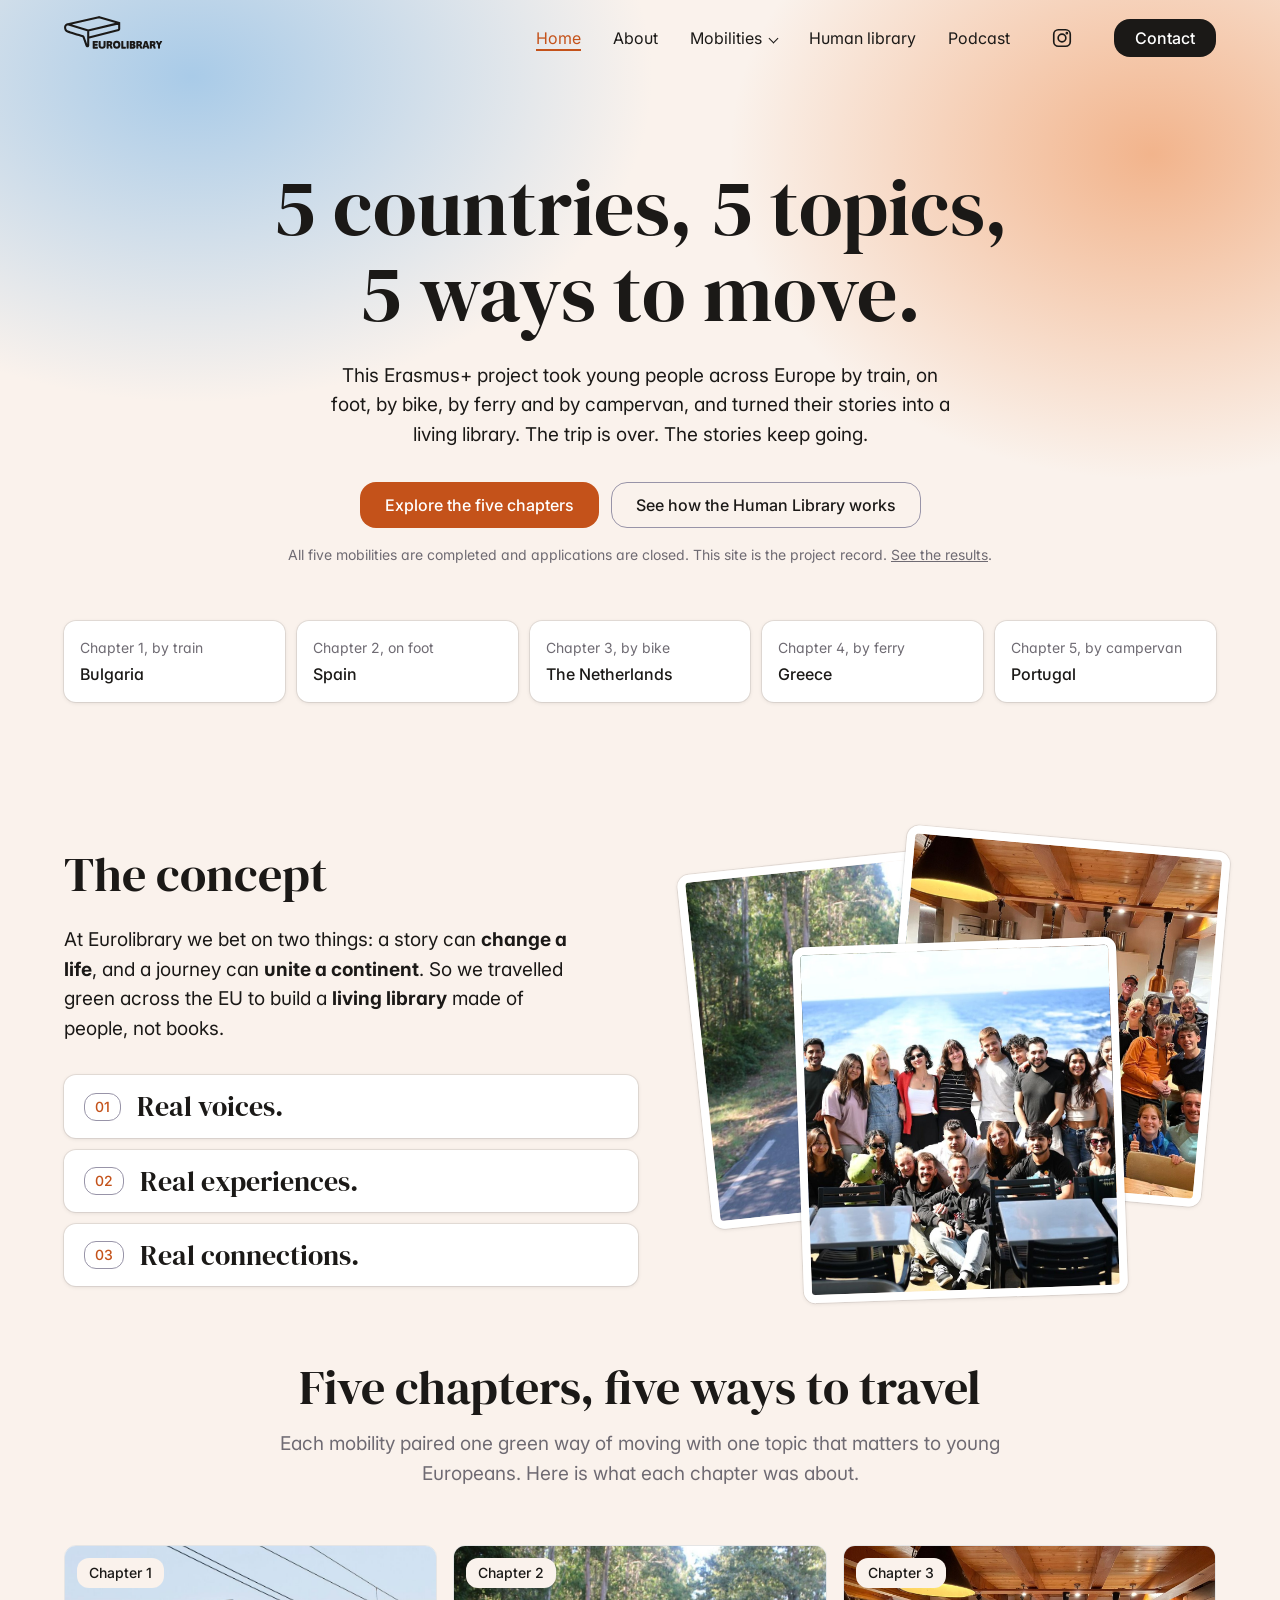
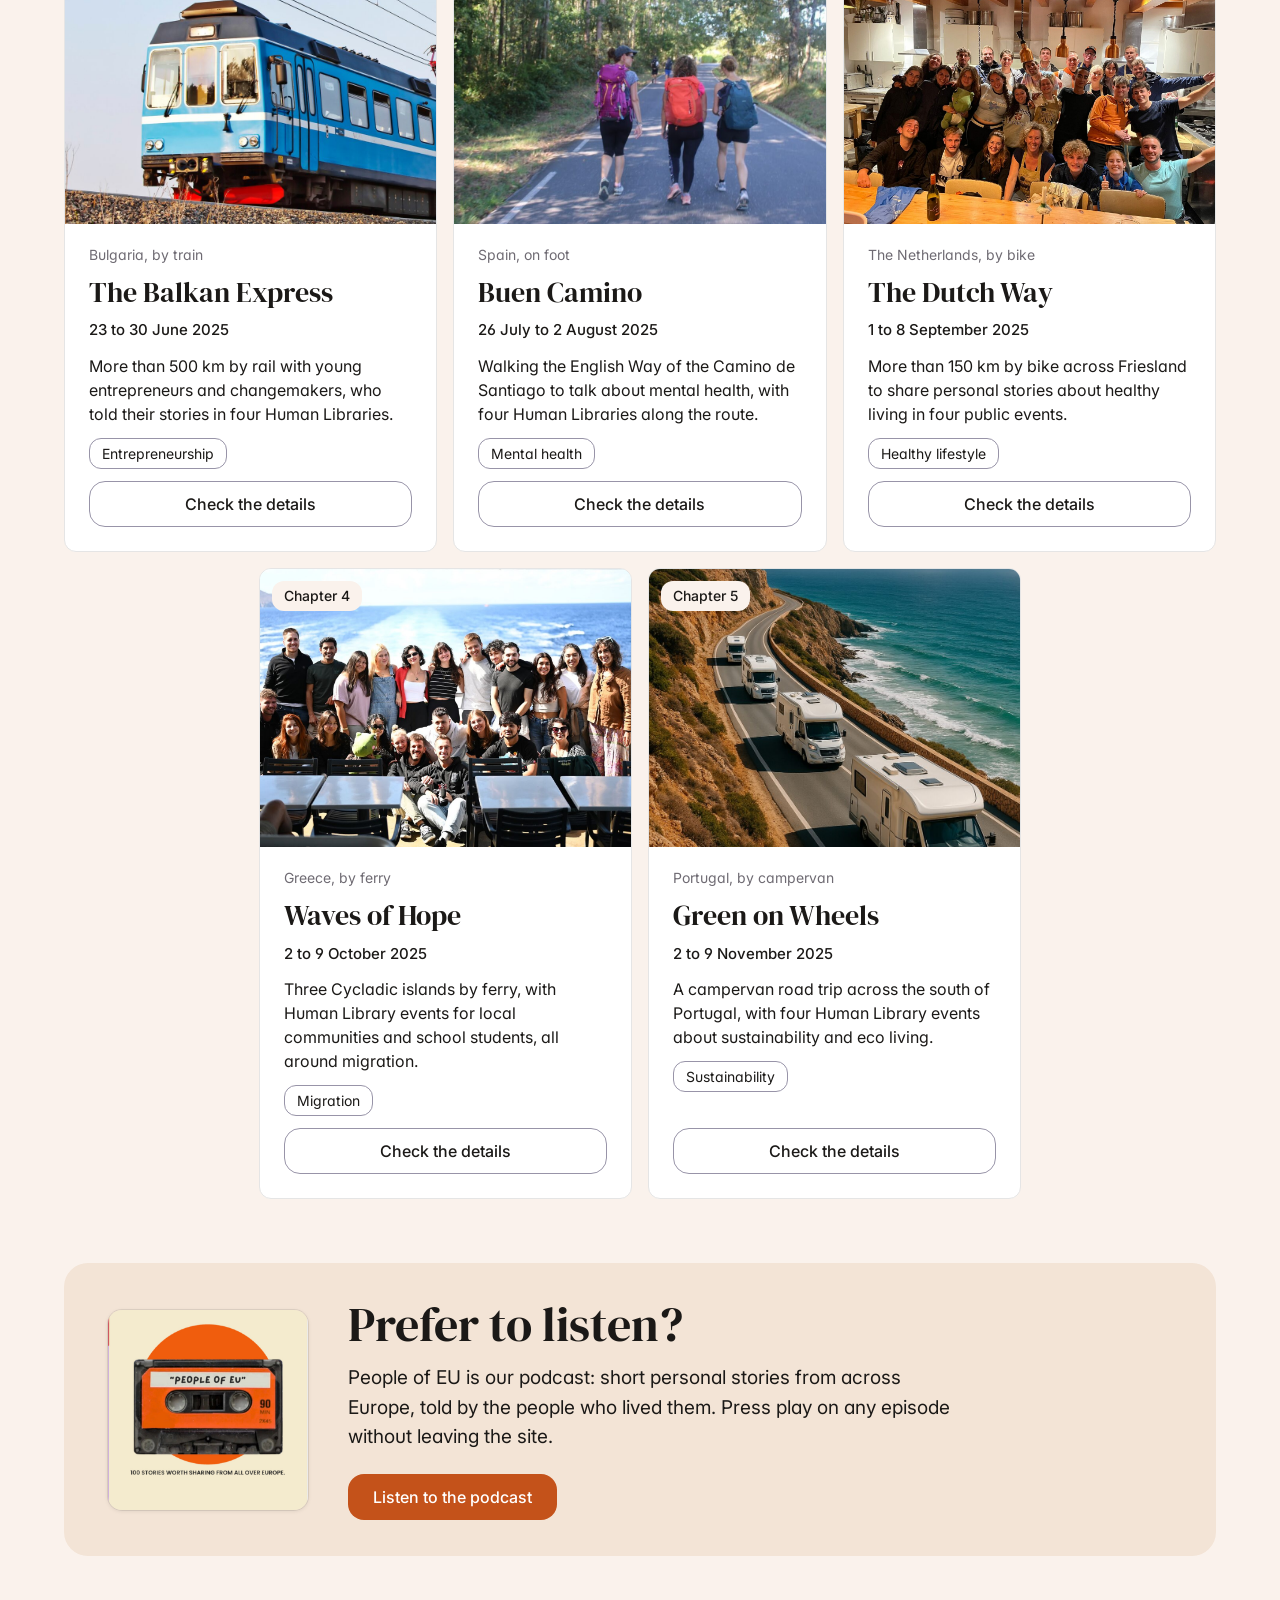
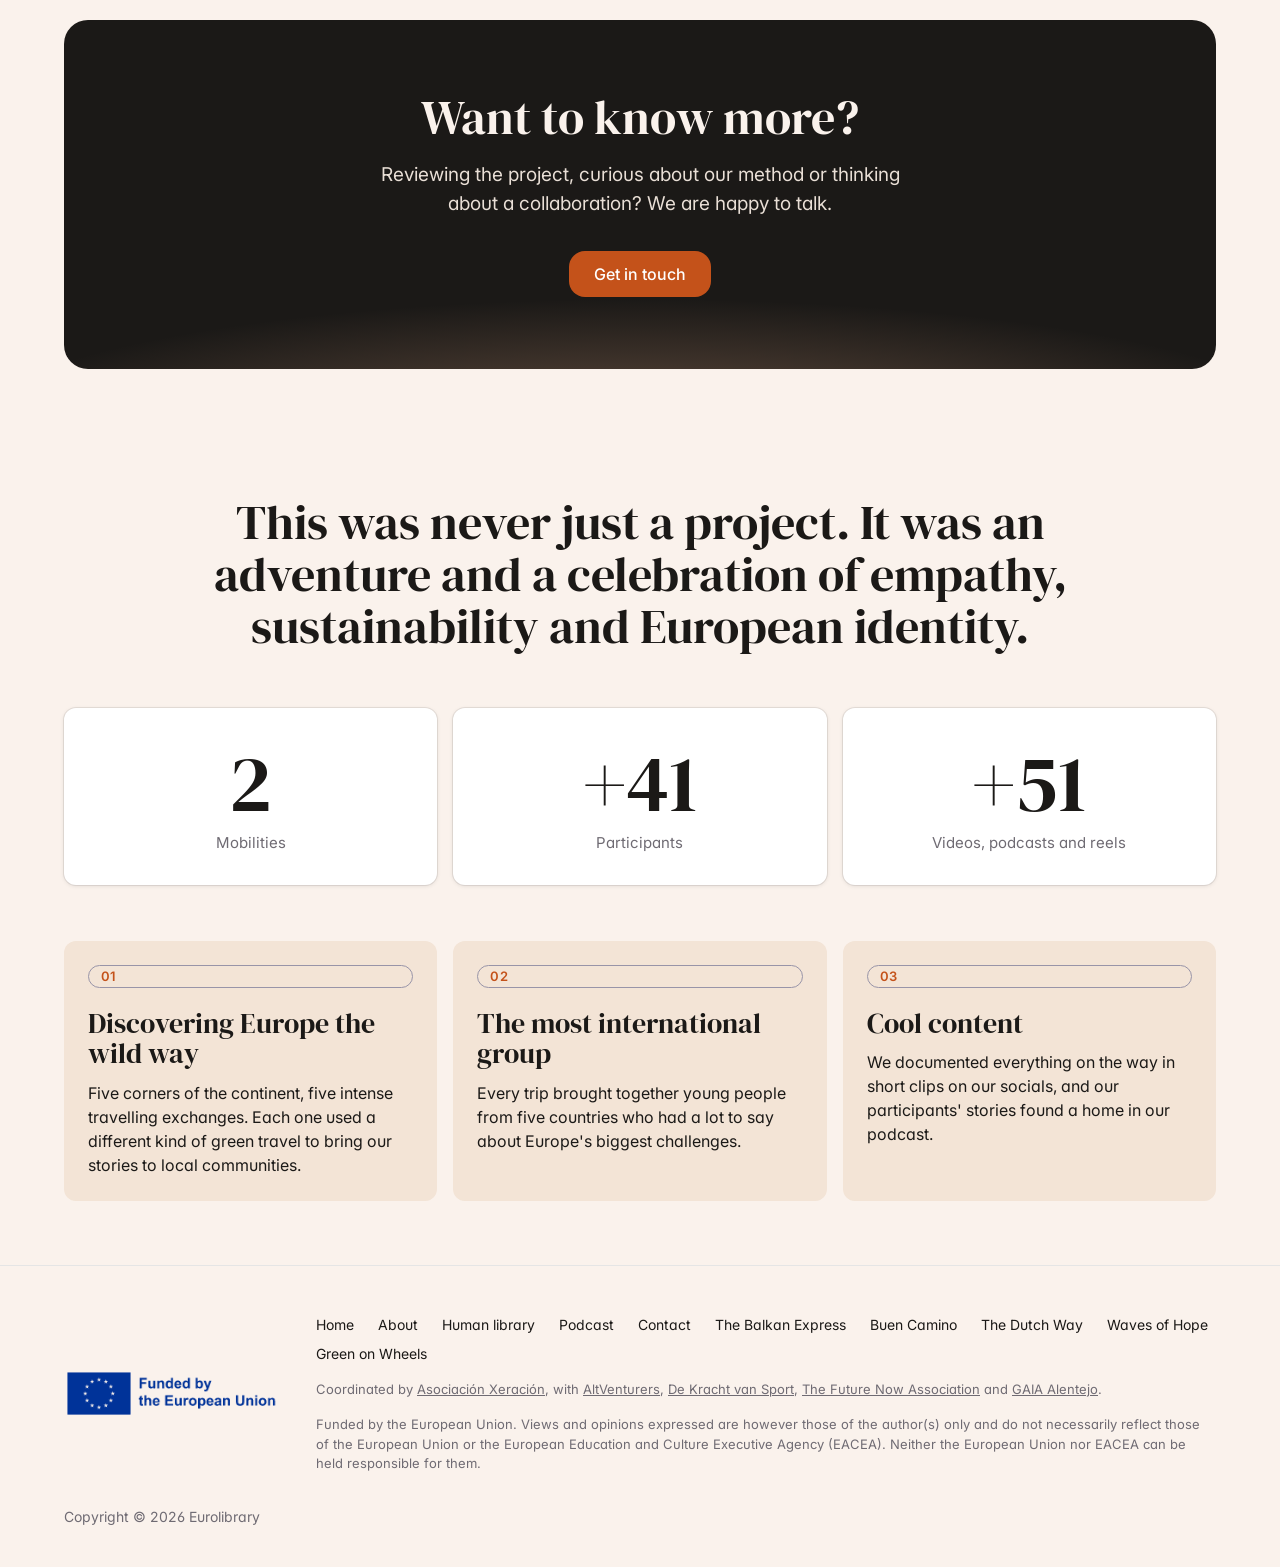
==== index.html @ 5d3af23a "Añade efectos visuales ligeros: aparición al hacer scroll, entrada de cabecera y microinteracciones " ====
<!doctype html>
<html lang="en">
<head>
<meta charset="utf-8">
<script>document.documentElement.classList.add('js')</script>
<meta name="viewport" content="width=device-width, initial-scale=1">
<title>Eurolibrary home</title>
<meta name="description" content="An Erasmus+ project that took young people across five countries to build a living library made of people.">
<link rel="canonical" href="https://eurolibrary.eu/">
<meta property="og:type" content="website">
<meta property="og:site_name" content="Eurolibrary">
<meta property="og:title" content="Eurolibrary home">
<meta property="og:description" content="An Erasmus+ project that took young people across five countries to build a living library made of people.">
<meta property="og:url" content="https://eurolibrary.eu/">
<meta property="og:image" content="https://eurolibrary.eu/assets/social/home.jpg">
<meta property="og:image:width" content="1200">
<meta property="og:image:height" content="630">
<meta name="twitter:card" content="summary_large_image">
<meta name="twitter:title" content="Eurolibrary home">
<meta name="twitter:description" content="An Erasmus+ project that took young people across five countries to build a living library made of people.">
<meta name="twitter:image" content="https://eurolibrary.eu/assets/social/home.jpg">
<link rel="icon" href="assets/favicon.svg" type="image/svg+xml">
<link rel="icon" href="assets/favicon-32.png" type="image/png" sizes="32x32">
<link rel="apple-touch-icon" href="assets/apple-touch-icon.png">
<link rel="preconnect" href="https://fonts.googleapis.com">
<link rel="preconnect" href="https://fonts.gstatic.com" crossorigin>
<link href="https://fonts.googleapis.com/css2?family=DM+Serif+Display&family=Inter:wght@400;500;600&display=swap" rel="stylesheet">
<link rel="stylesheet" href="css/site.css">
</head>
<body>
<div class="sp" aria-hidden="true"></div>

<header class="nav" id="nav">
  <div class="wrap">
    <a href="/" aria-label="Eurolibrary home"><img src="assets/logo-ink.svg" alt="Eurolibrary"></a>
    <button class="menu-toggle" aria-expanded="false" aria-controls="menu">Menu</button>
    <ul id="menu">
      <li><a href="/" aria-current="page">Home</a></li>
      <li><a href="/about">About</a></li>
      <li class="dd">
        <a href="/#destinations">Mobilities</a>
        <div class="dd-menu">
          <a href="/bulgaria">Balkan Express, Bulgaria</a>
          <a href="/spain">Buen Camino, Spain</a>
          <a href="/netherlands">The Dutch Way, Netherlands</a>
          <a href="/greece">Waves of Hope, Greece</a>
          <a href="/portugal">Green on Wheels, Portugal</a>
        </div>
      </li>
      <li><a href="/human-library">Human library</a></li>
      <li><a href="/podcast">Podcast</a></li>
      <li><a class="icon-link" href="https://www.instagram.com/eurolibrary" target="_blank" rel="noopener" aria-label="Eurolibrary on Instagram"><svg viewBox="0 0 24 24" width="22" height="22" fill="none" stroke="currentColor" stroke-width="1.8" stroke-linecap="round" stroke-linejoin="round" aria-hidden="true"><rect x="3" y="3" width="18" height="18" rx="5"/><circle cx="12" cy="12" r="4.2"/><circle cx="17.3" cy="6.7" r="0.6" fill="currentColor"/></svg><span class="icon-label">Instagram</span></a></li>
      <li><a class="btn btn-dark" href="/contact">Contact</a></li>
    </ul>
  </div>
</header>

<main>
  <div class="hero">
    <div class="wrap">
      <h1 class="display h1">5 countries, 5 topics,<br>5 ways to move.</h1>
      <p class="lead">This Erasmus+ project took young people across Europe by train, on foot, by bike, by ferry and by campervan, and turned their stories into a living library. The trip is over. The stories keep going.</p>
      <div class="cta">
        <a class="btn btn-primary" href="#destinations">Explore the five chapters</a>
        <a class="btn btn-ghost" href="/human-library">See how the Human Library works</a>
      </div>
      <p class="note">All five mobilities are completed and applications are closed. This site is the project record. <a href="/about#results" style="text-decoration:underline">See the results</a>.</p>

      <div class="ticket-row" aria-label="The five chapters at a glance">
        <a class="ticket" href="/bulgaria"><small>Chapter 1, by train</small><strong>Bulgaria</strong></a>
        <a class="ticket" href="/spain"><small>Chapter 2, on foot</small><strong>Spain</strong></a>
        <a class="ticket" href="/netherlands"><small>Chapter 3, by bike</small><strong>The Netherlands</strong></a>
        <a class="ticket" href="/greece"><small>Chapter 4, by ferry</small><strong>Greece</strong></a>
        <a class="ticket" href="/portugal"><small>Chapter 5, by campervan</small><strong>Portugal</strong></a>
      </div>
    </div>
  </div>

  <section>
    <div class="wrap concept">
      <div>
        <h2 class="display h2">The concept</h2>
        <p class="lead">At Eurolibrary we bet on two things: a story can <strong>change a life</strong>, and a journey can <strong>unite a continent</strong>. So we travelled green across the EU to build a <strong>living library</strong> made of people, not books.</p>
        <ul class="voices">
          <li><span>01</span>Real voices.</li>
          <li><span>02</span>Real experiences.</li>
          <li><span>03</span>Real connections.</li>
        </ul>
      </div>
      <div class="stack" aria-hidden="true">
        <img src="assets/photos/spain-hero.jpg" alt="">
        <img src="assets/photos/netherlands-hero.jpg" alt="">
        <img src="assets/photos/greece-hero.jpg" alt="">
      </div>
    </div>
  </section>

  <section id="destinations" style="padding-top:0">
    <div class="wrap">
      <div class="section-head">
        <h2 class="display h2">Five chapters, five ways to travel</h2>
        <p class="lead muted">Each mobility paired one green way of moving with one topic that matters to young Europeans. Here is what each chapter was about.</p>
      </div>
      <div class="cards">
        <article class="card">
          <figure><img src="assets/photos/bulgaria-hero.jpg" alt="A blue regional train on the tracks" width="1000" height="838"><span class="no">Chapter 1</span></figure>
          <div class="body">
            <span class="country">Bulgaria, by train</span>
            <h3 class="display h3">The Balkan Express</h3>
            <span class="dates">23 to 30 June 2025</span>
            <p>More than 500 km by rail with young entrepreneurs and changemakers, who told their stories in four Human Libraries.</p>
            <span class="tag">Entrepreneurship</span>
            <a class="btn btn-ghost card-btn" href="/bulgaria">Check the details</a>
          </div>
        </article>
        <article class="card">
          <figure><img src="assets/photos/spain-hero.jpg" alt="Three walkers with backpacks on a country road in Galicia" width="1000" height="838"><span class="no">Chapter 2</span></figure>
          <div class="body">
            <span class="country">Spain, on foot</span>
            <h3 class="display h3">Buen Camino</h3>
            <span class="dates">26 July to 2 August 2025</span>
            <p>Walking the English Way of the Camino de Santiago to talk about mental health, with four Human Libraries along the route.</p>
            <span class="tag">Mental health</span>
            <a class="btn btn-ghost card-btn" href="/spain">Check the details</a>
          </div>
        </article>
        <article class="card">
          <figure><img src="assets/photos/netherlands-hero.jpg" alt="The whole group gathered around a table, smiling at the camera" width="1000" height="838"><span class="no">Chapter 3</span></figure>
          <div class="body">
            <span class="country">The Netherlands, by bike</span>
            <h3 class="display h3">The Dutch Way</h3>
            <span class="dates">1 to 8 September 2025</span>
            <p>More than 150 km by bike across Friesland to share personal stories about healthy living in four public events.</p>
            <span class="tag">Healthy lifestyle</span>
            <a class="btn btn-ghost card-btn" href="/netherlands">Check the details</a>
          </div>
        </article>
        <article class="card">
          <figure><img src="assets/photos/greece-hero.jpg" alt="The whole group gathered on the ferry deck with the sea behind them" width="1000" height="838"><span class="no">Chapter 4</span></figure>
          <div class="body">
            <span class="country">Greece, by ferry</span>
            <h3 class="display h3">Waves of Hope</h3>
            <span class="dates">2 to 9 October 2025</span>
            <p>Three Cycladic islands by ferry, with Human Library events for local communities and school students, all around migration.</p>
            <span class="tag">Migration</span>
            <a class="btn btn-ghost card-btn" href="/greece">Check the details</a>
          </div>
        </article>
        <article class="card">
          <figure><img src="assets/photos/portugal-hero.jpg" alt="Campervans driving along the coast of southern Portugal" width="1000" height="838"><span class="no">Chapter 5</span></figure>
          <div class="body">
            <span class="country">Portugal, by campervan</span>
            <h3 class="display h3">Green on Wheels</h3>
            <span class="dates">2 to 9 November 2025</span>
            <p>A campervan road trip across the south of Portugal, with four Human Library events about sustainability and eco living.</p>
            <span class="tag">Sustainability</span>
            <a class="btn btn-ghost card-btn" href="/portugal">Check the details</a>
          </div>
        </article>
      </div>
    </div>
  </section>

  <section style="padding-top:0">
    <div class="wrap">
      <div class="pod-teaser">
        <img src="assets/podcast/show.jpg" alt="People of EU podcast cover" width="200" height="200" loading="lazy">
        <div>
          <h2 class="display h2">Prefer to listen?</h2>
          <p class="lead">People of EU is our podcast: short personal stories from across Europe, told by the people who lived them. Press play on any episode without leaving the site.</p>
          <a class="btn btn-primary" href="/podcast">Listen to the podcast</a>
        </div>
      </div>
    </div>
  </section>

  <section style="padding-top:0">
    <div class="wrap">
      <div class="join">
        <h2 class="display h2">Want to know more?</h2>
        <p class="lead">Reviewing the project, curious about our method or thinking about a collaboration? We are happy to talk.</p>
        <a class="btn btn-primary" href="/contact">Get in touch</a>
      </div>
    </div>
  </section>

  <section class="leitmotiv">
    <div class="wrap">
      <h2 class="display h2">This was never just a project. It was an adventure and a celebration of empathy, sustainability and European identity.</h2>

      <div class="counters">
        <div class="counter"><b data-to="5" data-prefix="" data-suffix="">5</b><span>Mobilities</span></div>
        <div class="counter"><b data-to="120" data-prefix="+" data-suffix="">+120</b><span>Participants</span></div>
        <div class="counter"><b data-to="150" data-prefix="+" data-suffix="">+150</b><span>Videos, podcasts and reels</span></div>
      </div>

      <div class="pillars">
        <div class="pillar">
          <i>01</i>
          <h3 class="display h3">Discovering Europe the wild way</h3>
          <p>Five corners of the continent, five intense travelling exchanges. Each one used a different kind of green travel to bring our stories to local communities.</p>
        </div>
        <div class="pillar">
          <i>02</i>
          <h3 class="display h3">The most international group</h3>
          <p>Every trip brought together young people from five countries who had a lot to say about Europe's biggest challenges.</p>
        </div>
        <div class="pillar">
          <i>03</i>
          <h3 class="display h3">Cool content</h3>
          <p>We documented everything on the way in short clips on our socials, and our participants' stories found a home in our podcast.</p>
        </div>
      </div>
    </div>
  </section>
</main>

<footer>
  <div class="wrap">
    <img class="eu" src="assets/eu-funded-blue.png" alt="Funded by the European Union">
    <div class="meta">
      <ul class="links"><li><a href="/">Home</a></li><li><a href="/about">About</a></li><li><a href="/human-library">Human library</a></li><li><a href="/podcast">Podcast</a></li><li><a href="/contact">Contact</a></li><li><a href="/bulgaria">The Balkan Express</a></li><li><a href="/spain">Buen Camino</a></li><li><a href="/netherlands">The Dutch Way</a></li><li><a href="/greece">Waves of Hope</a></li><li><a href="/portugal">Green on Wheels</a></li></ul>
      <p class="partners-line">Coordinated by <a href="https://xeracion.org">Asociación Xeración</a>, with <a href="https://altventurers.com/">AltVenturers</a>, <a href="https://www.dekrachtvansport.nl/">De Kracht van Sport</a>, <a href="https://tfn-bg.com/">The Future Now Association</a> and <a href="https://gaiaalentejo.wordpress.com/english/">GAIA Alentejo</a>.</p>
      <p>Funded by the European Union. Views and opinions expressed are however those of the author(s) only and do not necessarily reflect those of the European Union or the European Education and Culture Executive Agency (EACEA). Neither the European Union nor EACEA can be held responsible for them.</p>
    </div>
    <p class="copy">Copyright © 2026 Eurolibrary</p>
  </div>
</footer>

<script>
  var nav=document.getElementById('nav'),t=nav.querySelector('.menu-toggle');
  t.addEventListener('click',function(){var o=nav.classList.toggle('open');t.setAttribute('aria-expanded',o)});
  if(!matchMedia('(prefers-reduced-motion: reduce)').matches&&'IntersectionObserver' in window){
    var io=new IntersectionObserver(function(es){es.forEach(function(e){
      if(!e.isIntersecting)return;io.unobserve(e.target);
      var el=e.target,to=+el.dataset.to,p=el.dataset.prefix||'',x=el.dataset.suffix||'',s=performance.now();
      (function f(n){var k=Math.min((n-s)/1500,1);el.textContent=p+Math.round(to*k).toLocaleString('en-GB')+x;if(k<1)requestAnimationFrame(f)})(s);
    })},{threshold:.6});
    document.querySelectorAll('[data-to]').forEach(function(el){io.observe(el)});
  }
  var form=document.getElementById('contact-form');
  if(form){
    form.addEventListener('submit',function(ev){
      ev.preventDefault();
      var n=document.getElementById('f-name').value.trim(),m=document.getElementById('f-email').value.trim(),b=document.getElementById('f-msg').value.trim();
      var body=encodeURIComponent(b+'\n\n'+n+(m?' ('+m+')':''));
      var note=document.getElementById('form-status');
      note.textContent='Your email app should open with the message ready. If it does not, write to info@xeracion.org.';
      window.location.href='mailto:info@xeracion.org?subject='+encodeURIComponent('Message from the Eurolibrary website')+'&body='+body;
    });
    var cp=document.getElementById('copy-email');
    if(cp){cp.addEventListener('click',function(){
      var done=function(){cp.textContent='Copied'};
      if(navigator.clipboard&&navigator.clipboard.writeText){navigator.clipboard.writeText('info@xeracion.org').then(done,function(){});}
    })}
  }
  (function(){
    var car=document.querySelector('[data-carousel]');
    if(!car)return;
    var track=car.querySelector('.carousel-track'),prev=car.querySelector('.prev'),next=car.querySelector('.next');
    function upd(){prev.disabled=track.scrollLeft<=2;next.disabled=track.scrollLeft+track.clientWidth>=track.scrollWidth-2}
    function step(d){track.scrollBy({left:d*Math.max(track.clientWidth*0.8,260),behavior:'smooth'})}
    prev.addEventListener('click',function(){step(-1)});
    next.addEventListener('click',function(){step(1)});
    track.addEventListener('scroll',upd,{passive:true});
    window.addEventListener('resize',upd);
    track.addEventListener('keydown',function(e){if(e.key==='ArrowRight'){e.preventDefault();step(1)}if(e.key==='ArrowLeft'){e.preventDefault();step(-1)}});
    upd();
    var lb=document.getElementById('lightbox'),btns=[].slice.call(car.querySelectorAll('[data-lightbox]'));
    var img=lb.querySelector('.lb-fig img'),cap=lb.querySelector('figcaption'),cur=0,opener=null;
    var ctrls=[lb.querySelector('.lb-close'),lb.querySelector('.lb-prev'),lb.querySelector('.lb-next')];
    function show(i){
      cur=(i+btns.length)%btns.length;
      var im=btns[cur].querySelector('img');
      img.src=im.currentSrc||im.src;img.alt=im.alt;
      cap.textContent=(cur+1)+' / '+btns.length;
    }
    function open(i){opener=btns[i];show(i);lb.hidden=false;document.body.style.overflow='hidden';ctrls[0].focus()}
    function close(){lb.hidden=true;document.body.style.overflow='';if(opener)opener.focus()}
    btns.forEach(function(b,i){b.addEventListener('click',function(){open(i)})});
    ctrls[0].addEventListener('click',close);
    ctrls[1].addEventListener('click',function(){show(cur-1)});
    ctrls[2].addEventListener('click',function(){show(cur+1)});
    lb.addEventListener('click',function(e){if(e.target===lb||e.target.classList.contains('lb-fig'))close()});
    document.addEventListener('keydown',function(e){
      if(lb.hidden)return;
      if(e.key==='Escape')close();
      else if(e.key==='ArrowLeft')show(cur-1);
      else if(e.key==='ArrowRight')show(cur+1);
      else if(e.key==='Tab'){
        var i=ctrls.indexOf(document.activeElement);
        e.preventDefault();
        ctrls[(i+(e.shiftKey?-1:1)+ctrls.length)%ctrls.length].focus();
      }
    });
    var x0=null;
    lb.addEventListener('touchstart',function(e){x0=e.touches[0].clientX},{passive:true});
    lb.addEventListener('touchend',function(e){
      if(x0===null)return;
      var dx=e.changedTouches[0].clientX-x0;x0=null;
      if(Math.abs(dx)>50)show(cur+(dx<0?1:-1));
    });
  })();
</script>
<script>
(function(){
  var calm=matchMedia('(prefers-reduced-motion: reduce)').matches;
  /* barra de progreso de lectura */
  var sp=document.querySelector('.sp');
  if(sp&&!calm){
    var tick=false;
    function prog(){var h=document.documentElement.scrollHeight-innerHeight;sp.style.setProperty('--p',h>0?Math.min(1,scrollY/h):0);tick=false}
    addEventListener('scroll',function(){if(!tick){tick=true;requestAnimationFrame(prog)}},{passive:true});prog();
  }
  if(calm||!('IntersectionObserver' in window))return;
  /* aparición al hacer scroll */
  var sel='.section-head,.card,.ticket,.pillar,.fact,.stop,.counter,.polaroid,.join,.ep,.hb-card,.photo-row figure,.carousel,.rule,.role,.zone,.cl-group,.faq,.pod-player,.pager>*,.grid-3>*,.quotes blockquote,.voices>*,.two-col>*,.timeline-years li,.pod-tools,.builder,.stepper,.timer';
  var els=[].slice.call(document.querySelectorAll('main '+sel.split(',').join(',main '))).filter(function(el){
    return !el.closest('.hero,.page-hero')&&!el.closest('.rv');
  });
  var io=new IntersectionObserver(function(es){es.forEach(function(e){
    if(e.isIntersecting){e.target.classList.add('in');io.unobserve(e.target)}
  })},{threshold:.12,rootMargin:'0px 0px -6% 0px'});
  els.forEach(function(el){
    var sib=[].slice.call(el.parentNode.children).filter(function(c){return els.indexOf(c)>-1});
    el.style.setProperty('--d',Math.min(sib.indexOf(el),5)*80+'ms');
    el.classList.add('rv');io.observe(el);
  });
  /* las imágenes con carga diferida aparecen con un fundido */
  [].slice.call(document.querySelectorAll('main img[loading="lazy"]')).forEach(function(im){
    if(im.complete&&im.naturalWidth)return;
    im.classList.add('fd');
    var ok=function(){im.classList.add('ld')};
    im.addEventListener('load',ok);im.addEventListener('error',ok);
  });
})();
</script>
</body>
</html>
---- css/site.css ----
:root{
  --cream:#faf2ec;
  --cream-deep:#f3e4d6;
  --ink:#1b1917;
  --white:#ffffff;
  --mist:#e5e5e5;
  --ash:#6f6b73;
  --lavender:#9894a8;
  --orange:#c4521a;
  --orange-soft:#f2b48c;
  --sky:#a9cbe8;
  --sky-deep:#3f78a8;

  --font-display:'DM Serif Display','Nineties',Georgia,serif;
  --font-body:'Inter',ui-sans-serif,system-ui,-apple-system,"Segoe UI",Roboto,sans-serif;

  --radius-card:12px;
  --radius-btn:16px;
  --shadow:rgba(0,0,0,.08) 0 0 0 1px, rgba(0,0,0,.1) 0 1px 4px 0;
  --gap:64px;
  --max:1200px;
}
*{box-sizing:border-box;margin:0}
html{scroll-behavior:smooth}
body{
  background:var(--cream);color:var(--ink);
  font:400 16px/1.5 var(--font-body);
  font-feature-settings:"cv02","cv03","cv04","cv06","cv11";
  -webkit-font-smoothing:antialiased;
}
img{max-width:100%;display:block}
a{color:inherit}
.wrap{max-width:var(--max);margin:0 auto;padding:0 24px}
.display,.h1,.h2,.h3{font-family:var(--font-display);font-weight:400;line-height:1.08;letter-spacing:0}
.h1{font-size:clamp(44px,8vw,80px)}
.h2{font-size:clamp(34px,5vw,48px)}
.h3{font-size:28px}
.eyebrow{
  font-weight:500;font-size:14px;color:var(--orange);
  display:inline-flex;align-items:center;gap:8px;
}
.eyebrow::before{content:"";width:8px;height:8px;border-radius:50%;background:currentColor}
.lead{font-size:19px;line-height:1.56}
.muted{color:var(--ash)}

/* buttons */
.btn{
  display:inline-flex;align-items:center;gap:8px;
  font:500 16px/1 var(--font-body);
  padding:14px 24px;border-radius:var(--radius-btn);
  text-decoration:none;border:1px solid transparent;cursor:pointer;
  transition:background .15s,transform .15s;
}
.btn-primary{background:var(--orange);color:#fff}
.btn-primary:hover{background:#a9440f}
.btn-dark{background:var(--ink);color:#fff}
.btn-dark:hover{background:#000}
.btn-ghost{border-color:var(--lavender);color:var(--ink);background:transparent}
.btn-ghost:hover{background:rgba(255,255,255,.6)}
.btn:focus-visible,a:focus-visible{outline:2px solid var(--orange);outline-offset:3px}

/* nav */
.nav{position:relative;z-index:10}
.nav .wrap{display:flex;align-items:center;justify-content:space-between;padding-top:16px;padding-bottom:16px}
.nav img{height:44px;width:auto}
.nav ul{list-style:none;padding:0;display:flex;align-items:center;gap:32px}
.nav a{text-decoration:none}
.nav ul a:not(.btn):hover{color:var(--orange)}
.dd{position:relative}
.dd>a::after{content:"";display:inline-block;margin-left:8px;width:6px;height:6px;border-right:1.5px solid currentColor;border-bottom:1.5px solid currentColor;transform:translateY(-2px) rotate(45deg)}
.dd-menu{
  position:absolute;top:100%;left:-16px;min-width:270px;padding:8px;
  background:var(--white);border-radius:var(--radius-card);box-shadow:var(--shadow);
  display:none;flex-direction:column;gap:0;
}
.dd:hover .dd-menu,.dd:focus-within .dd-menu{display:flex}
.dd-menu a{padding:10px 12px;border-radius:8px;font-size:15px}
.dd-menu a:hover{background:var(--cream)}
.nav .btn{padding:10px 20px}
.menu-toggle{display:none}

/* hero */
.hero{
  position:relative;overflow:hidden;text-align:center;
  background:
    radial-gradient(60% 70% at 15% 10%, var(--sky) 0%, transparent 60%),
    radial-gradient(55% 70% at 90% 20%, var(--orange-soft) 0%, transparent 60%),
    var(--cream);
  margin-top:-77px;padding:77px 0 0;
}
.hero .wrap{padding-top:88px;padding-bottom:72px;position:relative}
.hero .eyebrow{margin-bottom:24px}
.hero p.lead{max-width:640px;margin:24px auto 0}
.hero .cta{margin-top:32px;display:flex;gap:12px;justify-content:center;flex-wrap:wrap}
.hero .note{margin-top:16px;font-size:14px;color:var(--ash)}
.ticket-row{
  margin-top:56px;display:grid;grid-template-columns:repeat(5,1fr);gap:12px;text-align:left;
}
.ticket{
  background:var(--white);border-radius:var(--radius-card);box-shadow:var(--shadow);
  padding:16px;text-decoration:none;display:block;transition:transform .2s;
}
.ticket:hover{transform:translateY(-3px)}
.ticket small{display:block;font-size:14px;color:var(--ash)}
.ticket strong{display:block;font-weight:500;margin-top:4px}

/* sections */
section{padding:var(--gap) 0}
.concept{display:grid;grid-template-columns:1.1fr 1fr;gap:56px;align-items:center}
.concept .h2{margin:16px 0 24px}
.concept p{max-width:520px}
.voices{list-style:none;padding:0;margin-top:32px;display:grid;gap:12px}
.voices li{
  display:flex;align-items:center;gap:16px;
  background:var(--white);border-radius:var(--radius-card);box-shadow:var(--shadow);
  padding:16px 20px;font-family:var(--font-display);font-size:28px;line-height:1.08;
}
.voices span{
  font:500 14px/1 var(--font-body);color:var(--orange);
  border:1px solid var(--lavender);border-radius:12px;padding:6px 10px;
}
.stack{position:relative;height:460px}
.stack img{
  position:absolute;width:62%;aspect-ratio:1/1.1;object-fit:cover;
  border:8px solid var(--white);border-radius:12px;box-shadow:var(--shadow);
}
.stack img:nth-child(1){left:0;top:20px;transform:rotate(-6deg)}
.stack img:nth-child(2){right:0;top:0;transform:rotate(5deg)}
.stack img:nth-child(3){left:20%;bottom:0;transform:rotate(-2deg)}

.section-head{text-align:center;max-width:720px;margin:0 auto 56px}
.section-head .h2{margin:16px 0 16px}

.cards{display:grid;grid-template-columns:repeat(6,1fr);gap:16px}
.card{
  grid-column:span 2;background:var(--white);border:1px solid var(--mist);border-radius:var(--radius-card);
  overflow:hidden;display:flex;flex-direction:column;transition:transform .2s,box-shadow .2s;
}
.card:nth-child(4){grid-column:2 / span 2}
.card:nth-child(5){grid-column:4 / span 2}
.card:hover{transform:translateY(-4px);box-shadow:var(--shadow)}
.card figure{aspect-ratio:4/3;overflow:hidden;position:relative}
.card figure img{width:100%;height:100%;object-fit:cover}
.card .no{
  position:absolute;left:12px;top:12px;background:var(--cream);border-radius:12px;
  font:500 14px/1 var(--font-body);padding:8px 12px;
}
.card .body{padding:20px 24px 24px;display:flex;flex-direction:column;gap:12px;flex:1}
.card .country{font-size:14px;color:var(--ash)}
.card .dates{font-weight:500;font-size:15px}
.tag{
  align-self:flex-start;border:1px solid var(--lavender);border-radius:12px;
  padding:4px 12px;font-size:14px;
}
.card .status{
  margin-top:auto;padding-top:16px;border-top:1px solid var(--mist);
  display:flex;justify-content:space-between;align-items:center;font-size:14px;color:var(--ash);
}
.card .status a{color:var(--ink);font-weight:500;text-decoration:none}
.card .status a:hover{color:var(--orange)}

.join{
  background:var(--ink);color:var(--cream);border-radius:24px;
  padding:72px 24px;text-align:center;position:relative;overflow:hidden;
}
.join::before{
  content:"";position:absolute;inset:auto -10% -60% -10%;height:80%;
  background:radial-gradient(closest-side,rgba(242,180,140,.35),transparent);
}
.join .eyebrow{color:var(--orange-soft)}
.join .h2{margin:16px auto 16px;max-width:760px}
.join p{max-width:560px;margin:0 auto 32px;color:#e9dfd6;position:relative}
.join .btn{position:relative}

.leitmotiv{text-align:center}
.leitmotiv .h2{max-width:860px;margin:16px auto 0}
.counters{
  display:grid;grid-template-columns:repeat(3,1fr);gap:16px;margin:56px 0;
}
.counter{
  background:var(--white);border-radius:var(--radius-card);box-shadow:var(--shadow);padding:32px 16px;
}
.counter b{font:400 clamp(48px,7vw,80px)/1.08 var(--font-display);display:block}
.counter span{color:var(--ash)}
.pillars{display:grid;grid-template-columns:repeat(3,1fr);gap:16px;text-align:left}
.pillar{background:var(--cream-deep);border-radius:var(--radius-card);padding:24px}
.pillar i{font:400 14px/1 var(--font-body);font-style:normal;color:var(--orange);border:1px solid var(--lavender);border-radius:12px;padding:4px 12px;display:inline-block}
.pillar h3{margin:20px 0 12px}

footer{padding:48px 0 40px;border-top:1px solid var(--mist)}
footer .wrap{display:grid;grid-template-columns:auto 1fr;gap:32px;align-items:center}
footer img.eu{width:220px}
footer p{font-size:13px;line-height:1.5;color:var(--ash)}
footer .copy{grid-column:1 / -1;font-size:14px}

@media (max-width:960px){
  .concept{grid-template-columns:1fr}
  .stack{height:380px}
  .ticket-row{grid-template-columns:repeat(2,1fr)}
  .cards{grid-template-columns:1fr 1fr}
  .card,.card:nth-child(4),.card:nth-child(5){grid-column:auto}
  .pillars,.counters{grid-template-columns:1fr}
  .nav ul{
    display:none;position:absolute;top:100%;left:16px;right:16px;flex-direction:column;align-items:stretch;gap:4px;
    background:var(--white);border-radius:var(--radius-card);box-shadow:var(--shadow);padding:12px;
  }
  .nav.open ul{display:flex}
  .dd-menu{position:static;display:flex;box-shadow:none;padding:0 0 0 12px}
  .dd>a::after{display:none}
  .menu-toggle{display:inline-flex;background:none;border:1px solid var(--lavender);border-radius:12px;padding:8px 14px;font:500 14px var(--font-body);cursor:pointer}
  footer .wrap{grid-template-columns:1fr}
}
@media (max-width:560px){
  .cards{grid-template-columns:1fr}
  .wrap{padding:0 16px}
}
@media (prefers-reduced-motion:reduce){*{transition:none!important;scroll-behavior:auto!important}}

/* ---- shared page components ---- */
.nav a[aria-current="page"]:not(.btn){color:var(--orange)}
.page-hero{
  position:relative;overflow:hidden;
  background:
    radial-gradient(60% 80% at 8% 0%, var(--sky) 0%, transparent 60%),
    radial-gradient(50% 70% at 95% 10%, var(--orange-soft) 0%, transparent 60%),
    var(--cream);
  margin-top:-77px;padding:77px 0 0;
}
.page-hero .wrap{padding-top:72px;padding-bottom:72px}
.page-hero.split .wrap{display:grid;grid-template-columns:1.15fr 1fr;gap:56px;align-items:center}
.page-hero .h1{font-size:clamp(40px,6.4vw,72px);margin:20px 0 20px;text-wrap:balance}
.page-hero .tagline{font-family:var(--font-display);font-size:28px;line-height:1.15;margin-bottom:16px;text-wrap:balance}
.page-hero .lead{max-width:600px}
.page-hero .cta{margin-top:32px;display:flex;gap:12px;flex-wrap:wrap}
.status-pill{
  display:inline-flex;align-items:center;gap:8px;font:500 14px/1 var(--font-body);
  border:1px solid var(--lavender);border-radius:12px;padding:6px 12px;background:rgba(255,255,255,.6);
}
.status-pill::before{content:"";width:8px;height:8px;border-radius:50%;background:var(--sky-deep)}
.polaroid{
  border:8px solid var(--white);border-radius:12px;box-shadow:var(--shadow);background:var(--white);
  transform:rotate(2deg);overflow:hidden;
}
.polaroid img{width:100%;aspect-ratio:4/3.4;object-fit:cover}
.polaroid.alt{transform:rotate(-2deg)}

.facts{display:grid;grid-template-columns:repeat(4,1fr);gap:12px;margin-top:-36px;position:relative;z-index:2}
.fact{background:var(--white);border-radius:var(--radius-card);box-shadow:var(--shadow);padding:20px}
.fact small{display:block;color:var(--ash);font-size:14px}
.fact strong{display:block;font-weight:500;margin-top:4px;font-size:17px;line-height:1.35}

.two-col{display:grid;grid-template-columns:1fr 1fr;gap:56px;align-items:start}
.two-col>*{min-width:0}
.two-col .h2{margin:16px 0 20px}
.two-col p+p{margin-top:16px}
.checklist{list-style:none;padding:0;display:grid;gap:12px;margin-top:20px}
.checklist li{
  display:flex;gap:14px;align-items:flex-start;background:var(--white);border:1px solid var(--mist);
  border-radius:var(--radius-card);padding:14px 16px;
}
.checklist li::before{
  content:"\2713";flex:none;width:22px;height:22px;border-radius:50%;margin-top:1px;background:var(--orange);color:#fff;
  display:grid;place-items:center;font-size:13px;font-weight:600;
}

.timeline{list-style:none;padding:0;position:relative;display:grid;gap:20px;margin-top:8px}
.timeline::before{content:"";position:absolute;left:11px;top:8px;bottom:8px;width:2px;background:var(--lavender);opacity:.5}
.stop{display:grid;grid-template-columns:24px 1fr;gap:20px;position:relative}
.stop::before{
  content:"";width:24px;height:24px;border-radius:50%;background:var(--cream);border:3px solid var(--orange);margin-top:20px;z-index:1;
}
.stop-card{
  background:var(--white);border:1px solid var(--mist);border-radius:var(--radius-card);overflow:hidden;
  display:grid;grid-template-columns:1fr;min-width:0;
}
.stop-card.has-img{grid-template-columns:1fr 280px}
.stop-body{padding:20px 24px;display:flex;flex-direction:column;gap:8px}
.stop-body time{font-weight:500;font-size:14px;color:var(--orange)}
.stop-card img{width:100%;height:100%;min-height:160px;max-height:240px;object-fit:cover;object-position:50% 60%}

.pager{display:grid;grid-template-columns:1fr 1fr;gap:16px}
.pager a{
  background:var(--white);border:1px solid var(--mist);border-radius:var(--radius-card);padding:20px 24px;
  text-decoration:none;display:flex;flex-direction:column;gap:4px;transition:transform .2s,box-shadow .2s;
}
.pager a:hover{transform:translateY(-3px);box-shadow:var(--shadow)}
.pager small{color:var(--ash);font-size:14px}
.pager strong{font:400 28px/1.08 var(--font-display)}
.pager .next{text-align:right}

.timeline-years{list-style:none;padding:0;display:grid;grid-template-columns:repeat(4,1fr);gap:12px}
.timeline-years li{background:var(--white);border-radius:var(--radius-card);box-shadow:var(--shadow);padding:20px}
.timeline-years b{display:block;font:400 40px/1.08 var(--font-display);margin-bottom:8px}
.timeline-years span{color:var(--ash);font-size:15px}

.grid-4{display:grid;grid-template-columns:repeat(4,1fr);gap:16px}
.grid-4 .pillar h3{font-size:24px}
.counters.four{grid-template-columns:repeat(4,1fr)}
.grid-4.grid-5{grid-template-columns:repeat(5,1fr)}
.grid-5 .pillar h3{font-size:22px}
.photo-row{display:grid;grid-template-columns:repeat(2,1fr);gap:16px}
.photo-row figure{border-radius:var(--radius-card);overflow:hidden;box-shadow:var(--shadow);background:var(--white)}
.photo-row img{width:100%;height:100%;aspect-ratio:4/3;object-fit:cover}
.photo-row.portrait-first{grid-template-columns:.7fr 1.3fr}
.photo-row.portrait-first img{aspect-ratio:auto;min-height:320px}
.quote{
  font-family:var(--font-display);font-size:clamp(28px,4vw,40px);line-height:1.12;text-align:center;
  max-width:820px;margin:0 auto;text-wrap:balance;
}
.steps{display:grid;grid-template-columns:repeat(3,1fr);gap:16px}
.steps .pillar h3{font-size:24px;margin-top:16px}

form.contact{display:grid;gap:16px;background:var(--white);border:1px solid var(--mist);border-radius:var(--radius-card);padding:24px}
.field{display:grid;gap:6px}
.field label{font-weight:500;font-size:14px}
.field input,.field textarea{
  font:400 16px/1.5 var(--font-body);color:#222;background:var(--white);border:1px solid var(--mist);
  border-radius:12px;padding:12px 16px;width:100%;
}
.field input:focus,.field textarea:focus{outline:2px solid var(--orange);outline-offset:0;border-color:transparent}
.field textarea{min-height:140px;resize:vertical}
.form-note{font-size:14px;color:var(--ash)}
.email-line{display:flex;gap:8px;align-items:center;flex-wrap:wrap;margin-top:24px}
.email-line code{font:500 18px var(--font-body);background:var(--white);border:1px solid var(--mist);border-radius:12px;padding:10px 14px}
footer .links{display:flex;flex-wrap:wrap;gap:8px 24px;list-style:none;padding:0;font-size:14px}
footer .links a{text-decoration:none}
footer .links a:hover{color:var(--orange)}
footer .meta{display:grid;gap:16px}

@media (max-width:960px){
  .page-hero.split .wrap,.two-col{grid-template-columns:1fr}
  .facts,.grid-4,.grid-4.grid-5,.timeline-years,.counters.four{grid-template-columns:1fr 1fr}
  .steps{grid-template-columns:1fr}
  .stop-card.has-img{grid-template-columns:1fr}
  .stop-card img{height:200px}
}
@media (max-width:560px){
  .facts,.grid-4,.grid-4.grid-5,.timeline-years,.counters.four,.pager,.photo-row,.photo-row.portrait-first{grid-template-columns:1fr}
  .pager .next{text-align:left}
  .stop{gap:12px}
}
.counter{text-align:center}
.counters.four .counter b{font-size:clamp(36px,4.2vw,56px);white-space:nowrap}
@media (max-width:960px){.counters.four .counter b{font-size:clamp(36px,9vw,56px)}}

.counters.two{grid-template-columns:repeat(2,1fr);max-width:640px;margin-inline:auto}
.counter span{display:block;margin-top:6px;font-size:15px;line-height:1.35}
.counters.four .counter b{font-size:clamp(32px,3.6vw,48px)}
@media (max-width:560px){.counters.two{grid-template-columns:1fr}}
.checklist.learn li::before{background:var(--sky-deep)}
.quotes{display:grid;grid-template-columns:repeat(3,1fr);gap:16px;margin-top:32px;text-align:center}
.quotes blockquote{
  font:400 28px/1.15 var(--font-display);background:var(--cream-deep);border-radius:var(--radius-card);padding:28px 24px;text-wrap:balance;
}
.quotes small{grid-column:1/-1;color:var(--ash);font-size:14px}
@media (max-width:560px){.quotes{grid-template-columns:1fr}}
.results-grid{display:grid;grid-template-columns:repeat(3,1fr);gap:16px}
@media (max-width:960px){.results-grid{grid-template-columns:1fr 1fr}}
@media (max-width:560px){.results-grid{grid-template-columns:1fr}}
.results-grid .counter{text-align:left;padding:24px}
.results-grid .counter b{font-size:clamp(36px,4vw,56px)}
.facts-list{display:grid;grid-template-columns:repeat(2,1fr);gap:12px}
.facts-list div{background:var(--white);border:1px solid var(--mist);border-radius:var(--radius-card);padding:16px 20px}
.facts-list small{display:block;color:var(--ash);font-size:14px}
.facts-list strong{font-weight:500}
@media (max-width:560px){.facts-list{grid-template-columns:1fr}}

.quotes figure{margin:0;display:flex;flex-direction:column;gap:10px}
.quotes blockquote{flex:1}
.quotes figcaption{font-size:14px;color:var(--ash)}
@media (max-width:960px){.quotes{grid-template-columns:1fr}}

/* tarjetas, icono social y socios */
.card-btn{margin-top:auto;justify-content:center;width:100%}
.icon-link{display:inline-grid;place-items:center;width:40px;height:40px;border-radius:12px}
.icon-link:hover{background:rgba(255,255,255,.7);color:var(--orange)}
.icon-label{position:absolute;width:1px;height:1px;overflow:hidden;clip:rect(0 0 0 0);white-space:nowrap}
@media (max-width:960px){
  .icon-link{width:auto;height:auto;display:flex;gap:10px;justify-content:flex-start;padding:10px 12px}
  .icon-label{position:static;width:auto;height:auto;clip:auto;overflow:visible}
}
.partners{list-style:none;padding:0;display:grid;grid-template-columns:repeat(6,1fr);gap:16px}
.partners li{
  grid-column:span 2;background:var(--white);border:1px solid var(--mist);border-radius:var(--radius-card);
  padding:24px;display:flex;flex-direction:column;gap:10px;align-items:flex-start;min-width:0
}
.partners li.lead-partner{grid-column:span 6;background:var(--cream-deep);border-color:transparent}
.partners li:nth-child(5){grid-column:span 2}
.partners h3{font-size:26px}
.partners p{color:var(--ash);margin-bottom:6px}
.partners .btn{margin-top:auto;padding:10px 18px}
@media (max-width:960px){.partners{grid-template-columns:1fr 1fr}.partners li,.partners li.lead-partner{grid-column:span 1}.partners li.lead-partner{grid-column:1 / -1}}
@media (max-width:560px){.partners{grid-template-columns:1fr}}
footer .partners-line a{text-decoration:underline}
footer img.eu{background:none}

/* sin antetítulos: el primer título de cada bloque no necesita margen superior */
.section-head .h2:first-child,.two-col .h2:first-child,.concept .h2:first-child,
.join .h2:first-child,.leitmotiv .h2:first-child,.page-hero .h1:first-child,.hero .h1:first-child{margin-top:0}

/* carrusel y lightbox */
.wrap.narrow{max-width:808px;text-align:center}
.wrap.narrow .h2{margin:0 0 20px}
.wrap.narrow p{font-size:19px;line-height:1.56}
.wrap.narrow p+p{margin-top:16px}
.two-col.idea{align-items:center}
.carousel{position:relative}
.carousel-track{
  display:flex;gap:16px;overflow-x:auto;scroll-snap-type:x mandatory;scroll-behavior:smooth;
  padding:4px 2px 12px;scrollbar-width:thin;scrollbar-color:var(--lavender) transparent;
}
.carousel-track:focus-visible{outline:2px solid var(--orange);outline-offset:4px;border-radius:12px}
.slide{flex:0 0 min(420px,82%);scroll-snap-align:start;margin:0}
.slide-btn{
  display:block;width:100%;padding:0;border:0;background:var(--white);border-radius:var(--radius-card);
  overflow:hidden;cursor:zoom-in;box-shadow:var(--shadow);
}
.slide-btn:focus-visible{outline:2px solid var(--orange);outline-offset:3px}
.slide img{width:100%;aspect-ratio:4/3;object-fit:cover;display:block;transition:transform .3s}
.slide-btn:hover img{transform:scale(1.03)}
.slide figcaption{font-size:14px;color:var(--ash);margin-top:8px}
.car-btn{
  position:absolute;top:calc(50% - 34px);width:44px;height:44px;border-radius:50%;border:1px solid var(--mist);
  background:var(--white);color:var(--ink);box-shadow:var(--shadow);cursor:pointer;display:grid;place-items:center;z-index:2;
}
.car-btn.prev{left:-14px}.car-btn.next{right:-14px}
.car-btn:hover:not([disabled]){background:var(--cream)}
.car-btn[disabled]{opacity:.35;cursor:default}
.car-btn:focus-visible,.lb-nav:focus-visible,.lb-close:focus-visible{outline:2px solid var(--orange);outline-offset:3px}
@media (max-width:560px){.car-btn.prev{left:4px}.car-btn.next{right:4px}.slide{flex-basis:86%}}
.lightbox{
  position:fixed;inset:0;z-index:100;background:rgba(20,18,17,.94);display:flex;align-items:center;justify-content:center;
  gap:16px;padding:56px 16px 24px;
}
.lightbox[hidden]{display:none}
.lb-fig{margin:0;display:flex;flex-direction:column;align-items:center;gap:12px;min-width:0;max-width:min(1100px,100%)}
.lb-fig img{max-width:100%;max-height:calc(100vh - 150px);width:auto;height:auto;border-radius:8px;display:block}
.lb-fig figcaption{color:#e9dfd6;font-size:14px;text-align:center;max-width:720px}
.lb-nav,.lb-close{
  flex:none;width:48px;height:48px;border-radius:50%;border:1px solid rgba(255,255,255,.25);
  background:rgba(255,255,255,.1);color:#fff;cursor:pointer;display:grid;place-items:center;font-size:28px;line-height:1;
}
.lb-nav:hover,.lb-close:hover{background:rgba(255,255,255,.2)}
.lb-close{position:absolute;top:12px;right:12px}
@media (max-width:640px){
  .lightbox{flex-wrap:wrap;align-content:center;padding-top:64px}
  .lb-fig{order:1;flex-basis:100%}
  .lb-prev{order:2}.lb-next{order:3}
}

.car-album{margin-top:24px;text-align:center}
.car-album .btn svg{flex:none}
.slide figcaption{display:none}

/* texto de la Human Library en los capítulos */
.join .hl-text{max-width:660px;margin:0 auto 20px;position:relative;color:#e9dfd6}
.join .hl-text.lead{font-size:19px}
.join .hl-text+.btn{margin-top:12px}
/* flechas del anterior y siguiente */
.pager a{flex-direction:row;align-items:center;gap:16px}
.pager .txt{display:flex;flex-direction:column;gap:4px;flex:1;min-width:0}
.pager .arrow{
  flex:none;width:44px;height:44px;border-radius:50%;border:1px solid var(--mist);background:var(--cream);
  display:grid;place-items:center;transition:background .2s,color .2s,border-color .2s;
}
.pager a:hover .arrow{background:var(--orange);border-color:var(--orange);color:#fff}
.pager .next .txt{text-align:right}
@media (max-width:560px){.pager .next .txt{text-align:right}}

/* carrusel con fotos verticales e imagen lateral vertical */
.carousel.portrait .slide{flex-basis:min(300px,74%)}
.carousel.portrait .slide img{aspect-ratio:4/5}
.polaroid.side{max-width:440px;justify-self:center}
.polaroid.side img{aspect-ratio:4/5}

/* frases: se reparten el ancho aunque sean dos */
.quotes{grid-template-columns:repeat(auto-fit,minmax(260px,1fr))}

.quotes{grid-template-columns:repeat(var(--n,3),1fr)}
.quotes blockquote{font-size:clamp(22px,2.3vw,28px)}
@media (max-width:960px){.quotes{grid-template-columns:1fr}}

/* Podcast */
.sr{position:absolute;width:1px;height:1px;overflow:hidden;clip:rect(0 0 0 0);white-space:nowrap}
[hidden]{display:none!important}
.pod-player{display:grid;grid-template-columns:1fr 1.1fr;gap:40px;align-items:center;background:var(--ink);color:var(--cream);border-radius:24px;padding:48px;position:relative;overflow:hidden}
.pod-player::before{content:"";position:absolute;inset:auto -10% -70% -10%;height:90%;background:radial-gradient(closest-side,rgba(242,180,140,.28),transparent);pointer-events:none}
.pod-player>*{position:relative}
.pod-copy .h2{margin-bottom:16px}
.pod-copy p{color:#e9dfd6;line-height:1.6}
.pod-facts{list-style:none;padding:0;margin:24px 0 0;display:flex;flex-wrap:wrap;gap:12px 28px}
.pod-facts li{color:#e9dfd6;font-size:15px}
.pod-facts strong{font-family:var(--font-display);font-weight:400;font-size:32px;color:var(--orange-soft);margin-right:6px}
.pod-embed{min-height:352px;display:flex;align-items:stretch;border-radius:12px;overflow:hidden}
.pod-embed iframe{display:block;flex:1}
.pod-load{flex:1;display:flex;flex-direction:column;align-items:center;justify-content:center;gap:14px;padding:32px;border:1px dashed rgba(250,242,236,.35);border-radius:12px;background:rgba(250,242,236,.06);color:var(--cream);cursor:pointer;font:inherit;text-align:center;transition:background .2s,transform .2s}
.pod-load:hover{background:rgba(250,242,236,.12)}
.pod-load:focus-visible{outline:2px solid var(--orange-soft);outline-offset:3px}
.pod-load img{width:96px;height:96px;border-radius:12px;object-fit:cover}
.pod-load .display{font-size:26px}
.pod-load small{color:#cfc4ba;font-size:13px}
.pod-tools{display:flex;flex-wrap:wrap;gap:16px;align-items:center;justify-content:space-between;margin-bottom:12px}
.chips{display:flex;flex-wrap:wrap;gap:8px}
.chip{font:inherit;font-size:14px;font-weight:500;padding:8px 16px;border-radius:999px;border:1px solid var(--lavender);background:transparent;color:var(--ink);cursor:pointer;transition:background .15s,color .15s,border-color .15s}
.chip:hover{background:rgba(255,255,255,.7)}
.chip[aria-pressed="true"]{background:var(--ink);border-color:var(--ink);color:#fff}
.chip:focus-visible,#pod-search:focus-visible{outline:2px solid var(--orange);outline-offset:2px}
.pod-find{display:flex;gap:10px;flex-wrap:wrap}
#pod-search{font:inherit;font-size:15px;padding:12px 16px;border:1px solid var(--mist);border-radius:var(--radius-btn);background:var(--white);min-width:220px}
.pod-count{font-size:14px;color:var(--ash);margin:8px 0 20px}
.ep-grid{display:grid;grid-template-columns:repeat(2,1fr);gap:20px;align-items:start}
.ep{background:var(--white);border:1px solid var(--mist);border-radius:var(--radius-card);padding:20px;display:flex;flex-direction:column;gap:16px;transition:box-shadow .2s,transform .2s,border-color .2s}
.ep:hover{box-shadow:var(--shadow);transform:translateY(-2px)}
.ep.playing{border-color:var(--orange)}
.ep.pulse{animation:pulse 1.8s ease}
@keyframes pulse{0%,100%{box-shadow:0 0 0 0 rgba(196,82,26,0)}30%{box-shadow:0 0 0 8px rgba(196,82,26,.28)}}
.ep-main{display:grid;grid-template-columns:112px 1fr;gap:18px}
.ep-main img{width:112px;height:112px;border-radius:10px;object-fit:cover}
.ep-meta{font-size:13px;color:var(--ash);margin-bottom:6px}
.ep-no{display:inline-block;background:var(--orange);color:#fff;font-weight:600;border-radius:999px;padding:2px 10px;margin-right:8px}
.ep .h3{font-size:24px;margin-bottom:8px}
.ep-body>p:not(.ep-meta):not(.ep-tags){font-size:15px;line-height:1.55}
.ep-tags{display:flex;flex-wrap:wrap;gap:6px;margin-top:12px}
.ep-tags span{font-size:12px;background:var(--cream-deep);border-radius:999px;padding:3px 10px}
.ep-actions{display:flex;align-items:center;gap:18px;flex-wrap:wrap}
.ep-play{padding:10px 20px}
.ep-link{font-size:14px;font-weight:500;color:var(--ink);text-decoration:underline;text-underline-offset:3px}
.ep-link:hover{color:var(--orange)}
.ep-embed iframe{display:block;width:100%;height:152px;border:0;border-radius:12px}
.pod-empty,.pod-note{text-align:center;color:var(--ash);margin-top:28px;font-size:15px}
.cta-row{display:flex;gap:12px;justify-content:center;flex-wrap:wrap;margin:0 auto}
.join .cta-row{max-width:none;margin:0 auto}
.btn-ghost.on-dark{color:var(--cream);border-color:rgba(250,242,236,.5)}
.btn-ghost.on-dark:hover{background:rgba(250,242,236,.14)}
.pod-teaser{display:grid;grid-template-columns:200px 1fr;gap:40px;align-items:center;background:var(--cream-deep);border-radius:24px;padding:36px 44px}
.pod-teaser img{width:200px;height:200px;border-radius:14px;object-fit:cover;box-shadow:var(--shadow)}
.pod-teaser .h2{margin-bottom:12px}
.pod-teaser .lead{margin-bottom:22px;max-width:620px}
@media (max-width:960px){
  .pod-player{grid-template-columns:1fr;padding:32px 24px}
  .ep-grid{grid-template-columns:1fr}
  .pod-teaser{grid-template-columns:1fr;padding:28px 24px;gap:24px}
  .pod-teaser img{width:140px;height:140px}
}
@media (max-width:560px){
  .ep-main{grid-template-columns:84px 1fr;gap:14px}
  .ep-main img{width:84px;height:84px}
  #pod-search{min-width:0;flex:1}
  .pod-find{width:100%}
}
@media (prefers-reduced-motion:reduce){.ep.pulse{animation:none}.ep:hover{transform:none}}

/* Guía de la Human Library */
.grid-3{display:grid;grid-template-columns:repeat(3,1fr);gap:16px}
.grid-3 .pillar h3{font-size:24px;margin-bottom:10px}
.pillar i{display:block;font-style:normal;font-size:13px;color:var(--orange);font-weight:600;margin-bottom:10px;letter-spacing:.02em}
.guide{display:grid;grid-template-columns:210px minmax(0,1fr);gap:64px;padding-top:56px}
.toc{position:sticky;top:24px;align-self:start}
.toc-h{font-size:13px;font-weight:600;color:var(--ash);margin-bottom:12px}
.toc ol{list-style:none;padding:0;margin:0;display:grid;gap:2px;border-left:2px solid var(--mist)}
.toc a{display:block;padding:7px 0 7px 16px;margin-left:-2px;border-left:2px solid transparent;text-decoration:none;font-size:15px;color:var(--ash);transition:color .15s,border-color .15s}
.toc a:hover{color:var(--ink)}
.toc a.on{color:var(--ink);border-left-color:var(--orange);font-weight:600}
.g-sec{padding:0 0 88px;scroll-margin-top:24px}
.g-sec>.h2{margin:0 0 16px}
.g-sec>.lead{max-width:680px;margin-bottom:24px}
.g-sec>p{max-width:700px;line-height:1.6}
.g-sec>p+p{margin-top:14px}
.g-two{margin-top:36px;gap:40px}
.g-two .h3{margin-bottom:12px}
.g-sec .quote{margin:48px 0 0}
.checklist.small li{font-size:15px;padding:12px 16px}
.rules{list-style:none;padding:0;display:grid;grid-template-columns:repeat(3,1fr);gap:14px}
.rule{background:var(--white);border:1px solid var(--mist);border-radius:var(--radius-card);padding:20px}
.rule i{display:inline-grid;place-items:center;width:30px;height:30px;border-radius:50%;background:var(--orange);color:#fff;font-style:normal;font-weight:600;font-size:14px;margin-bottom:12px}
.rule h3{font-size:22px;margin-bottom:6px}
.rule p{font-size:15px;line-height:1.5}
.roles{background:var(--white);border:1px solid var(--mist);border-radius:var(--radius-card);overflow:hidden}
.role-tabs{display:flex;flex-wrap:wrap;gap:8px;padding:16px;background:var(--cream-deep)}
.role-tab{font:inherit;font-size:15px;font-weight:500;padding:9px 18px;border-radius:999px;border:1px solid transparent;background:transparent;color:var(--ink);cursor:pointer;transition:background .15s}
.role-tab:hover{background:rgba(255,255,255,.7)}
.role-tab[aria-selected="true"]{background:var(--ink);color:#fff}
.role-tab:focus-visible{outline:2px solid var(--orange);outline-offset:2px}
.role-panels{padding:28px 28px 32px}
.role-kicker{font-family:var(--font-display);font-size:28px;line-height:1.15;margin-bottom:12px}
.role-text{font-size:17px;line-height:1.6;max-width:640px}
.role-tip{margin-top:18px;background:var(--cream);border-radius:10px;padding:12px 16px;font-size:15px;max-width:640px}
.role-tip strong{color:var(--orange)}
html:not(.js) .role-panel{border-top:1px solid var(--mist);padding-top:16px;margin-top:16px}
.zones{display:flex;align-items:stretch;gap:10px}
.zone{flex:1;background:var(--white);border:1px solid var(--mist);border-radius:var(--radius-card);padding:20px;position:relative;transition:transform .2s,box-shadow .2s}
.zone:hover{transform:translateY(-3px);box-shadow:var(--shadow)}
.zone-no{display:inline-grid;place-items:center;width:28px;height:28px;border-radius:50%;background:var(--sky);color:var(--ink);font-weight:600;font-size:14px;margin-bottom:10px}
.zone .h3{font-size:24px;margin-bottom:4px}
.zone-k{font-size:13px;color:var(--orange);font-weight:600;margin-bottom:8px}
.zone p:last-child{font-size:15px;line-height:1.5}
.zone-arrow{align-self:center;font-size:24px;color:var(--lavender)}
.stepper{display:grid;grid-template-columns:240px 1fr;gap:20px;align-items:start}
.step-list{list-style:none;padding:0;margin:0;display:grid;gap:6px}
.step-btn{width:100%;display:flex;align-items:center;gap:12px;text-align:left;font:inherit;font-size:15px;padding:10px 14px;border-radius:12px;border:1px solid var(--mist);background:var(--white);color:var(--ink);cursor:pointer;transition:background .15s,border-color .15s}
.step-btn:hover{border-color:var(--lavender)}
.step-btn:focus-visible{outline:2px solid var(--orange);outline-offset:2px}
.step-n{display:inline-grid;place-items:center;flex:none;width:26px;height:26px;border-radius:50%;background:var(--cream-deep);font-size:13px;font-weight:600}
.step-btn.done .step-n{background:var(--sky)}
.step-btn.on{background:var(--ink);border-color:var(--ink);color:#fff}
.step-btn.on .step-n{background:var(--orange);color:#fff}
.step-detail{background:var(--cream-deep);border-radius:var(--radius-card);padding:28px;min-height:280px;display:flex;flex-direction:column}
.step-detail .count{font-size:13px;font-weight:600;color:var(--orange);margin-bottom:10px}
.step-detail .h3{font-size:34px;margin-bottom:12px}
.step-detail p:not(.count){font-size:18px;line-height:1.6;max-width:540px}
.step-nav{display:flex;gap:10px;margin-top:auto;padding-top:24px}
.step-nav .btn[disabled]{opacity:.4;cursor:not-allowed}
.timer{margin-top:20px;display:grid;grid-template-columns:1fr auto;gap:32px;align-items:center;background:var(--ink);color:var(--cream);border-radius:var(--radius-card);padding:28px 32px;transition:background .3s}
.timer.over{background:#7a2f0d}
.timer p{color:#e9dfd6}
.timer .h3{font-size:26px;margin-bottom:6px}
.t-pres{display:flex;gap:8px;margin-top:14px}
.timer .chip{border-color:rgba(250,242,236,.45);color:var(--cream)}
.timer .chip:hover{background:rgba(250,242,236,.14)}
.timer .chip[aria-pressed="true"]{background:var(--cream);color:var(--ink);border-color:var(--cream)}
.t-face{text-align:center}
.t-time{font-family:var(--font-display);font-size:72px;line-height:1;color:#fff!important;font-variant-numeric:tabular-nums}
.t-msg{min-height:22px;font-size:14px;margin:6px 0 10px}
.t-btns{display:flex;gap:8px;justify-content:center}
.timer .btn-ghost{color:var(--cream);border-color:rgba(250,242,236,.45)}
.timer .btn-ghost:hover{background:rgba(250,242,236,.14)}
.cl-bar-wrap{margin-bottom:24px}
.meter-row{display:flex;justify-content:space-between;align-items:center;gap:12px;margin-bottom:8px;font-size:15px}
.cl-actions{display:flex;gap:8px}
.meter{height:10px;border-radius:999px;background:var(--mist);overflow:hidden}
.meter span{display:block;height:100%;width:0;background:var(--orange);border-radius:999px;transition:width .3s}
.meter.low span{background:var(--lavender)}
.meter.ok span{background:#3d8a5a}
.meter.high span{background:#b3261e}
.cl{display:grid;grid-template-columns:repeat(2,1fr);gap:16px;align-items:start}
.cl-group{border:1px solid var(--mist);border-radius:var(--radius-card);background:var(--white);padding:6px 18px 14px;margin:0;min-width:0}
.cl-group legend{display:flex;justify-content:space-between;gap:12px;padding:0 6px;float:left;width:100%;font-family:var(--font-display);font-size:22px;margin:12px 0 4px;padding:0}
.cl-group legend+*{clear:both}
.cl-count{font-family:var(--font-body);font-size:13px;font-weight:600;color:var(--ash);align-self:center}
.cl-group.complete{border-color:#3d8a5a}
.cl-group.complete .cl-count{color:#3d8a5a}
.cl-item{display:flex;gap:12px;align-items:flex-start;padding:9px 0;font-size:15px;line-height:1.45;cursor:pointer;border-top:1px solid var(--cream-deep)}
.cl-item:first-of-type{border-top:0}
.cl-item input{flex:none;width:20px;height:20px;margin-top:1px;accent-color:var(--orange);cursor:pointer}
.cl-item input:checked+span{color:var(--ash);text-decoration:line-through;text-decoration-color:var(--lavender)}
.g-fig{margin:40px 0 0;border-radius:var(--radius-card);overflow:hidden;box-shadow:var(--shadow)}
.g-fig img{display:block;width:100%;max-height:460px;object-fit:cover}
.builder{background:var(--white);border:1px solid var(--mist);border-radius:var(--radius-card);padding:24px}
.builder .h3{font-size:26px;margin-bottom:4px}
.builder textarea{width:100%;font:inherit;font-size:16px;line-height:1.5;padding:14px;border:1px solid var(--mist);border-radius:12px;background:var(--cream);resize:vertical;margin:12px 0 8px}
.builder textarea:focus-visible{outline:2px solid var(--orange);outline-offset:1px}
.rev-msg{color:var(--ash)}
.faqs{display:grid;gap:10px;max-width:760px}
.faq{background:var(--white);border:1px solid var(--mist);border-radius:var(--radius-card);padding:0 20px}
.faq summary{cursor:pointer;list-style:none;padding:18px 28px 18px 0;font-weight:600;position:relative}
.faq summary::-webkit-details-marker{display:none}
.faq summary::after{content:"+";position:absolute;right:0;top:50%;transform:translateY(-50%);font-size:22px;color:var(--orange);transition:transform .2s}
.faq[open] summary::after{transform:translateY(-50%) rotate(45deg)}
.faq summary:focus-visible{outline:2px solid var(--orange);outline-offset:2px;border-radius:8px}
.faq p{padding:0 0 18px;line-height:1.6;max-width:640px}
@media (max-width:960px){
  .guide{grid-template-columns:minmax(0,1fr);gap:0;padding-top:24px}
  .toc{min-width:0}
  .toc{position:sticky;top:0;z-index:5;background:var(--cream);margin:0 -24px 28px;padding:10px 24px;border-bottom:1px solid var(--mist)}
  .toc-h{display:none}
  .toc ol{display:flex;gap:6px;overflow-x:auto;border-left:0;scrollbar-width:none}
  .toc ol::-webkit-scrollbar{display:none}
  .toc a{white-space:nowrap;padding:7px 14px;margin:0;border:1px solid var(--mist);border-radius:999px;background:var(--white)}
  .toc a.on{background:var(--ink);border-color:var(--ink);color:#fff}
  .g-sec{scroll-margin-top:72px;padding-bottom:64px}
  .rules,.grid-3{grid-template-columns:1fr 1fr}
  .stepper{grid-template-columns:1fr}
  .step-list{grid-template-columns:repeat(4,1fr)}
  .step-btn span:last-child{display:none}
  .step-btn{justify-content:center;padding:10px 6px}
  .step-btn.on span:last-child{display:none}
  .cl{grid-template-columns:1fr}
}
@media (max-width:640px){
  .rules,.grid-3{grid-template-columns:1fr}
  .zones{flex-direction:column}
  .zone-arrow{transform:rotate(90deg)}
  .timer{grid-template-columns:1fr;padding:24px}
  .t-time{font-size:60px}
  .role-panels{padding:20px}
  .step-detail{padding:22px}
}
@media print{
  .nav,footer,.toc,.page-hero,.timer,.stepper,.roles,.zones,.builder,.faqs,.join,.cl-actions,.g-fig,.photo-row,.cta,.polaroid{display:none!important}
  body{background:#fff}
  .guide{display:block;padding:0}
  .g-sec{padding-bottom:24px;break-inside:avoid-page}
  .g-sec:not(#organise){display:none}
  .cl{grid-template-columns:1fr 1fr}
  .cl-group{break-inside:avoid}
}
@media (prefers-reduced-motion:reduce){.zone:hover{transform:none}.meter span{transition:none}}
.checklist.materials{grid-template-columns:1fr 1fr;gap:8px}
.checklist.materials li{padding:10px 12px;font-size:14px}
@media (max-width:640px){.checklist.materials{grid-template-columns:1fr}}
@media (max-width:560px){.toc{margin-left:-16px;margin-right:-16px;padding-left:16px;padding-right:16px}}
a.chip{display:inline-block;text-decoration:none}
.hb-card{display:grid;grid-template-columns:220px 1fr;gap:40px;align-items:center;background:var(--ink);color:var(--cream);border-radius:24px;padding:36px 44px;position:relative;overflow:hidden}
.hb-card::before{content:"";position:absolute;inset:auto -10% -80% -10%;height:90%;background:radial-gradient(closest-side,rgba(242,180,140,.3),transparent);pointer-events:none}
.hb-card>*{position:relative}
.book{position:relative;width:220px;perspective:1100px;padding:8px 0 22px}
.book::after{content:"";position:absolute;left:8%;right:-4%;bottom:6px;height:22px;background:radial-gradient(closest-side,rgba(0,0,0,.55),transparent);filter:blur(4px);transform:rotateX(70deg)}
.book img{position:relative;z-index:2;display:block;width:220px;height:auto;border-radius:3px 7px 7px 3px;transform:rotateY(-16deg) rotateZ(-1deg);transform-origin:left center;box-shadow:inset 0 0 0 1px rgba(255,255,255,.08),1px 1px 0 #f4efe8,2px 2px 0 #cfc6bb,3px 3px 0 #f4efe8,4px 4px 0 #cfc6bb,5px 5px 0 #f4efe8,6px 6px 0 #bdb3a7,16px 18px 28px rgba(0,0,0,.55)}
.book::before{content:"";position:absolute;z-index:3;left:0;top:8px;bottom:22px;width:220px;border-radius:3px 7px 7px 3px;transform:rotateY(-16deg) rotateZ(-1deg);transform-origin:left center;pointer-events:none;
  background:linear-gradient(90deg,rgba(0,0,0,.55) 0,rgba(0,0,0,.18) 2.2%,rgba(255,255,255,.28) 3.4%,rgba(255,255,255,.04) 5%,rgba(0,0,0,.2) 7%,transparent 12%),linear-gradient(115deg,rgba(255,255,255,.16),transparent 38%,rgba(0,0,0,.18))}
.book .pages{display:none}
.hb-card .h2{margin-bottom:12px}
.hb-card .lead{color:#e9dfd6;max-width:620px;margin-bottom:18px}
.hb-card .small{color:#cfc4ba;margin-top:12px}
.hb-facts{list-style:none;padding:0;display:flex;gap:28px;flex-wrap:wrap;margin:0 0 22px}
.hb-facts li{color:#e9dfd6;font-size:15px}
.hb-facts b{font-family:var(--font-display);font-weight:400;font-size:30px;color:var(--orange-soft);margin-right:6px}
@media (max-width:760px){.hb-card{grid-template-columns:1fr;padding:28px 24px;gap:24px}.book,.book img,.book::before{width:160px}}
@media print{.handbook{display:none!important}}

/* Efectos visuales ligeros. Todo va dentro de prefers-reduced-motion: no-preference,
   así que quien prefiera menos movimiento ve la web sin animaciones. */
html{scroll-behavior:smooth}
.sp{position:fixed;top:0;left:0;right:0;height:3px;z-index:60;pointer-events:none;background:linear-gradient(90deg,var(--orange),var(--orange-soft));transform-origin:0 50%;transform:scaleX(var(--p,0));opacity:0}
@media (prefers-reduced-motion:no-preference){
  .sp{opacity:1}
  /* entrada de la cabecera */
  @keyframes rise{from{opacity:0;translate:0 24px}to{opacity:1;translate:0 0}}
  .hero .wrap>*,.page-hero h1,.page-hero .tagline,.page-hero .lead,.page-hero .cta,.page-hero .eyebrow,.page-hero .polaroid,.page-hero .tag{animation:rise .9s cubic-bezier(.2,.7,.2,1) both}
  .hero .wrap>*:nth-child(2),.page-hero h1{animation-delay:.08s}
  .hero .wrap>*:nth-child(3),.page-hero .tagline,.page-hero .lead{animation-delay:.18s}
  .hero .wrap>*:nth-child(4),.page-hero .cta{animation-delay:.28s}
  .hero .wrap>*:nth-child(n+5),.page-hero .polaroid{animation-delay:.38s}
  /* aparición al hacer scroll */
  .js .rv{opacity:0;translate:0 22px;
    transition:opacity .8s ease var(--d,0ms),translate .8s cubic-bezier(.2,.7,.2,1) var(--d,0ms),transform .25s ease,box-shadow .25s ease,border-color .2s ease,background .2s ease}
  .js .rv.in{opacity:1;translate:0 0}
  /* fundido de las imágenes con carga diferida */
  .js img.fd{opacity:0;transition:opacity .7s ease}
  .js img.fd.ld{opacity:1}
  /* microinteracciones */
  .btn{transition:transform .2s ease,box-shadow .2s ease,background .2s ease,border-color .2s ease,color .2s ease}
  .btn:not([disabled]):hover{transform:translateY(-2px);box-shadow:0 10px 22px rgba(27,25,23,.18)}
  .btn:not([disabled]):active{transform:translateY(0);box-shadow:none}
  .stop-card,.card,.ticket,.pillar,.fact{transition:transform .25s ease,box-shadow .25s ease}
  .card:hover,.ticket:hover,.fact:hover,.pillar:hover{transform:translateY(-3px);box-shadow:0 12px 26px rgba(27,25,23,.12)}
  .stop-card img,.photo-row img,.card img,.polaroid img{transition:transform .9s cubic-bezier(.2,.7,.2,1)}
  .stop-card:hover img,.photo-row figure:hover img,.card:hover img{transform:scale(1.05)}
  .polaroid{transition:transform .5s cubic-bezier(.2,.7,.2,1),box-shadow .5s ease}
  .polaroid:hover{transform:rotate(0deg) scale(1.015);box-shadow:0 18px 40px rgba(27,25,23,.2)}
  .nav ul a:not(.btn):not(.icon-link){background:linear-gradient(var(--orange),var(--orange)) left bottom/0 2px no-repeat;transition:background-size .3s ease,color .2s ease;padding-bottom:3px}
  .nav ul a:not(.btn):not(.icon-link):hover,.nav ul a[aria-current="page"]:not(.btn):not(.icon-link){background-size:100% 2px}
  .icon-link{transition:transform .25s ease,color .2s ease}.icon-link:hover{transform:scale(1.12) rotate(-4deg)}
  footer .links a{transition:color .2s ease,translate .2s ease;display:inline-block}footer .links a:hover{translate:3px 0}
}
@media print{.sp{display:none}.rv,.js .rv{opacity:1!important;translate:none!important}.js img.fd{opacity:1!important}}
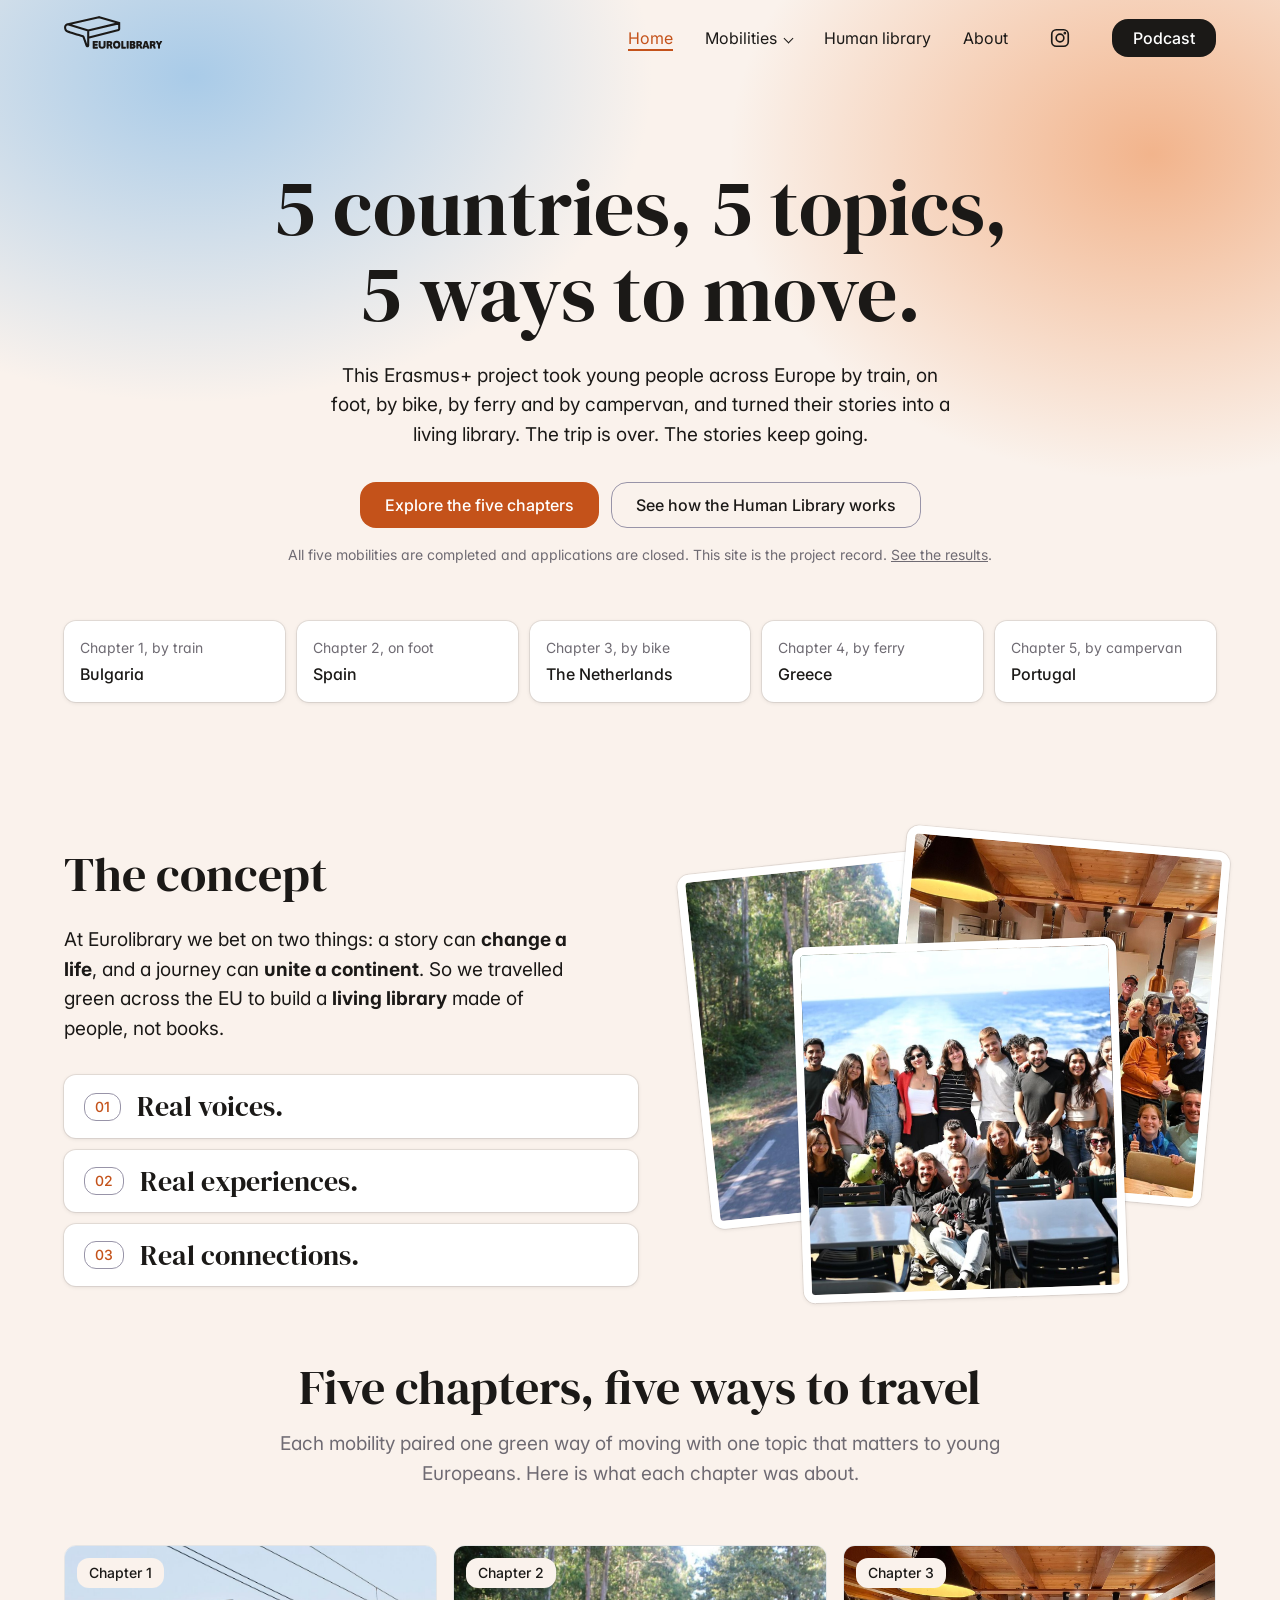
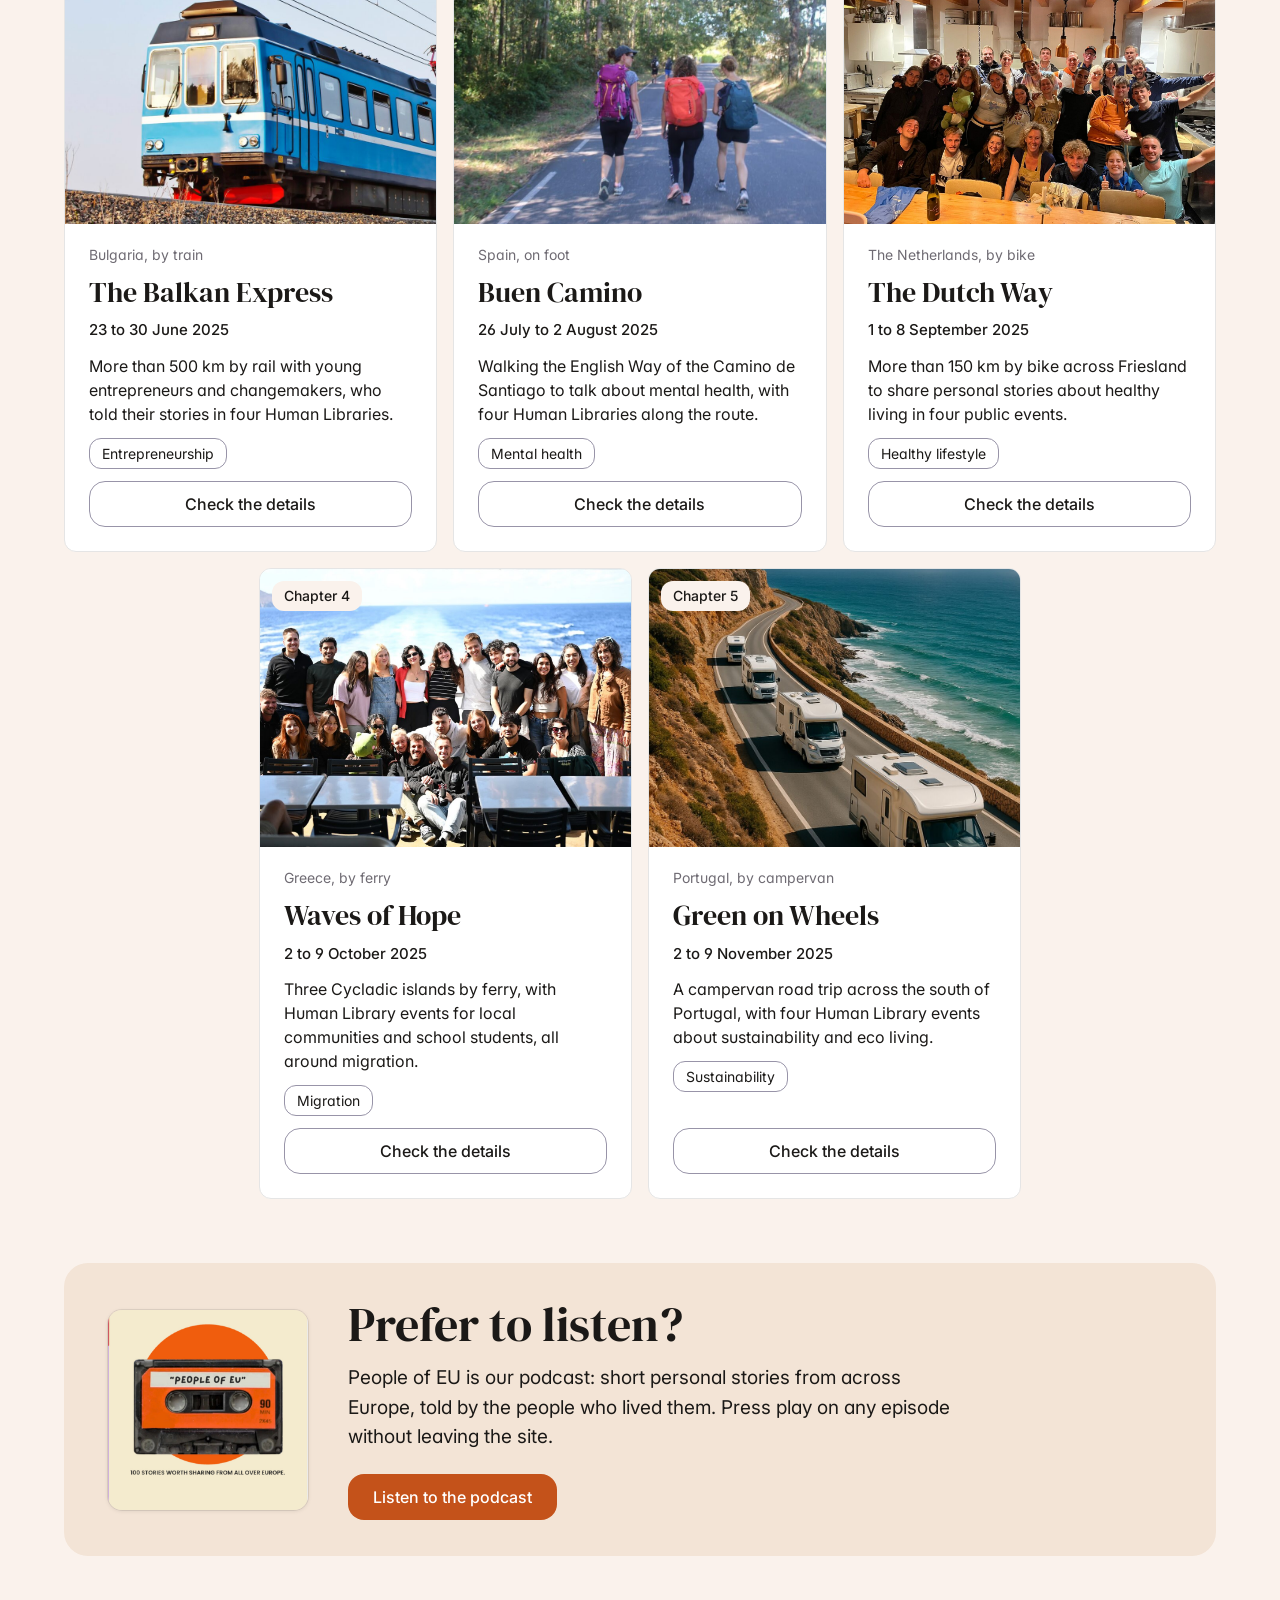
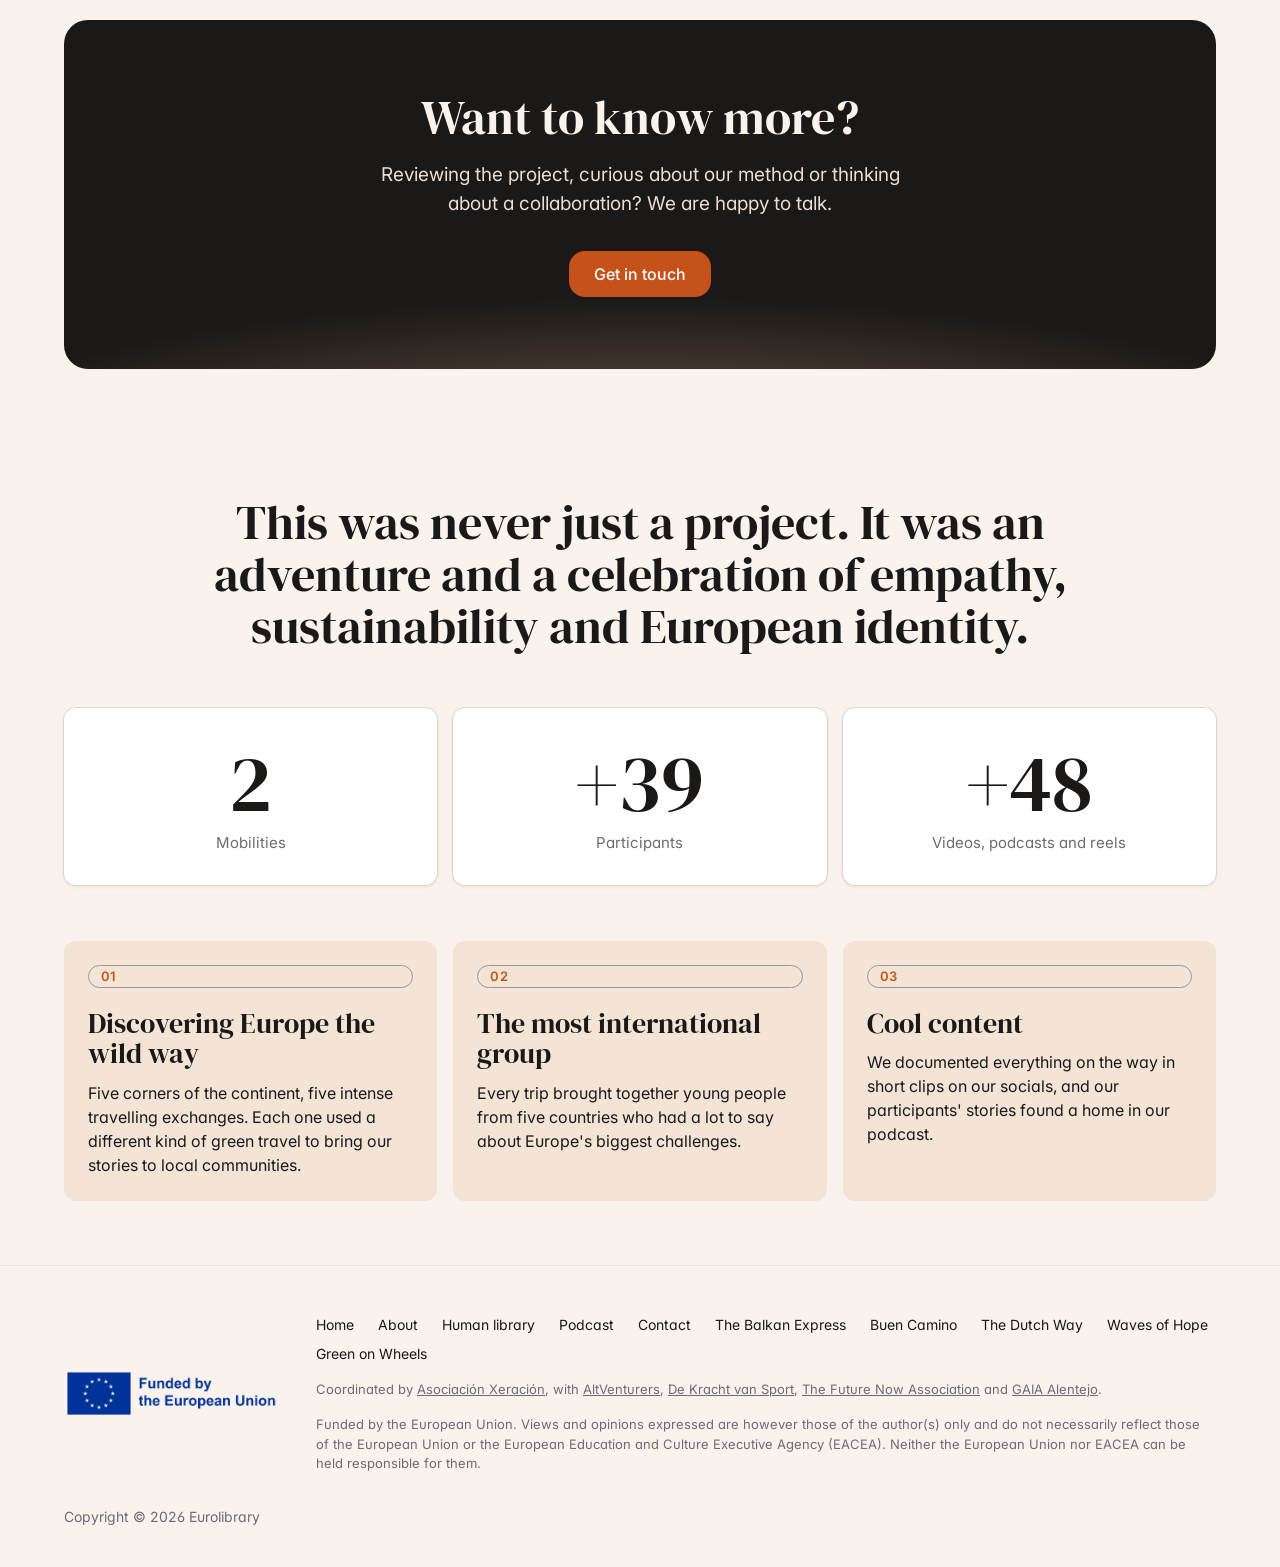
==== commit 52856306: "Reordena el menú: Podcast en el botón resaltado y contacto integrado en About Co-Authored-By: Claude" ====
--- a/index.html
+++ b/index.html
@@ -36,7 +36,6 @@
     <button class="menu-toggle" aria-expanded="false" aria-controls="menu">Menu</button>
     <ul id="menu">
       <li><a href="/" aria-current="page">Home</a></li>
-      <li><a href="/about">About</a></li>
       <li class="dd">
         <a href="/#destinations">Mobilities</a>
         <div class="dd-menu">
@@ -48,9 +47,9 @@
         </div>
       </li>
       <li><a href="/human-library">Human library</a></li>
-      <li><a href="/podcast">Podcast</a></li>
+      <li><a href="/about">About</a></li>
       <li><a class="icon-link" href="https://www.instagram.com/eurolibrary" target="_blank" rel="noopener" aria-label="Eurolibrary on Instagram"><svg viewBox="0 0 24 24" width="22" height="22" fill="none" stroke="currentColor" stroke-width="1.8" stroke-linecap="round" stroke-linejoin="round" aria-hidden="true"><rect x="3" y="3" width="18" height="18" rx="5"/><circle cx="12" cy="12" r="4.2"/><circle cx="17.3" cy="6.7" r="0.6" fill="currentColor"/></svg><span class="icon-label">Instagram</span></a></li>
-      <li><a class="btn btn-dark" href="/contact">Contact</a></li>
+      <li><a class="btn btn-dark" href="/podcast">Podcast</a></li>
     </ul>
   </div>
 </header>
@@ -179,7 +178,7 @@
       <div class="join">
         <h2 class="display h2">Want to know more?</h2>
         <p class="lead">Reviewing the project, curious about our method or thinking about a collaboration? We are happy to talk.</p>
-        <a class="btn btn-primary" href="/contact">Get in touch</a>
+        <a class="btn btn-primary" href="/about#contact">Get in touch</a>
       </div>
     </div>
   </section>
@@ -219,7 +218,7 @@
   <div class="wrap">
     <img class="eu" src="assets/eu-funded-blue.png" alt="Funded by the European Union">
     <div class="meta">
-      <ul class="links"><li><a href="/">Home</a></li><li><a href="/about">About</a></li><li><a href="/human-library">Human library</a></li><li><a href="/podcast">Podcast</a></li><li><a href="/contact">Contact</a></li><li><a href="/bulgaria">The Balkan Express</a></li><li><a href="/spain">Buen Camino</a></li><li><a href="/netherlands">The Dutch Way</a></li><li><a href="/greece">Waves of Hope</a></li><li><a href="/portugal">Green on Wheels</a></li></ul>
+      <ul class="links"><li><a href="/">Home</a></li><li><a href="/about">About</a></li><li><a href="/human-library">Human library</a></li><li><a href="/podcast">Podcast</a></li><li><a href="/about#contact">Contact</a></li><li><a href="/bulgaria">The Balkan Express</a></li><li><a href="/spain">Buen Camino</a></li><li><a href="/netherlands">The Dutch Way</a></li><li><a href="/greece">Waves of Hope</a></li><li><a href="/portugal">Green on Wheels</a></li></ul>
       <p class="partners-line">Coordinated by <a href="https://xeracion.org">Asociación Xeración</a>, with <a href="https://altventurers.com/">AltVenturers</a>, <a href="https://www.dekrachtvansport.nl/">De Kracht van Sport</a>, <a href="https://tfn-bg.com/">The Future Now Association</a> and <a href="https://gaiaalentejo.wordpress.com/english/">GAIA Alentejo</a>.</p>
       <p>Funded by the European Union. Views and opinions expressed are however those of the author(s) only and do not necessarily reflect those of the European Union or the European Education and Culture Executive Agency (EACEA). Neither the European Union nor EACEA can be held responsible for them.</p>
     </div>
--- a/css/site.css
+++ b/css/site.css
@@ -754,3 +754,4 @@
   footer .links a{transition:color .2s ease,translate .2s ease;display:inline-block}footer .links a:hover{translate:3px 0}
 }
 @media print{.sp{display:none}.rv,.js .rv{opacity:1!important;translate:none!important}.js img.fd{opacity:1!important}}
+.nav .btn-dark[aria-current="page"]{background:var(--orange)}
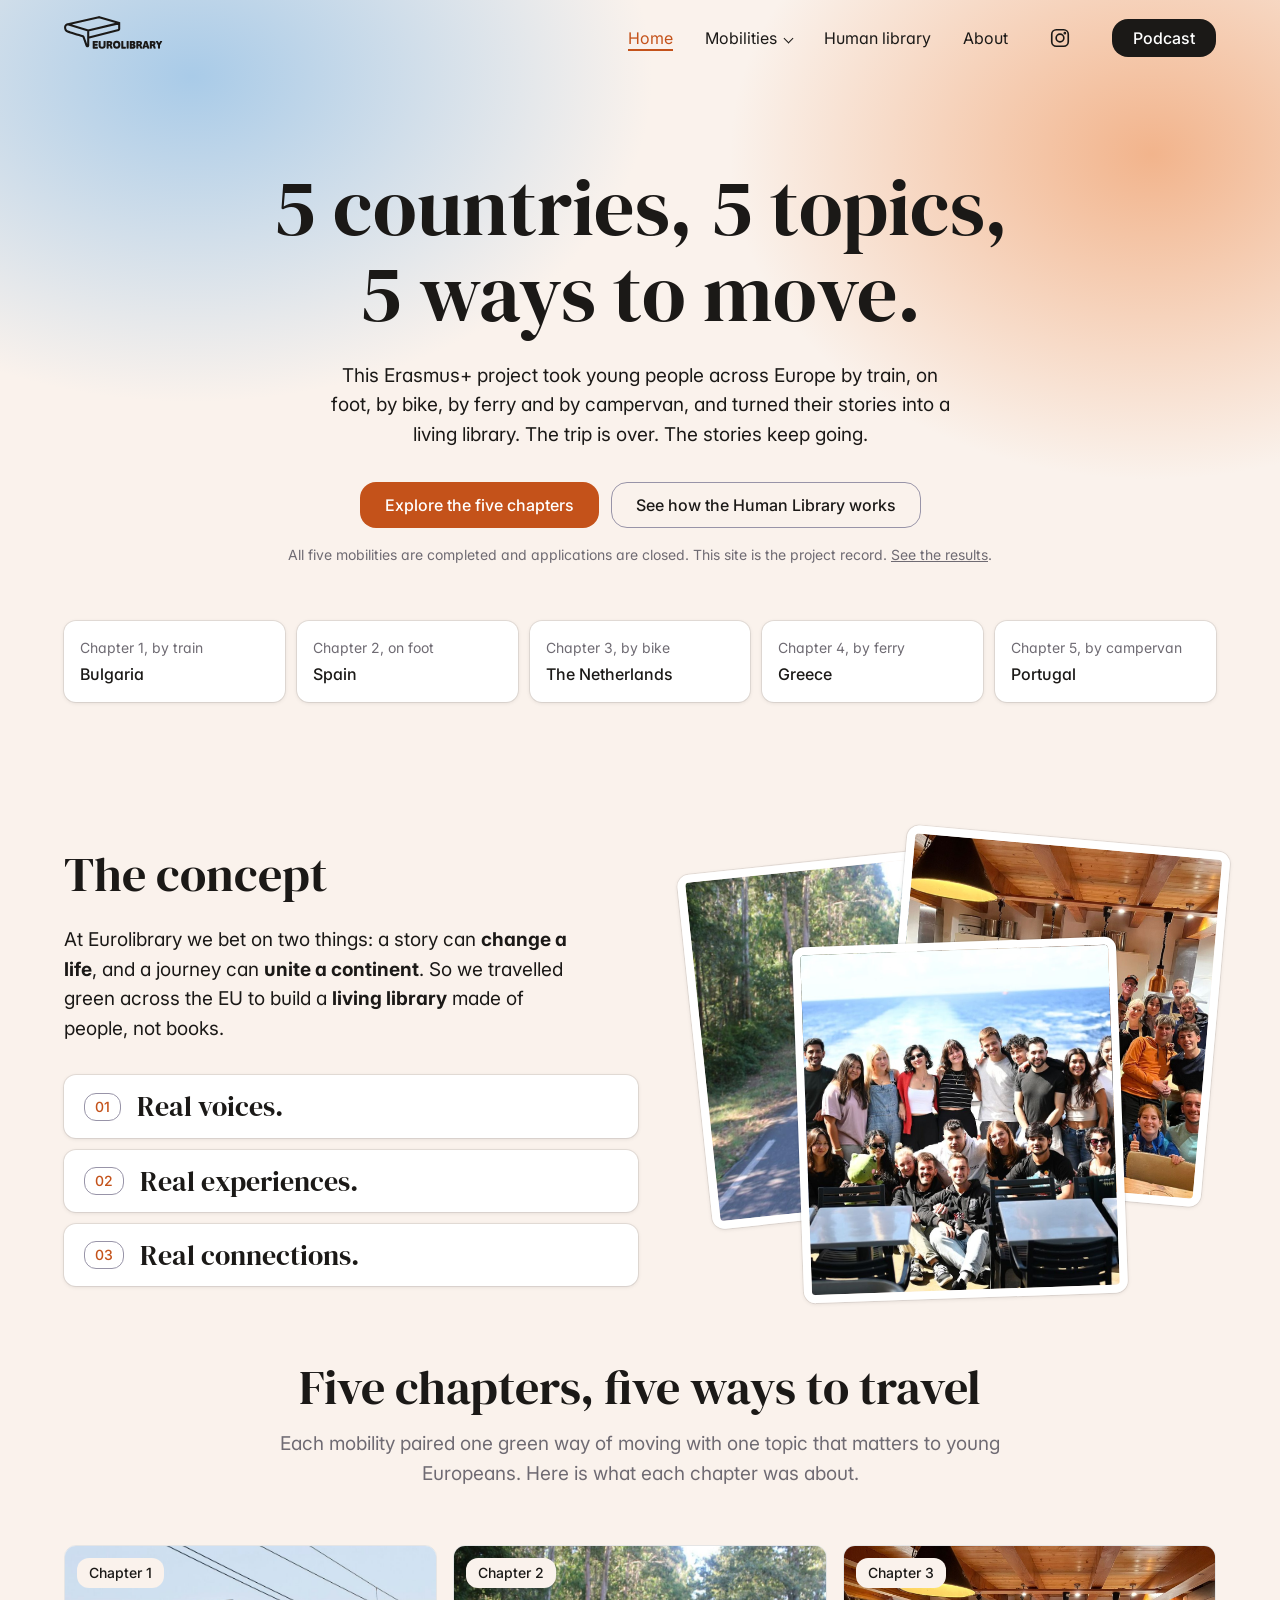
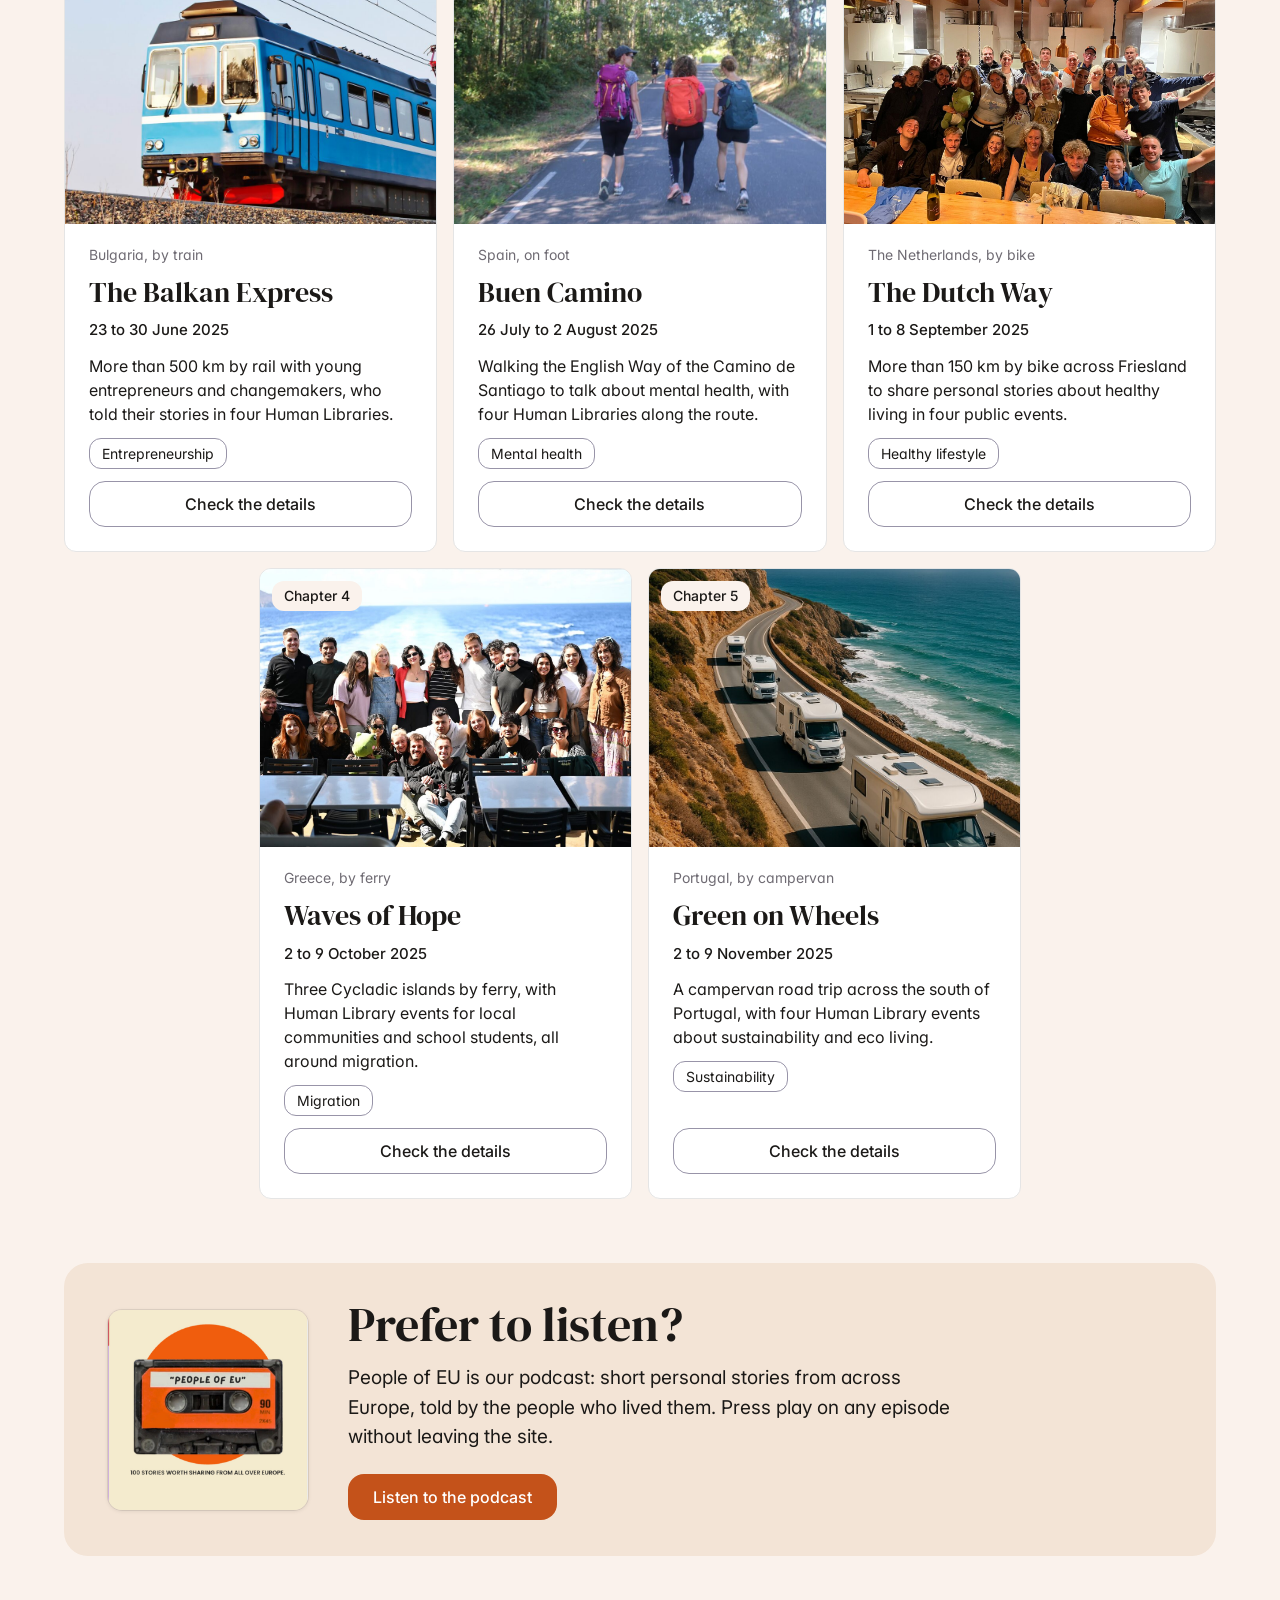
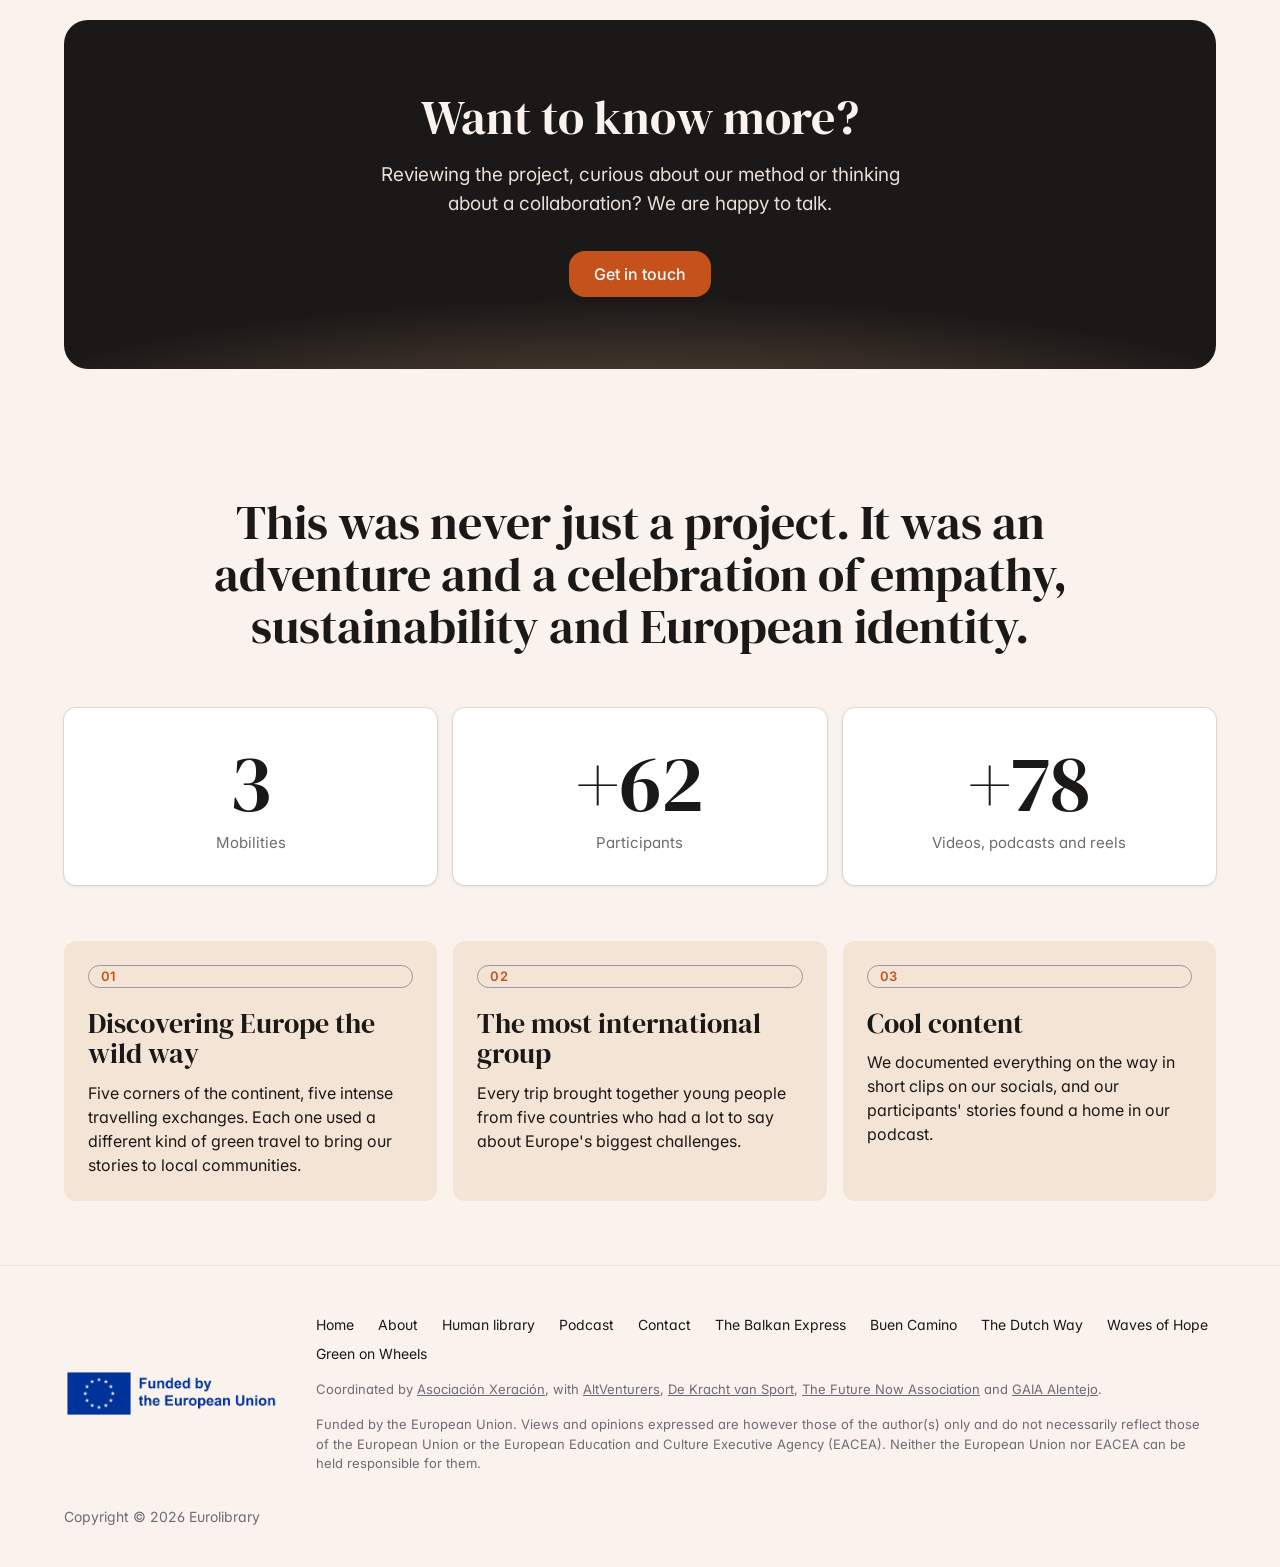
==== commit f0c3bd02: "Mejora el menú móvil: panel animado, márgenes de página, acordeón y cierre por fondo o Escape Co-Aut" ====
--- a/index.html
+++ b/index.html
@@ -33,12 +33,13 @@
 <header class="nav" id="nav">
   <div class="wrap">
     <a href="/" aria-label="Eurolibrary home"><img src="assets/logo-ink.svg" alt="Eurolibrary"></a>
-    <button class="menu-toggle" aria-expanded="false" aria-controls="menu">Menu</button>
+    <button class="menu-toggle" type="button" aria-expanded="false" aria-controls="menu"><span>Menu</span><span class="mt-ico" aria-hidden="true"><i></i><i></i></span></button>
     <ul id="menu">
       <li><a href="/" aria-current="page">Home</a></li>
       <li class="dd">
         <a href="/#destinations">Mobilities</a>
-        <div class="dd-menu">
+        <div class="dd-menu" id="dd-menu">
+          <a class="mob-only" href="/#destinations">All mobilities</a>
           <a href="/bulgaria">Balkan Express, Bulgaria</a>
           <a href="/spain">Buen Camino, Spain</a>
           <a href="/netherlands">The Dutch Way, Netherlands</a>
@@ -227,8 +228,19 @@
 </footer>
 
 <script>
-  var nav=document.getElementById('nav'),t=nav.querySelector('.menu-toggle');
-  t.addEventListener('click',function(){var o=nav.classList.toggle('open');t.setAttribute('aria-expanded',o)});
+  var nav=document.getElementById('nav'),t=nav.querySelector('.menu-toggle'),mq=matchMedia('(max-width: 960px)');
+  function setMenu(o){nav.classList.toggle('open',o);t.setAttribute('aria-expanded',o);document.body.classList.toggle('menu-open',o)}
+  t.addEventListener('click',function(){setMenu(!nav.classList.contains('open'))});
+  nav.addEventListener('click',function(e){if(e.target===nav)setMenu(false)});
+  document.addEventListener('keydown',function(e){if(e.key==='Escape'&&nav.classList.contains('open')){setMenu(false);t.focus()}});
+  [].forEach.call(nav.querySelectorAll('#menu a'),function(a){a.addEventListener('click',function(e){
+    var dd=a.parentNode.classList.contains('dd')&&a.parentNode.firstElementChild===a;
+    if(dd&&mq.matches){e.preventDefault();var o=a.parentNode.classList.toggle('exp');a.setAttribute('aria-expanded',o);return}
+    if(mq.matches)setMenu(false);
+  })});
+  var ddl=nav.querySelector('.dd>a');
+  if(ddl){ddl.setAttribute('aria-haspopup','true');ddl.setAttribute('aria-expanded','false');if(ddl.hasAttribute('aria-current')){ddl.parentNode.classList.add('exp');ddl.setAttribute('aria-expanded','true')}}
+  (mq.addEventListener?mq.addEventListener.bind(mq,'change'):mq.addListener.bind(mq))(function(e){if(!e.matches)setMenu(false)});
   if(!matchMedia('(prefers-reduced-motion: reduce)').matches&&'IntersectionObserver' in window){
     var io=new IntersectionObserver(function(es){es.forEach(function(e){
       if(!e.isIntersecting)return;io.unobserve(e.target);
--- a/css/site.css
+++ b/css/site.css
@@ -60,7 +60,9 @@
 .btn:focus-visible,a:focus-visible{outline:2px solid var(--orange);outline-offset:3px}
 
 /* nav */
-.nav{position:relative;z-index:10}
+.nav{position:relative;z-index:10;--g:24px}
+.mob-only{display:none}
+@media (max-width:560px){.nav{--g:16px}}
 .nav .wrap{display:flex;align-items:center;justify-content:space-between;padding-top:16px;padding-bottom:16px}
 .nav img{height:44px;width:auto}
 .nav ul{list-style:none;padding:0;display:flex;align-items:center;gap:32px}
@@ -201,13 +203,39 @@
   .card,.card:nth-child(4),.card:nth-child(5){grid-column:auto}
   .pillars,.counters{grid-template-columns:1fr}
   .nav ul{
-    display:none;position:absolute;top:100%;left:16px;right:16px;flex-direction:column;align-items:stretch;gap:4px;
-    background:var(--white);border-radius:var(--radius-card);box-shadow:var(--shadow);padding:12px;
+    position:absolute;top:calc(100% - 6px);left:var(--g);right:var(--g);z-index:3;display:flex;flex-direction:column;align-items:stretch;gap:2px;
+    max-height:calc(100vh - 96px);overflow-y:auto;overscroll-behavior:contain;
+    background:var(--white);border-radius:20px;box-shadow:0 24px 60px rgba(27,25,23,.22),var(--shadow);padding:10px;
+    visibility:hidden;opacity:0;pointer-events:none;transform:translateY(-10px) scale(.98);transform-origin:top right;
   }
-  .nav.open ul{display:flex}
-  .dd-menu{position:static;display:flex;box-shadow:none;padding:0 0 0 12px}
-  .dd>a::after{display:none}
-  .menu-toggle{display:inline-flex;background:none;border:1px solid var(--lavender);border-radius:12px;padding:8px 14px;font:500 14px var(--font-body);cursor:pointer}
+  .nav.open ul{visibility:visible;opacity:1;pointer-events:auto;transform:none}
+  .nav ul>li>a:not(.btn):not(.icon-link){display:flex;align-items:center;justify-content:space-between;padding:13px 14px;border-radius:12px;font-size:18px}
+  .nav ul>li>a:not(.btn):not(.icon-link){background-image:none!important}
+  .nav ul>li>a:not(.btn):not(.icon-link):hover,.nav ul>li>a[aria-current="page"]{background-color:var(--cream)}
+  .nav ul>li>a.icon-link{display:flex;align-items:center;gap:12px;padding:13px 14px;border-radius:12px;font-size:18px}
+  .nav ul>li>a.icon-link:hover{background-color:var(--cream)}
+  .nav ul>li>a.icon-link .icon-label{display:inline}
+  .nav ul>li>a.btn{display:flex;justify-content:center;margin-top:6px;padding:15px 20px;font-size:17px}
+  .dd>a::after{display:block;margin:0 4px 0 0;transition:transform .3s ease}
+  .dd.exp>a::after{transform:translateY(2px) rotate(-135deg)}
+  .dd-menu,.dd:hover .dd-menu,.dd:focus-within .dd-menu{position:static;display:flex;flex-direction:column;box-shadow:none;background:none;min-width:0;padding:0 0 0 10px;overflow:hidden}
+  .js .dd-menu{max-height:0;transition:max-height .4s ease}
+  .js .dd.exp .dd-menu,.js .dd:focus-within .dd-menu.force{max-height:360px}
+  .dd-menu a{padding:11px 14px;font-size:16px;color:var(--ash)}
+  .mob-only{display:block}
+  .menu-toggle{display:inline-flex;align-items:center;gap:10px;background:rgba(255,255,255,.55);border:1px solid var(--lavender);border-radius:999px;padding:9px 16px 9px 18px;font:500 14px var(--font-body);cursor:pointer;position:relative;z-index:4;transition:background .2s ease,border-color .2s ease}
+  .menu-toggle:hover{background:#fff}
+  .menu-toggle:focus-visible{outline:2px solid var(--orange);outline-offset:3px}
+  .mt-ico{position:relative;width:16px;height:10px;flex:none}
+  .mt-ico i{position:absolute;left:0;right:0;height:1.8px;border-radius:2px;background:currentColor;transition:transform .35s cubic-bezier(.2,.7,.2,1),top .35s cubic-bezier(.2,.7,.2,1)}
+  .mt-ico i:nth-child(1){top:0}.mt-ico i:nth-child(2){top:8px}
+  .nav.open .mt-ico i:nth-child(1){top:4px;transform:rotate(45deg)}
+  .nav.open .mt-ico i:nth-child(2){top:4px;transform:rotate(-45deg)}
+  .nav::before{content:"";position:fixed;inset:0;z-index:0;background:rgba(27,25,23,.38);opacity:0;visibility:hidden}
+  .nav.open::before{opacity:1;visibility:visible}
+  .nav .wrap{position:relative;z-index:4}
+  body.menu-open{overflow:hidden}
+  .nav ul>li{opacity:1}
   footer .wrap{grid-template-columns:1fr}
 }
 @media (max-width:560px){
@@ -748,10 +776,27 @@
   .stop-card:hover img,.photo-row figure:hover img,.card:hover img{transform:scale(1.05)}
   .polaroid{transition:transform .5s cubic-bezier(.2,.7,.2,1),box-shadow .5s ease}
   .polaroid:hover{transform:rotate(0deg) scale(1.015);box-shadow:0 18px 40px rgba(27,25,23,.2)}
-  .nav ul a:not(.btn):not(.icon-link){background:linear-gradient(var(--orange),var(--orange)) left bottom/0 2px no-repeat;transition:background-size .3s ease,color .2s ease;padding-bottom:3px}
-  .nav ul a:not(.btn):not(.icon-link):hover,.nav ul a[aria-current="page"]:not(.btn):not(.icon-link){background-size:100% 2px}
+  .nav ul>li>a:not(.btn):not(.icon-link){background:linear-gradient(var(--orange),var(--orange)) left bottom/0 2px no-repeat;transition:background-size .3s ease,color .2s ease;padding-bottom:3px}
+  .nav ul>li>a:not(.btn):not(.icon-link):hover,.nav ul>li>a[aria-current="page"]:not(.btn):not(.icon-link){background-size:100% 2px}
   .icon-link{transition:transform .25s ease,color .2s ease}.icon-link:hover{transform:scale(1.12) rotate(-4deg)}
   footer .links a{transition:color .2s ease,translate .2s ease;display:inline-block}footer .links a:hover{translate:3px 0}
 }
 @media print{.sp{display:none}.rv,.js .rv{opacity:1!important;translate:none!important}.js img.fd{opacity:1!important}}
 .nav .btn-dark[aria-current="page"]{background:var(--orange)}
+
+/* Menú móvil animado */
+@media (max-width:960px) and (prefers-reduced-motion:no-preference){
+  .nav ul{transition:opacity .3s ease,transform .38s cubic-bezier(.2,.8,.2,1),visibility 0s linear .38s}
+  .nav.open ul{transition:opacity .3s ease,transform .38s cubic-bezier(.2,.8,.2,1),visibility 0s}
+  .nav::before{transition:opacity .35s ease,visibility 0s linear .35s;backdrop-filter:blur(3px)}
+  .nav.open::before{transition:opacity .35s ease,visibility 0s}
+  .nav ul>li{opacity:0;translate:0 10px;transition:opacity .3s ease,translate .4s cubic-bezier(.2,.8,.2,1)}
+  .nav.open ul>li{opacity:1;translate:0 0}
+  .nav.open ul>li:nth-child(1){transition-delay:.06s}.nav.open ul>li:nth-child(2){transition-delay:.1s}
+  .nav.open ul>li:nth-child(3){transition-delay:.14s}.nav.open ul>li:nth-child(4){transition-delay:.18s}
+  .nav.open ul>li:nth-child(5){transition-delay:.22s}.nav.open ul>li:nth-child(6){transition-delay:.26s}
+}
+@media (max-width:960px) and (prefers-reduced-motion:reduce){
+  .nav ul,.nav::before,.mt-ico i,.js .dd-menu{transition:none}
+}
+@media print{.nav::before{display:none}}
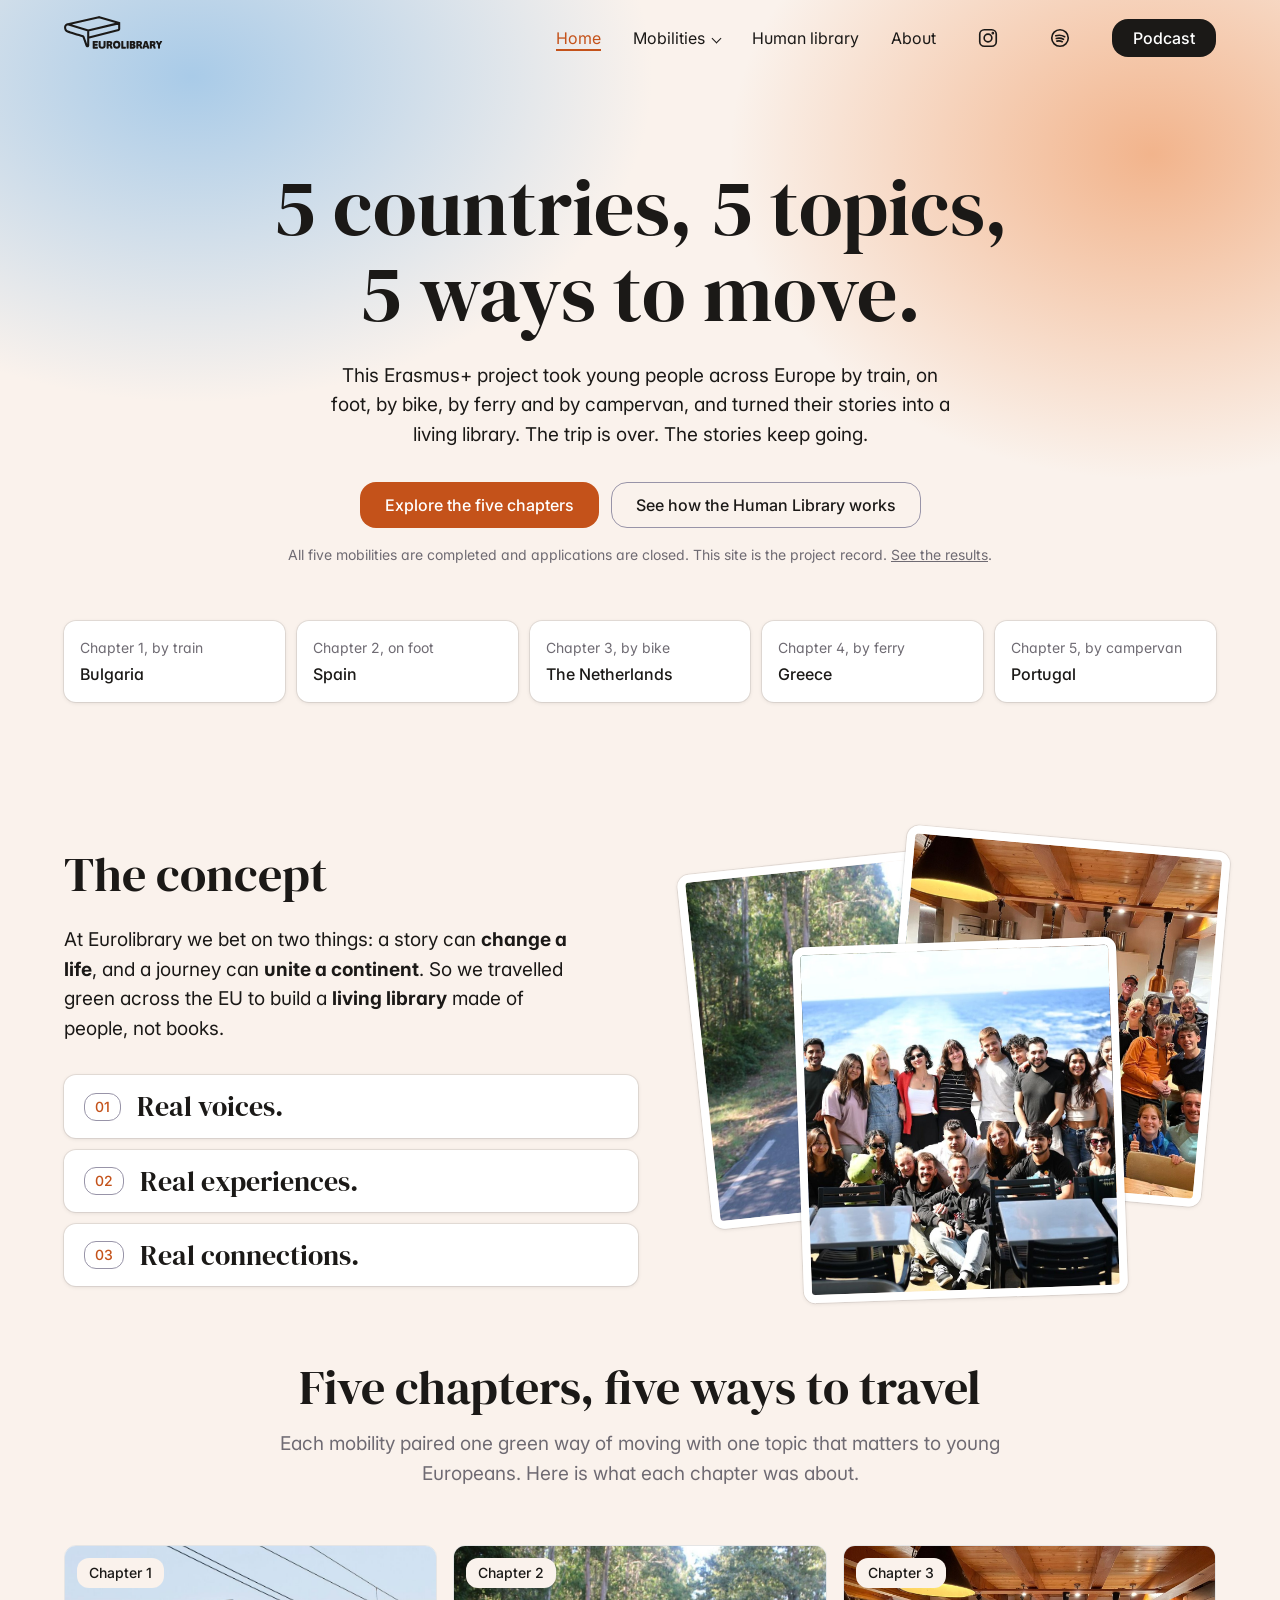
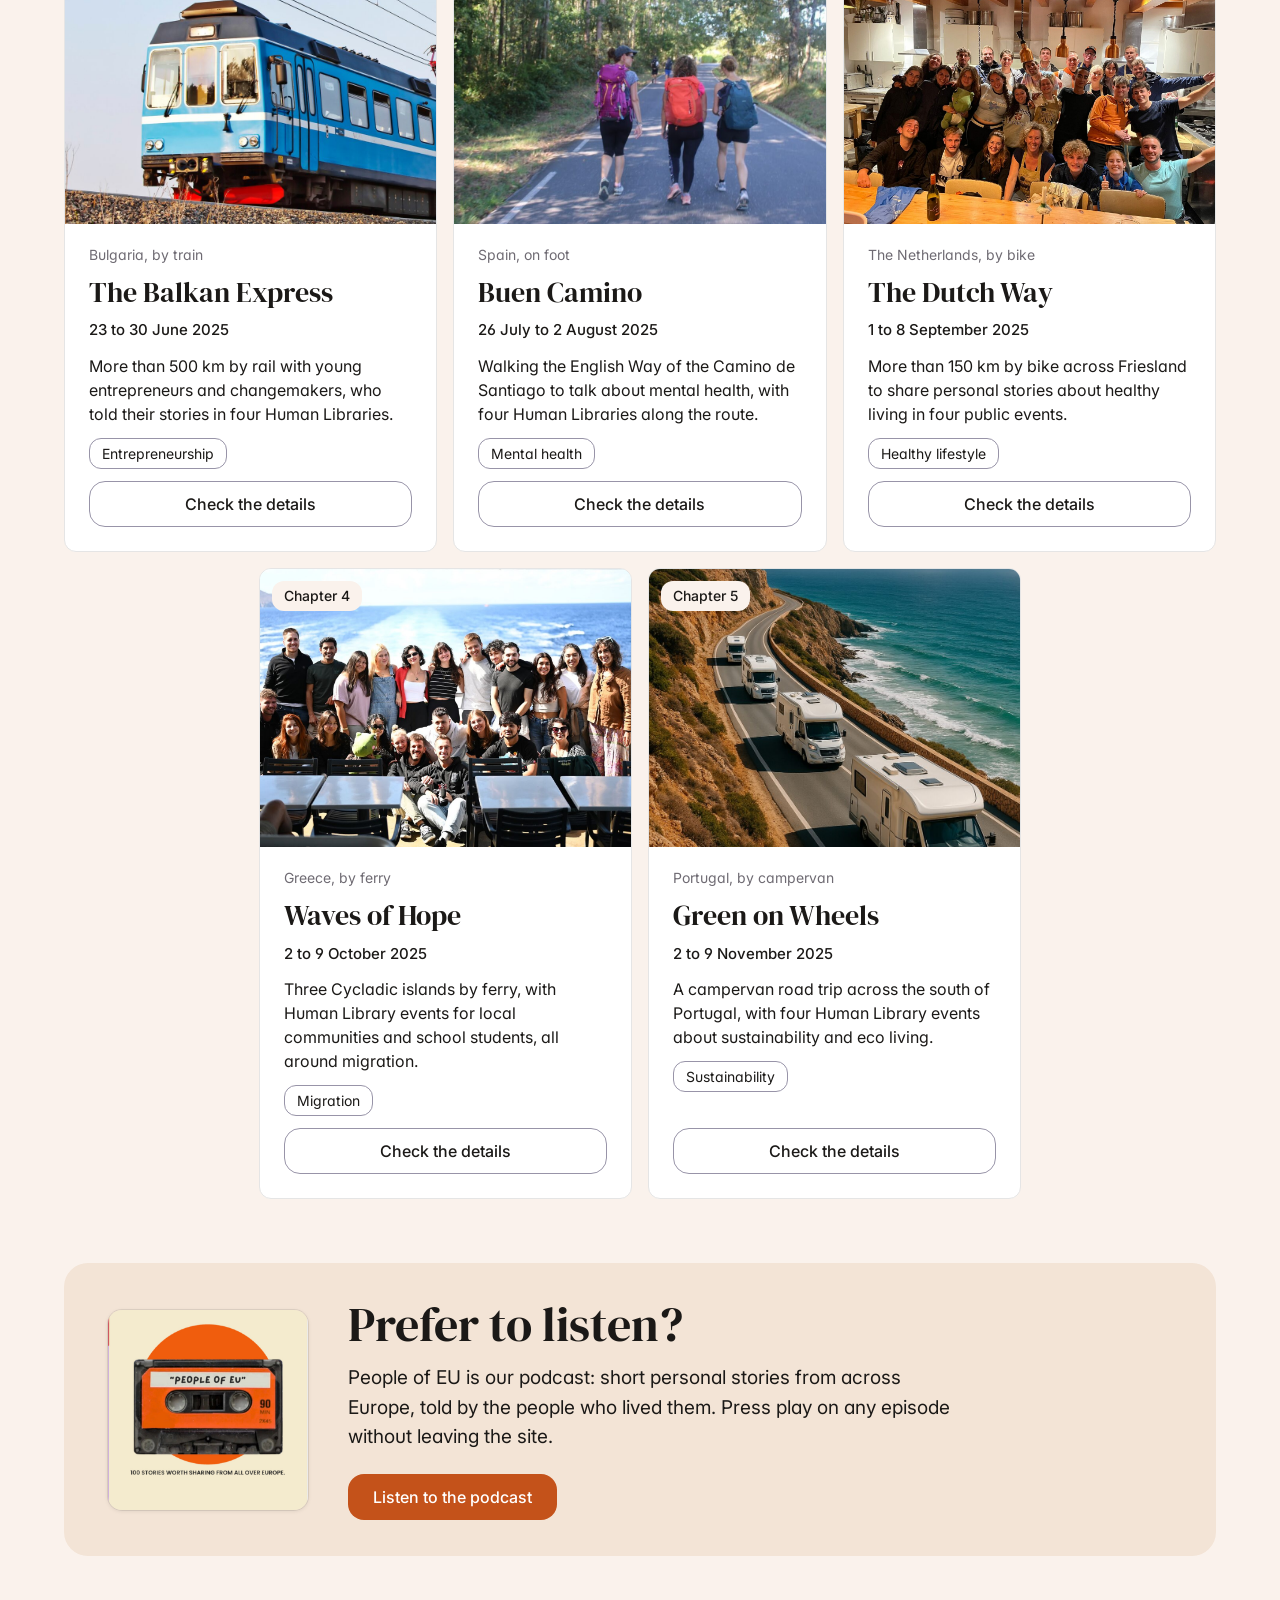
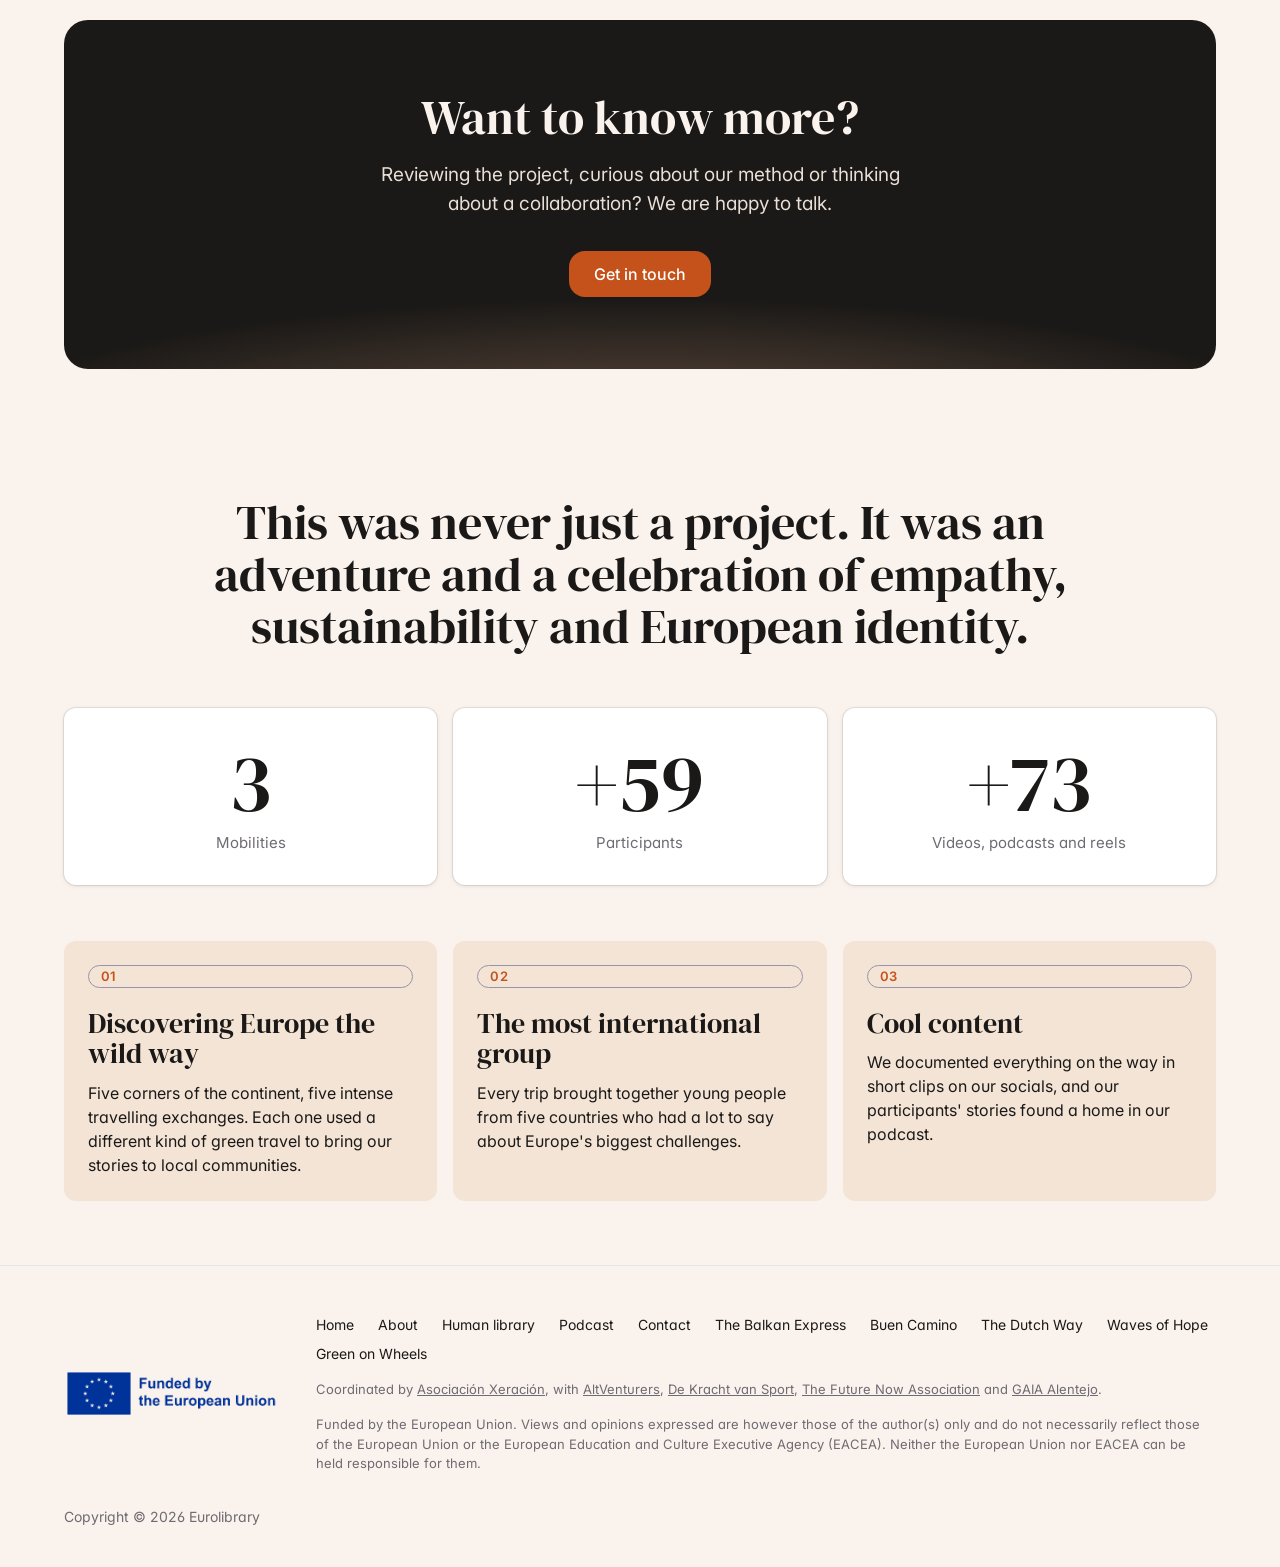
==== commit b809a585: "Añade el icono de Spotify con enlace al programa en el menú Co-Authored-By: Claude Sonnet 5.5 <norep" ====
--- a/index.html
+++ b/index.html
@@ -50,6 +50,7 @@
       <li><a href="/human-library">Human library</a></li>
       <li><a href="/about">About</a></li>
       <li><a class="icon-link" href="https://www.instagram.com/eurolibrary" target="_blank" rel="noopener" aria-label="Eurolibrary on Instagram"><svg viewBox="0 0 24 24" width="22" height="22" fill="none" stroke="currentColor" stroke-width="1.8" stroke-linecap="round" stroke-linejoin="round" aria-hidden="true"><rect x="3" y="3" width="18" height="18" rx="5"/><circle cx="12" cy="12" r="4.2"/><circle cx="17.3" cy="6.7" r="0.6" fill="currentColor"/></svg><span class="icon-label">Instagram</span></a></li>
+      <li><a class="icon-link" href="https://open.spotify.com/show/1WtlYaA3IX5eSzW3NonMTU" target="_blank" rel="noopener" aria-label="People of EU on Spotify"><svg viewBox="0 0 24 24" width="22" height="22" fill="none" stroke="currentColor" stroke-width="1.8" stroke-linecap="round" stroke-linejoin="round" aria-hidden="true"><circle cx="12" cy="12" r="9"/><path d="M7.4 9.5c3.3-.9 6.9-.6 9.7 1.1"/><path d="M8 12.5c2.7-.7 5.5-.4 7.8.9"/><path d="M8.6 15.4c2.1-.5 4.1-.3 5.9.6"/></svg><span class="icon-label">Spotify</span></a></li>
       <li><a class="btn btn-dark" href="/podcast">Podcast</a></li>
     </ul>
   </div>
--- a/css/site.css
+++ b/css/site.css
@@ -532,9 +532,9 @@
 .chip{font:inherit;font-size:14px;font-weight:500;padding:8px 16px;border-radius:999px;border:1px solid var(--lavender);background:transparent;color:var(--ink);cursor:pointer;transition:background .15s,color .15s,border-color .15s}
 .chip:hover{background:rgba(255,255,255,.7)}
 .chip[aria-pressed="true"]{background:var(--ink);border-color:var(--ink);color:#fff}
-.chip:focus-visible,#pod-search:focus-visible{outline:2px solid var(--orange);outline-offset:2px}
+.chip:focus-visible,#pod-search:focus-visible,#all-search:focus-visible{outline:2px solid var(--orange);outline-offset:2px}
 .pod-find{display:flex;gap:10px;flex-wrap:wrap}
-#pod-search{font:inherit;font-size:15px;padding:12px 16px;border:1px solid var(--mist);border-radius:var(--radius-btn);background:var(--white);min-width:220px}
+#pod-search,#all-search{font:inherit;font-size:15px;padding:12px 16px;border:1px solid var(--mist);border-radius:var(--radius-btn);background:var(--white);min-width:220px}
 .pod-count{font-size:14px;color:var(--ash);margin:8px 0 20px}
 .ep-grid{display:grid;grid-template-columns:repeat(2,1fr);gap:20px;align-items:start}
 .ep{background:var(--white);border:1px solid var(--mist);border-radius:var(--radius-card);padding:20px;display:flex;flex-direction:column;gap:16px;transition:box-shadow .2s,transform .2s,border-color .2s}
@@ -573,7 +573,7 @@
 @media (max-width:560px){
   .ep-main{grid-template-columns:84px 1fr;gap:14px}
   .ep-main img{width:84px;height:84px}
-  #pod-search{min-width:0;flex:1}
+  #pod-search,#all-search{min-width:0;flex:1}
   .pod-find{width:100%}
 }
 @media (prefers-reduced-motion:reduce){.ep.pulse{animation:none}.ep:hover{transform:none}}
@@ -800,3 +800,22 @@
   .nav ul,.nav::before,.mt-ico i,.js .dd-menu{transition:none}
 }
 @media print{.nav::before{display:none}}
+
+/* Podcast: lista completa */
+.al-groups{display:grid;gap:28px;margin-top:8px}
+.al-group h3{font-size:24px;margin-bottom:8px}
+.al-list{list-style:none;background:var(--white);border:1px solid var(--mist);border-radius:var(--radius-card);overflow:hidden}
+.al-row{display:grid;grid-template-columns:78px 1fr auto;gap:16px;align-items:center;padding:12px 18px;border-top:1px solid var(--cream-deep);transition:background .2s ease}
+.al-row:first-child{border-top:0}
+.al-row:hover{background:var(--cream)}
+.al-d{font-size:13px;color:var(--ash);font-variant-numeric:tabular-nums}
+.al-t{font-weight:500;line-height:1.35}
+.al-a{display:flex;gap:14px;align-items:center;justify-content:flex-end;white-space:nowrap;font-size:14px}
+.al-l,.al-p{text-decoration:underline;text-underline-offset:3px;font-weight:500}
+.al-l{color:var(--ink)}.al-l:hover{color:var(--orange)}
+.al-p{color:var(--orange)}
+@media (max-width:720px){
+  .al-row{grid-template-columns:1fr auto;gap:2px 12px;padding:12px 16px}
+  .al-d{grid-column:1/-1;font-size:12px}
+  .al-a{flex-direction:column;align-items:flex-end;gap:4px}
+}
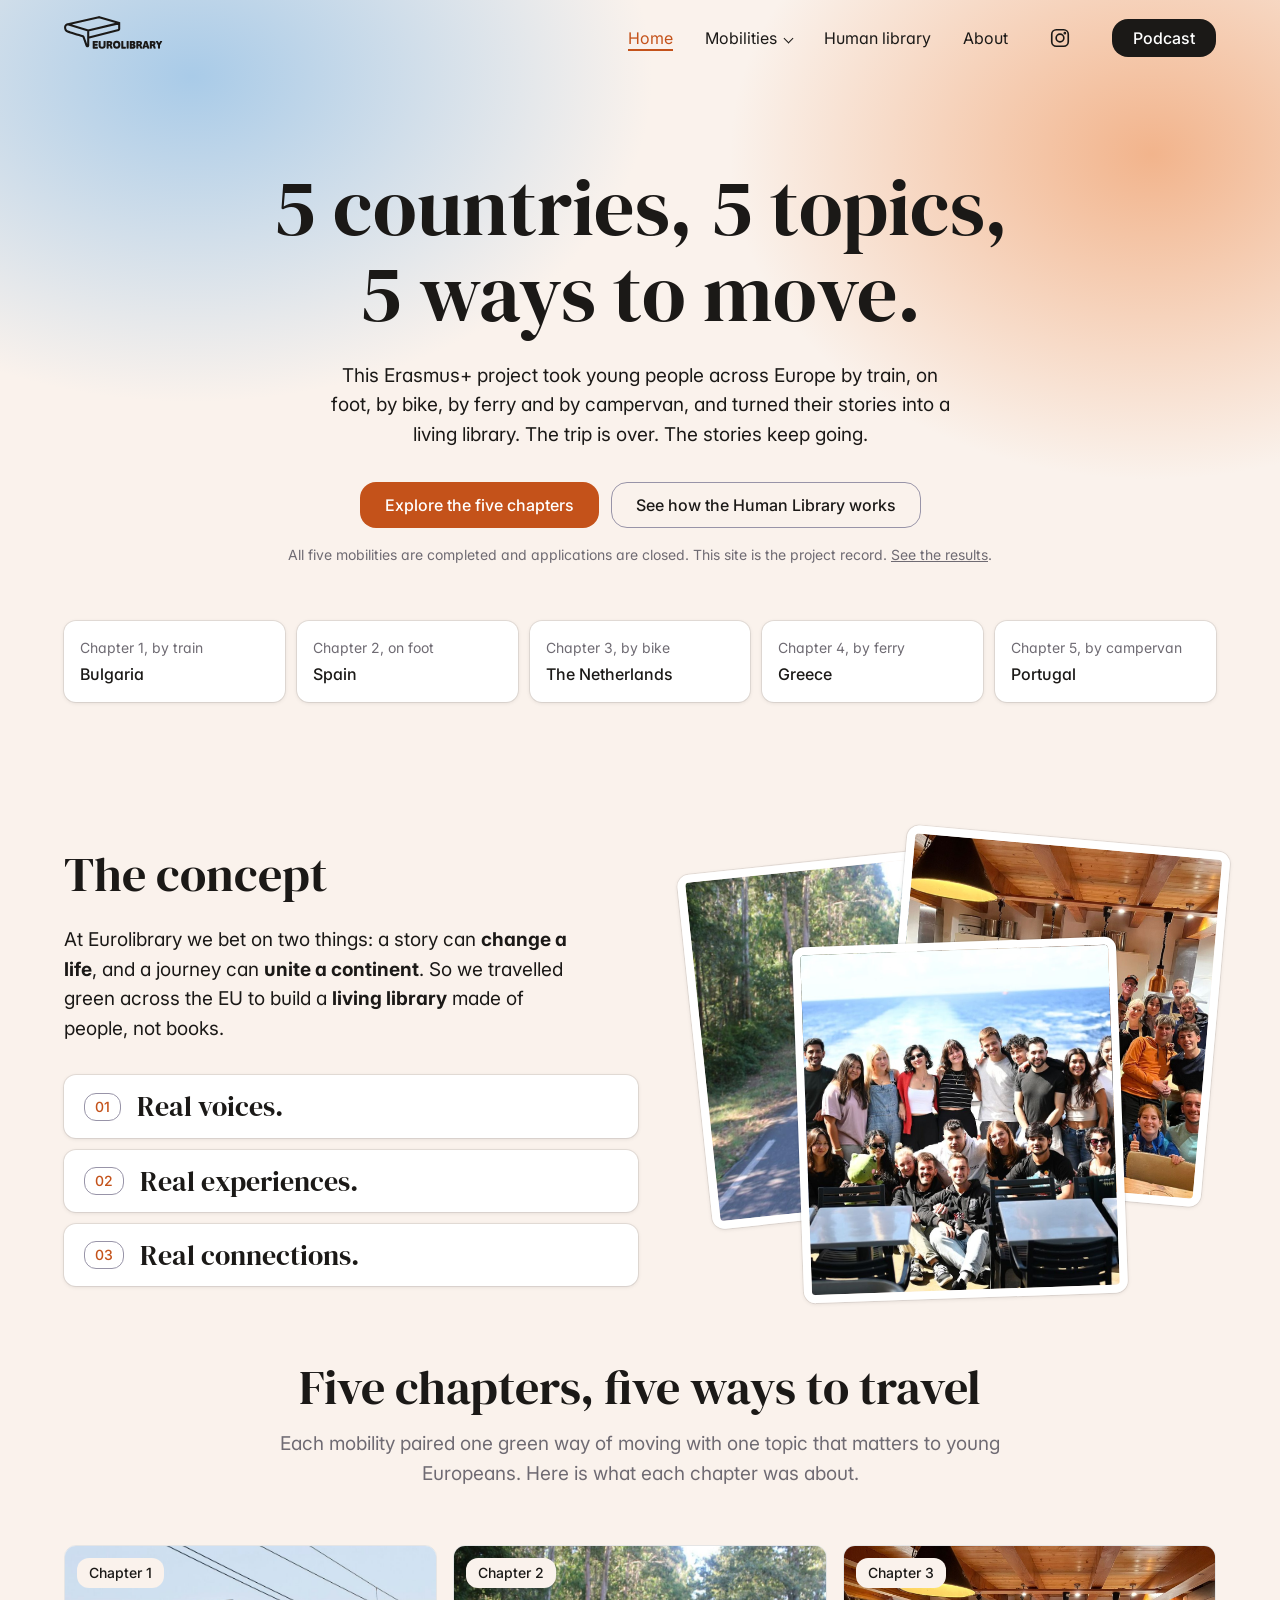
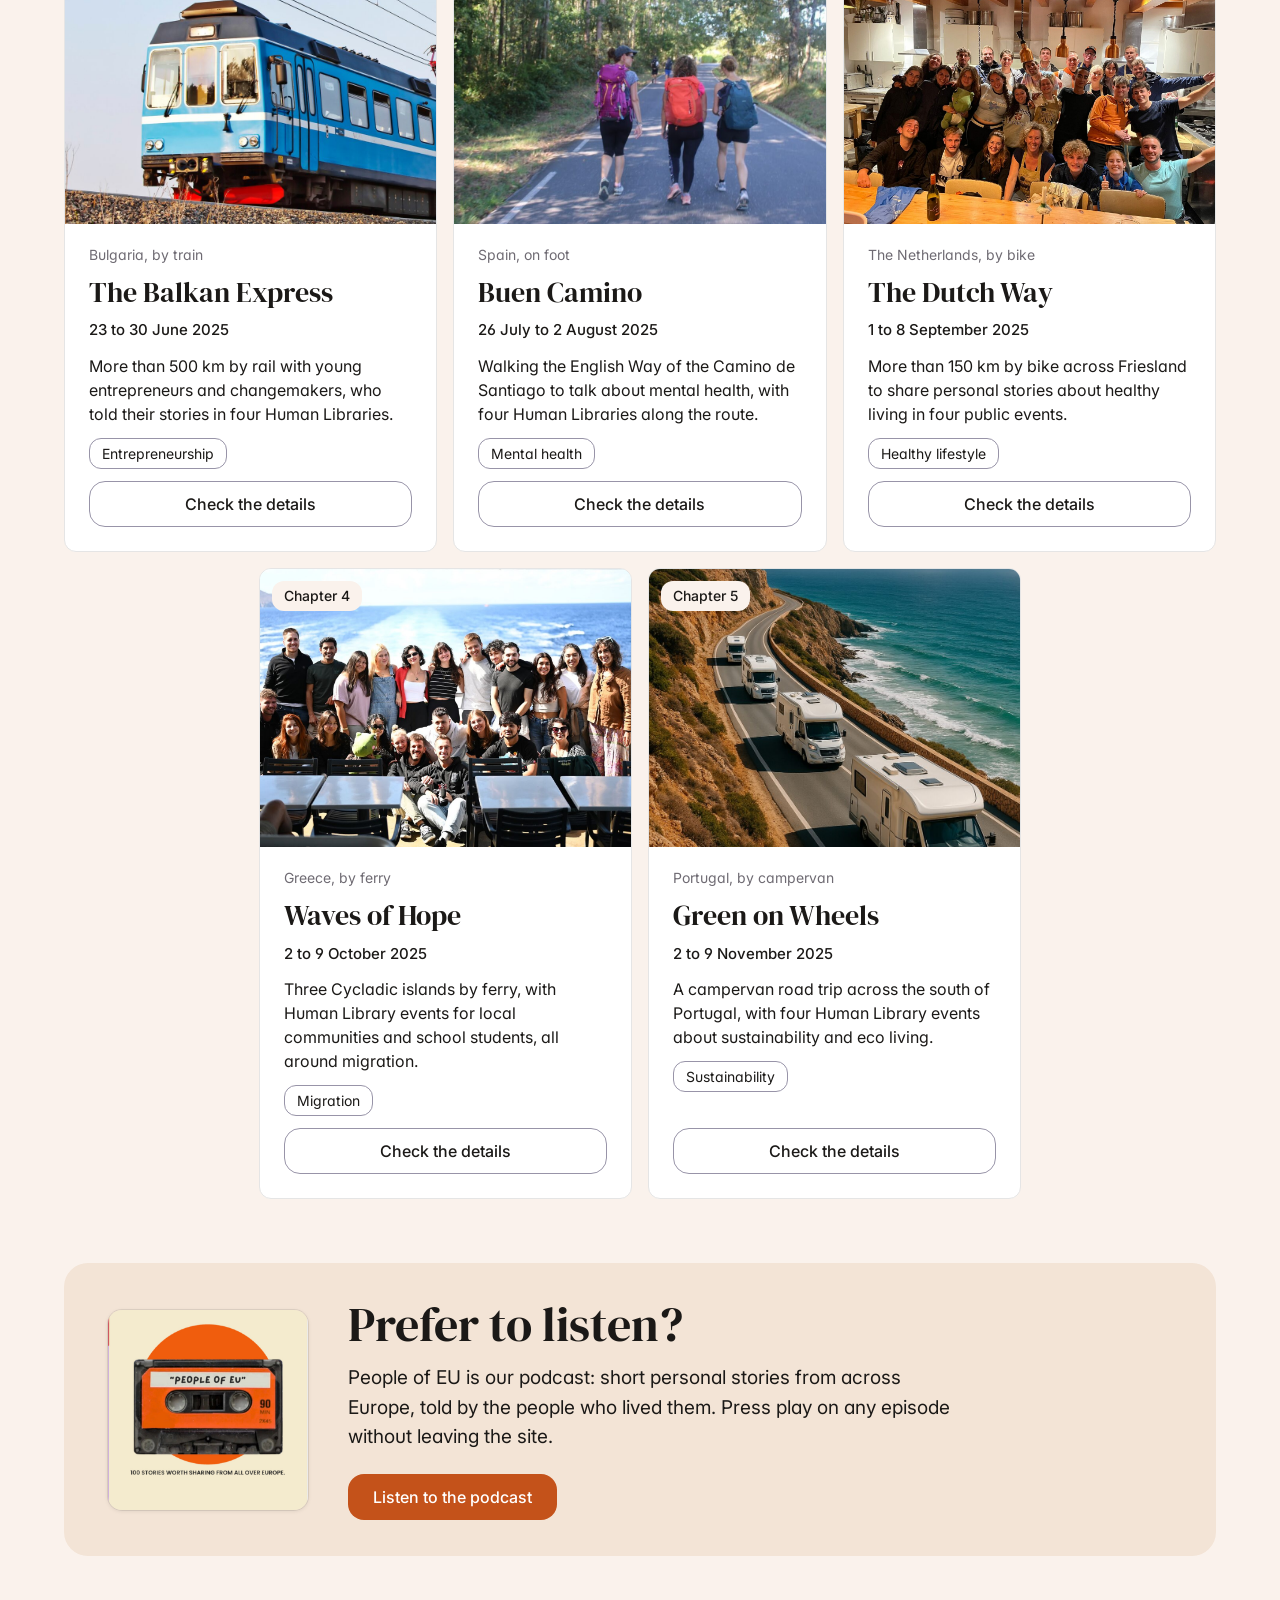
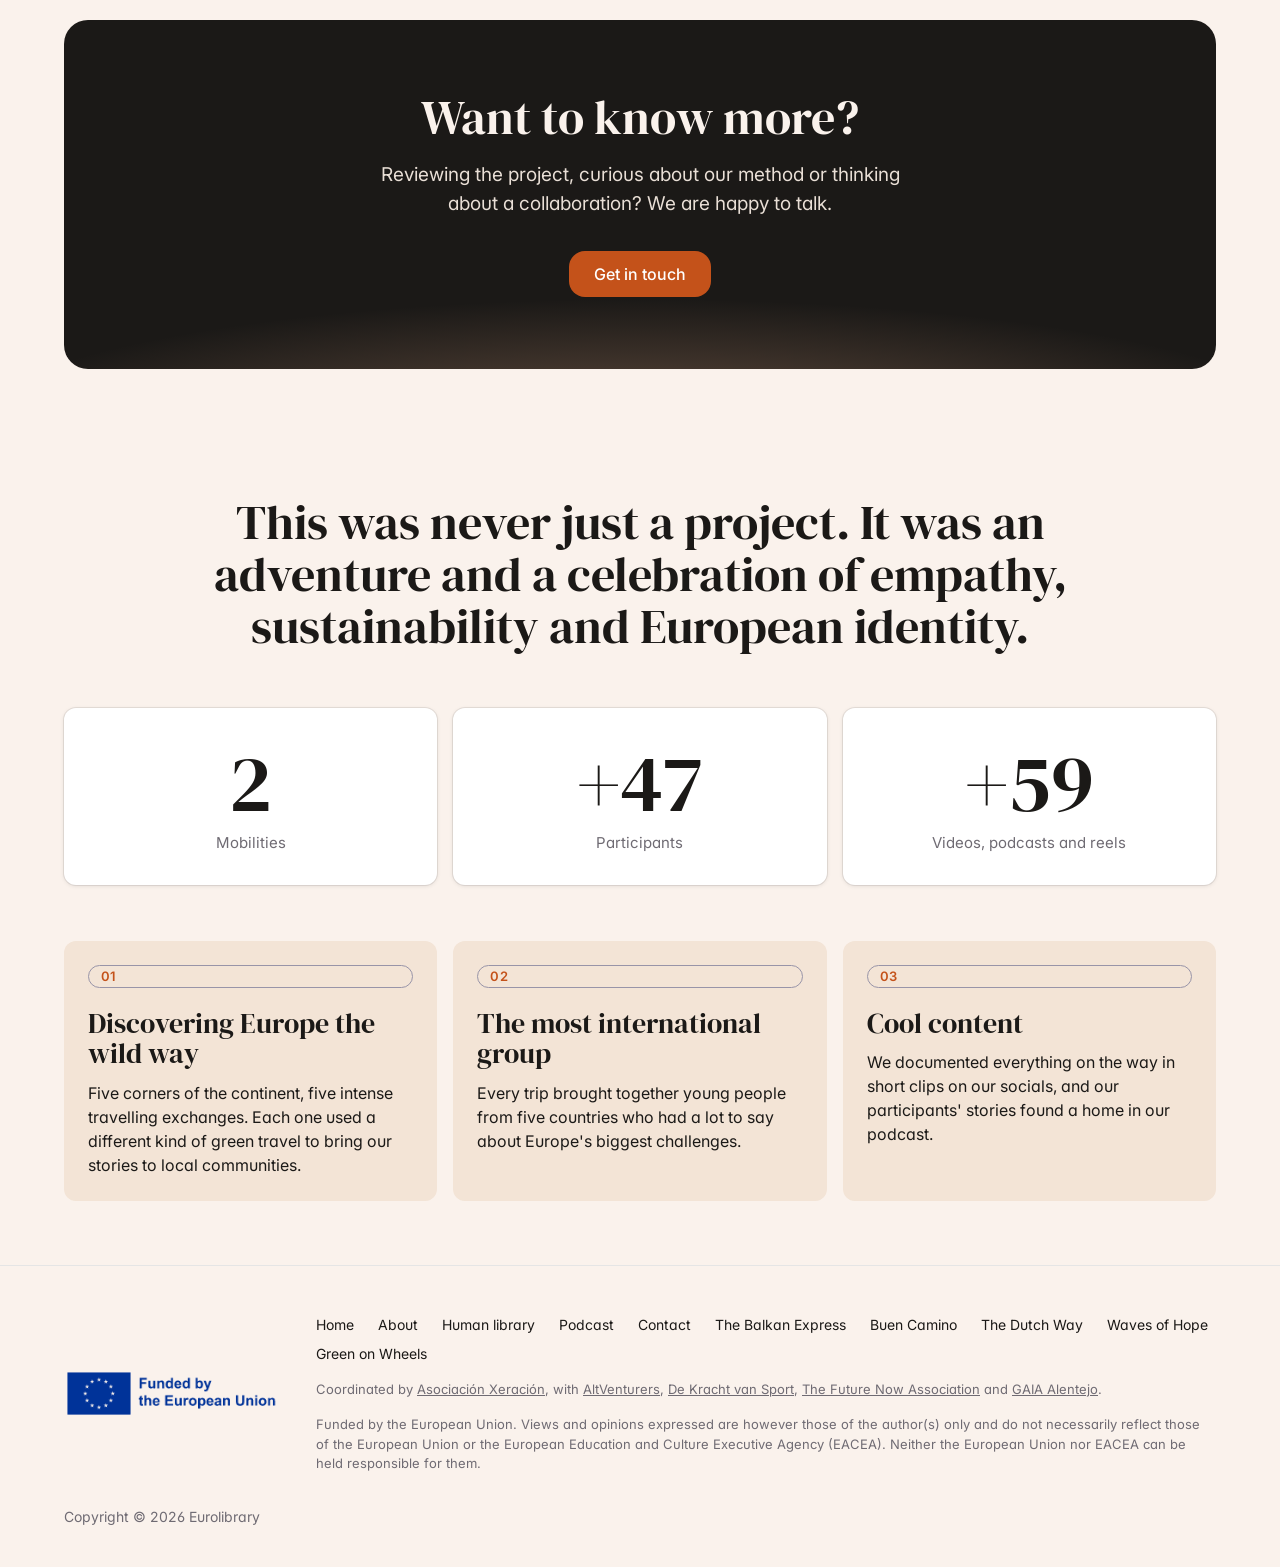
==== commit 6b0d8bfb: "Quita el icono de Spotify del menú Co-Authored-By: Claude Sonnet 5.5 <noreply@anthropic.com> Claude-" ====
--- a/index.html
+++ b/index.html
@@ -50,7 +50,6 @@
       <li><a href="/human-library">Human library</a></li>
       <li><a href="/about">About</a></li>
       <li><a class="icon-link" href="https://www.instagram.com/eurolibrary" target="_blank" rel="noopener" aria-label="Eurolibrary on Instagram"><svg viewBox="0 0 24 24" width="22" height="22" fill="none" stroke="currentColor" stroke-width="1.8" stroke-linecap="round" stroke-linejoin="round" aria-hidden="true"><rect x="3" y="3" width="18" height="18" rx="5"/><circle cx="12" cy="12" r="4.2"/><circle cx="17.3" cy="6.7" r="0.6" fill="currentColor"/></svg><span class="icon-label">Instagram</span></a></li>
-      <li><a class="icon-link" href="https://open.spotify.com/show/1WtlYaA3IX5eSzW3NonMTU" target="_blank" rel="noopener" aria-label="People of EU on Spotify"><svg viewBox="0 0 24 24" width="22" height="22" fill="none" stroke="currentColor" stroke-width="1.8" stroke-linecap="round" stroke-linejoin="round" aria-hidden="true"><circle cx="12" cy="12" r="9"/><path d="M7.4 9.5c3.3-.9 6.9-.6 9.7 1.1"/><path d="M8 12.5c2.7-.7 5.5-.4 7.8.9"/><path d="M8.6 15.4c2.1-.5 4.1-.3 5.9.6"/></svg><span class="icon-label">Spotify</span></a></li>
       <li><a class="btn btn-dark" href="/podcast">Podcast</a></li>
     </ul>
   </div>
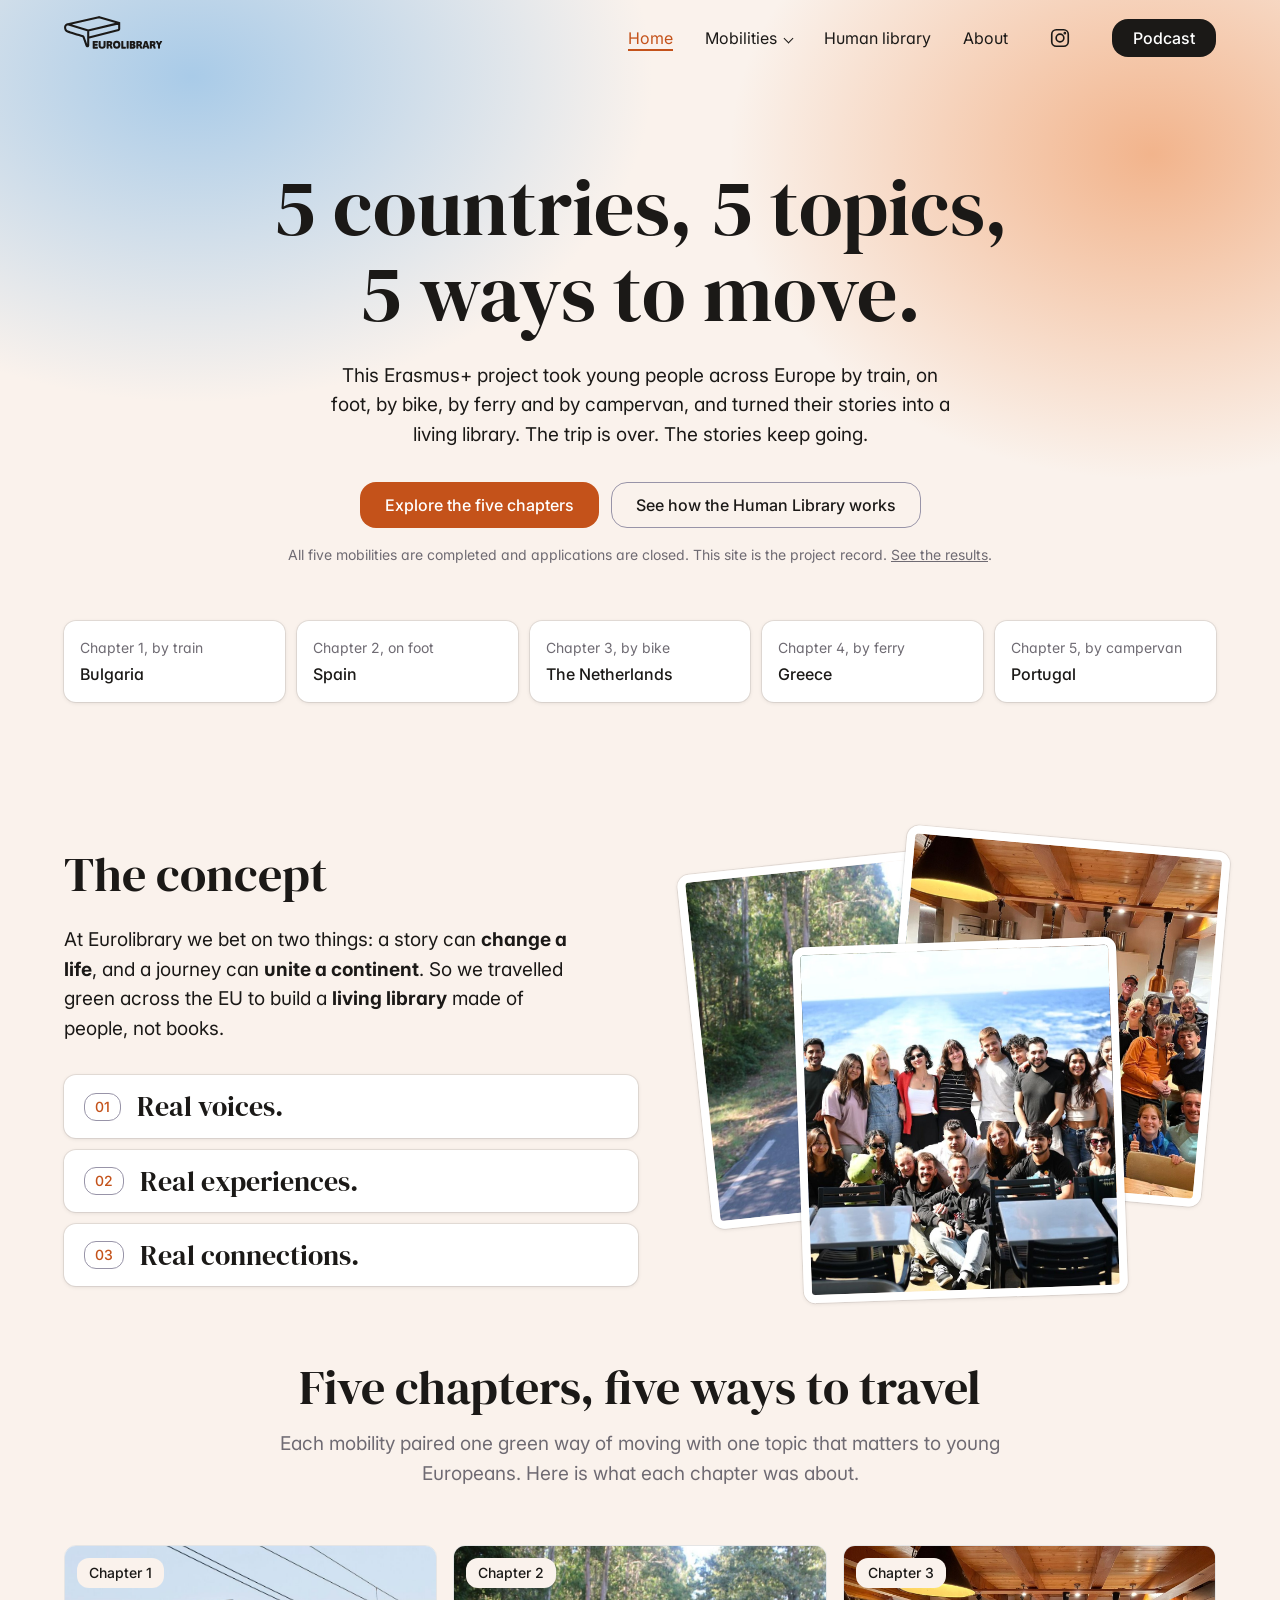
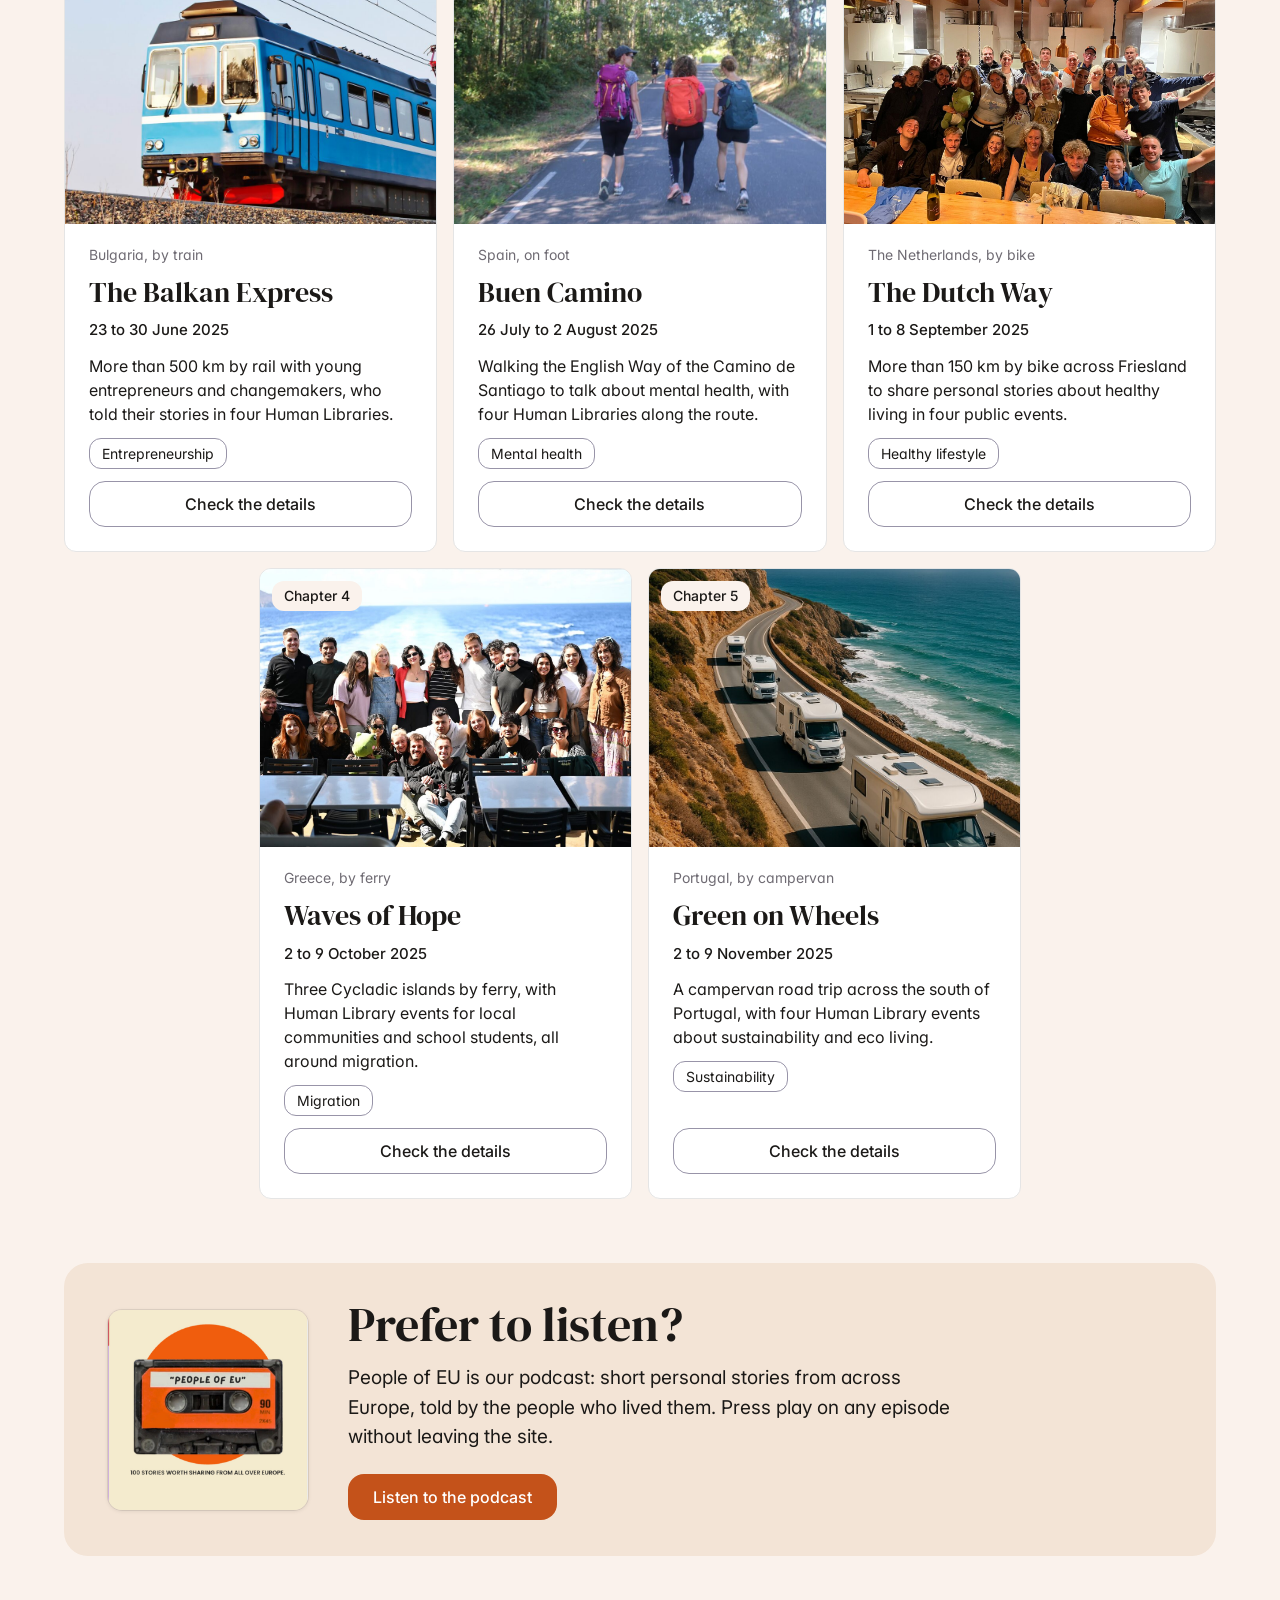
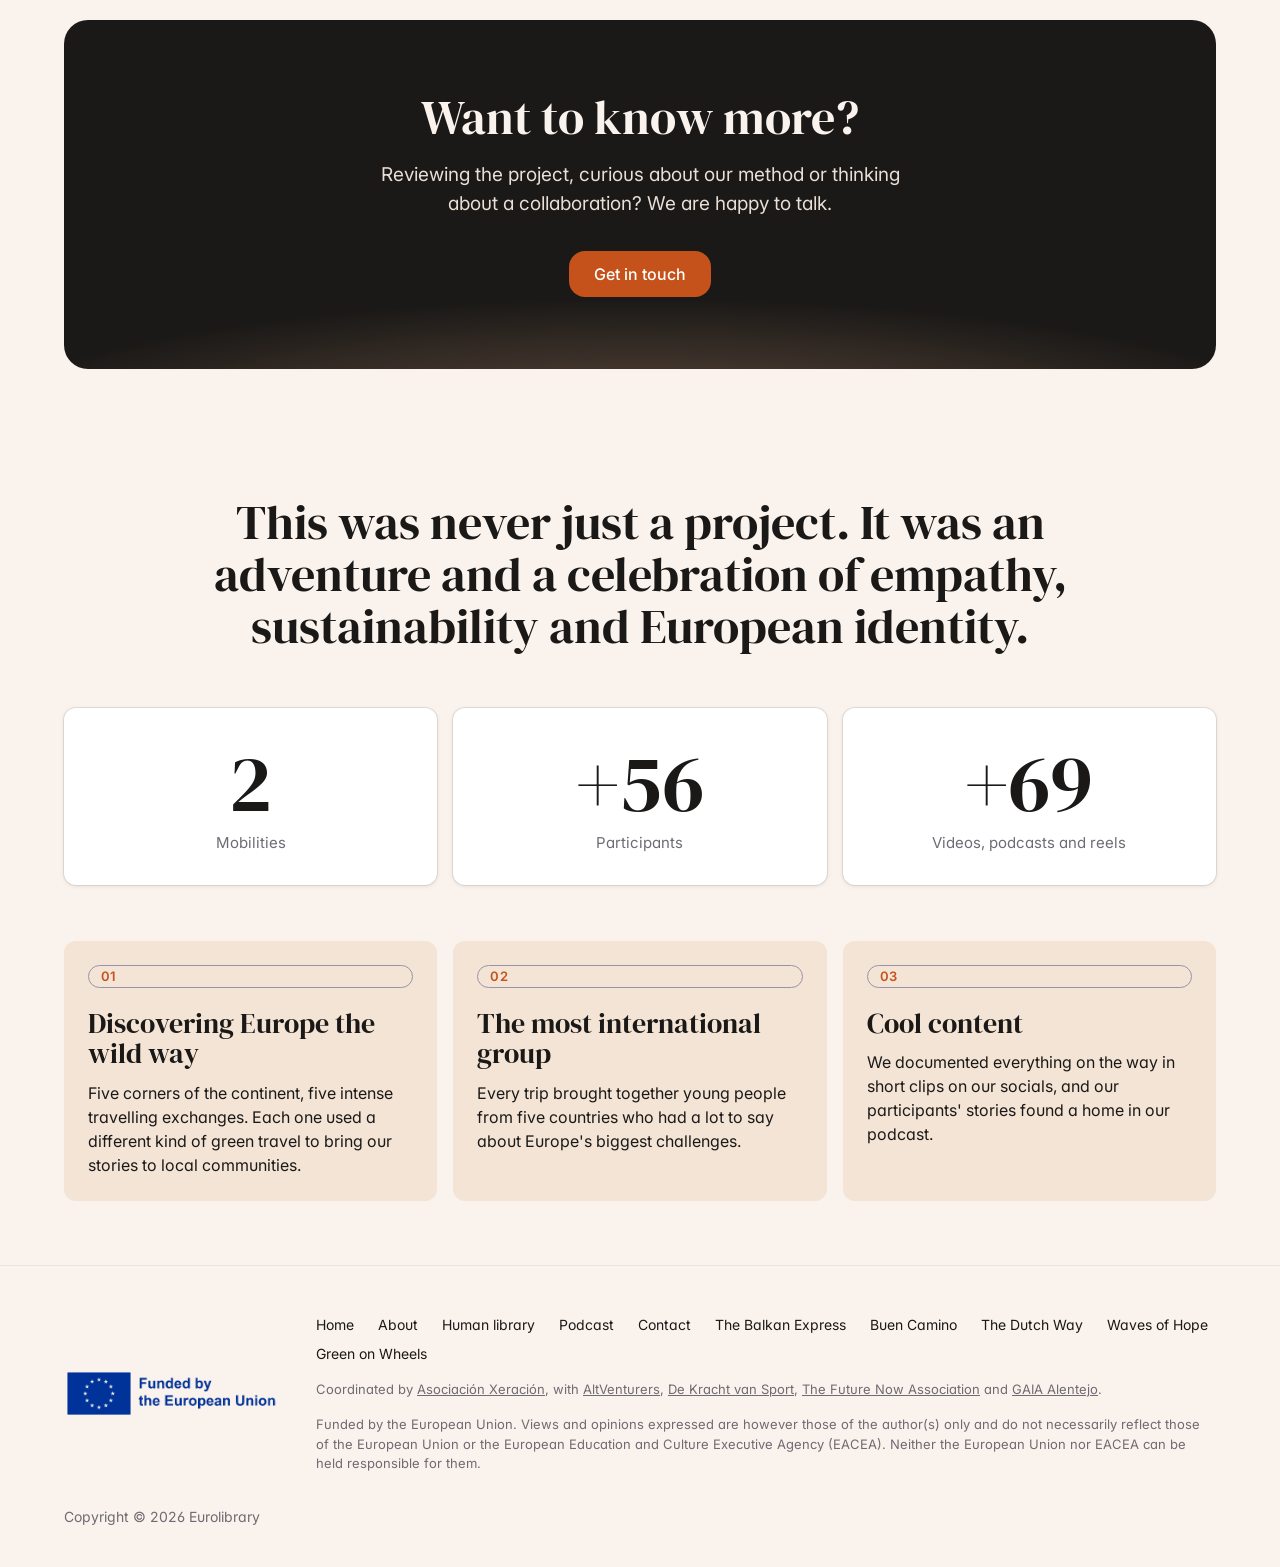
==== commit 54087806: "Arregla las vistas previas al compartir en redes: tarjetas nuevas, títulos con marca y dominio autom" ====
--- a/index.html
+++ b/index.html
@@ -4,21 +4,27 @@
 <meta charset="utf-8">
 <script>document.documentElement.classList.add('js')</script>
 <meta name="viewport" content="width=device-width, initial-scale=1">
-<title>Eurolibrary home</title>
+<meta name="theme-color" content="#faf2ec">
+<title>Eurolibrary: a living library made of people</title>
 <meta name="description" content="An Erasmus+ project that took young people across five countries to build a living library made of people.">
 <link rel="canonical" href="https://eurolibrary.eu/">
 <meta property="og:type" content="website">
 <meta property="og:site_name" content="Eurolibrary">
-<meta property="og:title" content="Eurolibrary home">
+<meta property="og:locale" content="en_GB">
+<meta property="og:title" content="Eurolibrary: a living library made of people">
 <meta property="og:description" content="An Erasmus+ project that took young people across five countries to build a living library made of people.">
 <meta property="og:url" content="https://eurolibrary.eu/">
-<meta property="og:image" content="https://eurolibrary.eu/assets/social/home.jpg">
+<meta property="og:image" content="https://eurolibrary.eu/assets/social/home.jpg?v=fcc3ca7d">
+<meta property="og:image:secure_url" content="https://eurolibrary.eu/assets/social/home.jpg?v=fcc3ca7d">
+<meta property="og:image:type" content="image/jpeg">
 <meta property="og:image:width" content="1200">
 <meta property="og:image:height" content="630">
+<meta property="og:image:alt" content="Eurolibrary: a living library made of people: photo and title on a dark card with the Eurolibrary logo">
 <meta name="twitter:card" content="summary_large_image">
-<meta name="twitter:title" content="Eurolibrary home">
+<meta name="twitter:title" content="Eurolibrary: a living library made of people">
 <meta name="twitter:description" content="An Erasmus+ project that took young people across five countries to build a living library made of people.">
-<meta name="twitter:image" content="https://eurolibrary.eu/assets/social/home.jpg">
+<meta name="twitter:image" content="https://eurolibrary.eu/assets/social/home.jpg?v=fcc3ca7d">
+<meta name="twitter:image:alt" content="Eurolibrary: a living library made of people: photo and title on a dark card with the Eurolibrary logo">
 <link rel="icon" href="assets/favicon.svg" type="image/svg+xml">
 <link rel="icon" href="assets/favicon-32.png" type="image/png" sizes="32x32">
 <link rel="apple-touch-icon" href="assets/apple-touch-icon.png">
--- a/css/site.css
+++ b/css/site.css
@@ -573,7 +573,8 @@
 @media (max-width:560px){
   .ep-main{grid-template-columns:84px 1fr;gap:14px}
   .ep-main img{width:84px;height:84px}
-  #pod-search,#all-search{min-width:0;flex:1}
+  #pod-search,#all-search{min-width:0;flex:1 1 100%}
+  .pod-find #pod-sort{flex:1}
   .pod-find{width:100%}
 }
 @media (prefers-reduced-motion:reduce){.ep.pulse{animation:none}.ep:hover{transform:none}}
@@ -801,21 +802,18 @@
 }
 @media print{.nav::before{display:none}}
 
-/* Podcast: lista completa */
-.al-groups{display:grid;gap:28px;margin-top:8px}
-.al-group h3{font-size:24px;margin-bottom:8px}
-.al-list{list-style:none;background:var(--white);border:1px solid var(--mist);border-radius:var(--radius-card);overflow:hidden}
-.al-row{display:grid;grid-template-columns:78px 1fr auto;gap:16px;align-items:center;padding:12px 18px;border-top:1px solid var(--cream-deep);transition:background .2s ease}
-.al-row:first-child{border-top:0}
-.al-row:hover{background:var(--cream)}
-.al-d{font-size:13px;color:var(--ash);font-variant-numeric:tabular-nums}
-.al-t{font-weight:500;line-height:1.35}
-.al-a{display:flex;gap:14px;align-items:center;justify-content:flex-end;white-space:nowrap;font-size:14px}
-.al-l,.al-p{text-decoration:underline;text-underline-offset:3px;font-weight:500}
-.al-l{color:var(--ink)}.al-l:hover{color:var(--orange)}
-.al-p{color:var(--orange)}
-@media (max-width:720px){
-  .al-row{grid-template-columns:1fr auto;gap:2px 12px;padding:12px 16px}
-  .al-d{grid-column:1/-1;font-size:12px}
-  .al-a{flex-direction:column;align-items:flex-end;gap:4px}
-}
+/* Podcast: reproductor de audio propio, orden y paginación */
+#pod-sort{font:inherit;font-size:15px;padding:12px 14px;border:1px solid var(--mist);border-radius:var(--radius-btn);background:var(--white);color:var(--ink);cursor:pointer}
+#pod-sort:focus-visible{outline:2px solid var(--orange);outline-offset:2px}
+.pod-more{text-align:center;margin-top:28px}
+.ap{display:grid;grid-template-columns:auto 1fr auto auto;gap:12px;align-items:center;background:var(--cream);border-radius:12px;padding:10px 14px}
+.ap-b{width:42px;height:42px;border-radius:50%;border:0;background:var(--orange);cursor:pointer;position:relative;transition:transform .2s ease,background .2s ease}
+.ap-b:hover{background:#a9440f;transform:scale(1.06)}
+.ap-b:focus-visible,.ap-s:focus-visible,.ap-r:focus-visible{outline:2px solid var(--ink);outline-offset:2px}
+.ap-b::before{content:"";position:absolute;left:17px;top:13px;border-left:13px solid #fff;border-top:8px solid transparent;border-bottom:8px solid transparent}
+.ap.on .ap-b::before{left:14px;top:14px;width:5px;height:14px;border:0;background:#fff;box-shadow:9px 0 0 #fff}
+.ap-r{width:100%;accent-color:var(--orange);cursor:pointer}
+.ap-t{font-size:13px;color:var(--ash);font-variant-numeric:tabular-nums;white-space:nowrap}
+.ap-s{font:600 13px var(--font-body);border:1px solid var(--lavender);border-radius:999px;background:var(--white);padding:5px 10px;cursor:pointer;min-width:46px}
+.ap-e{grid-column:1/-1;font-size:13px;color:#b3261e}
+@media (max-width:560px){.ap{grid-template-columns:auto 1fr auto;padding:10px}.ap-t{grid-column:2/-1;grid-row:2;justify-self:start}.ap-s{grid-column:3;grid-row:1}}
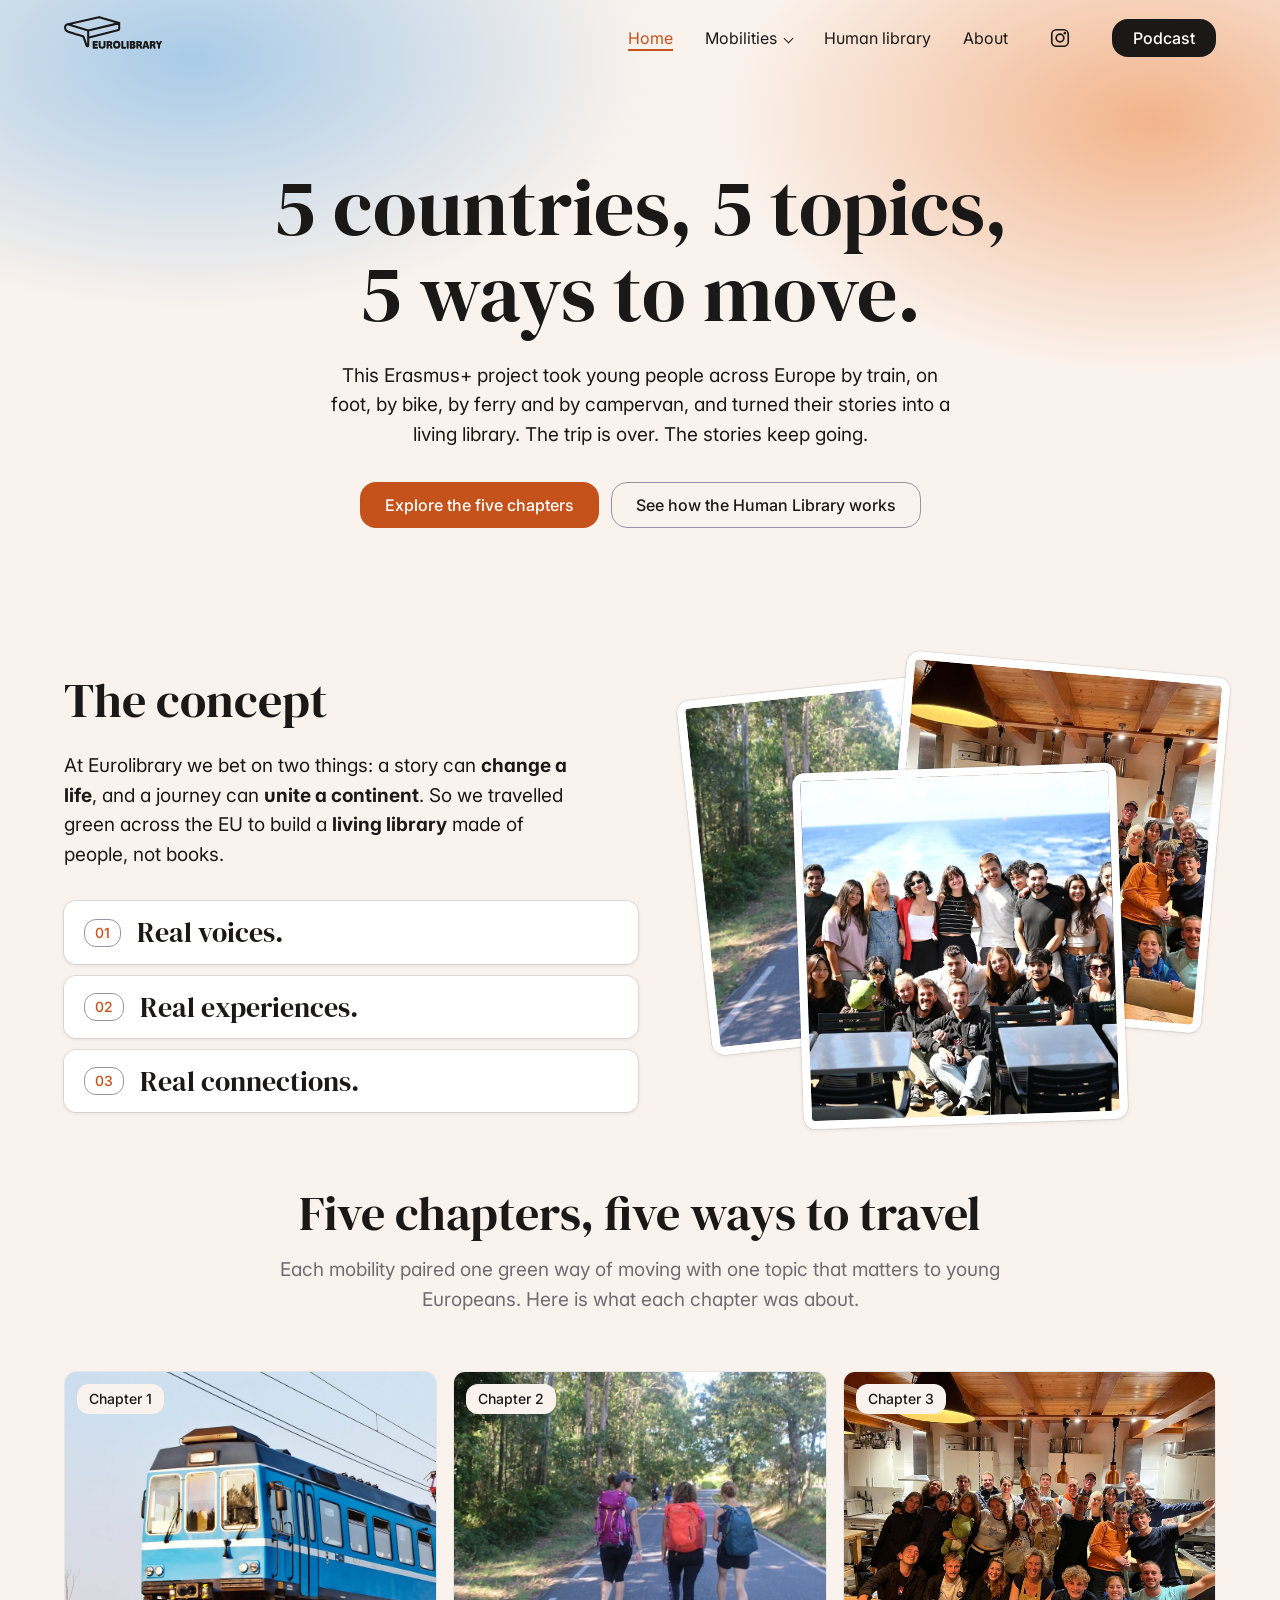
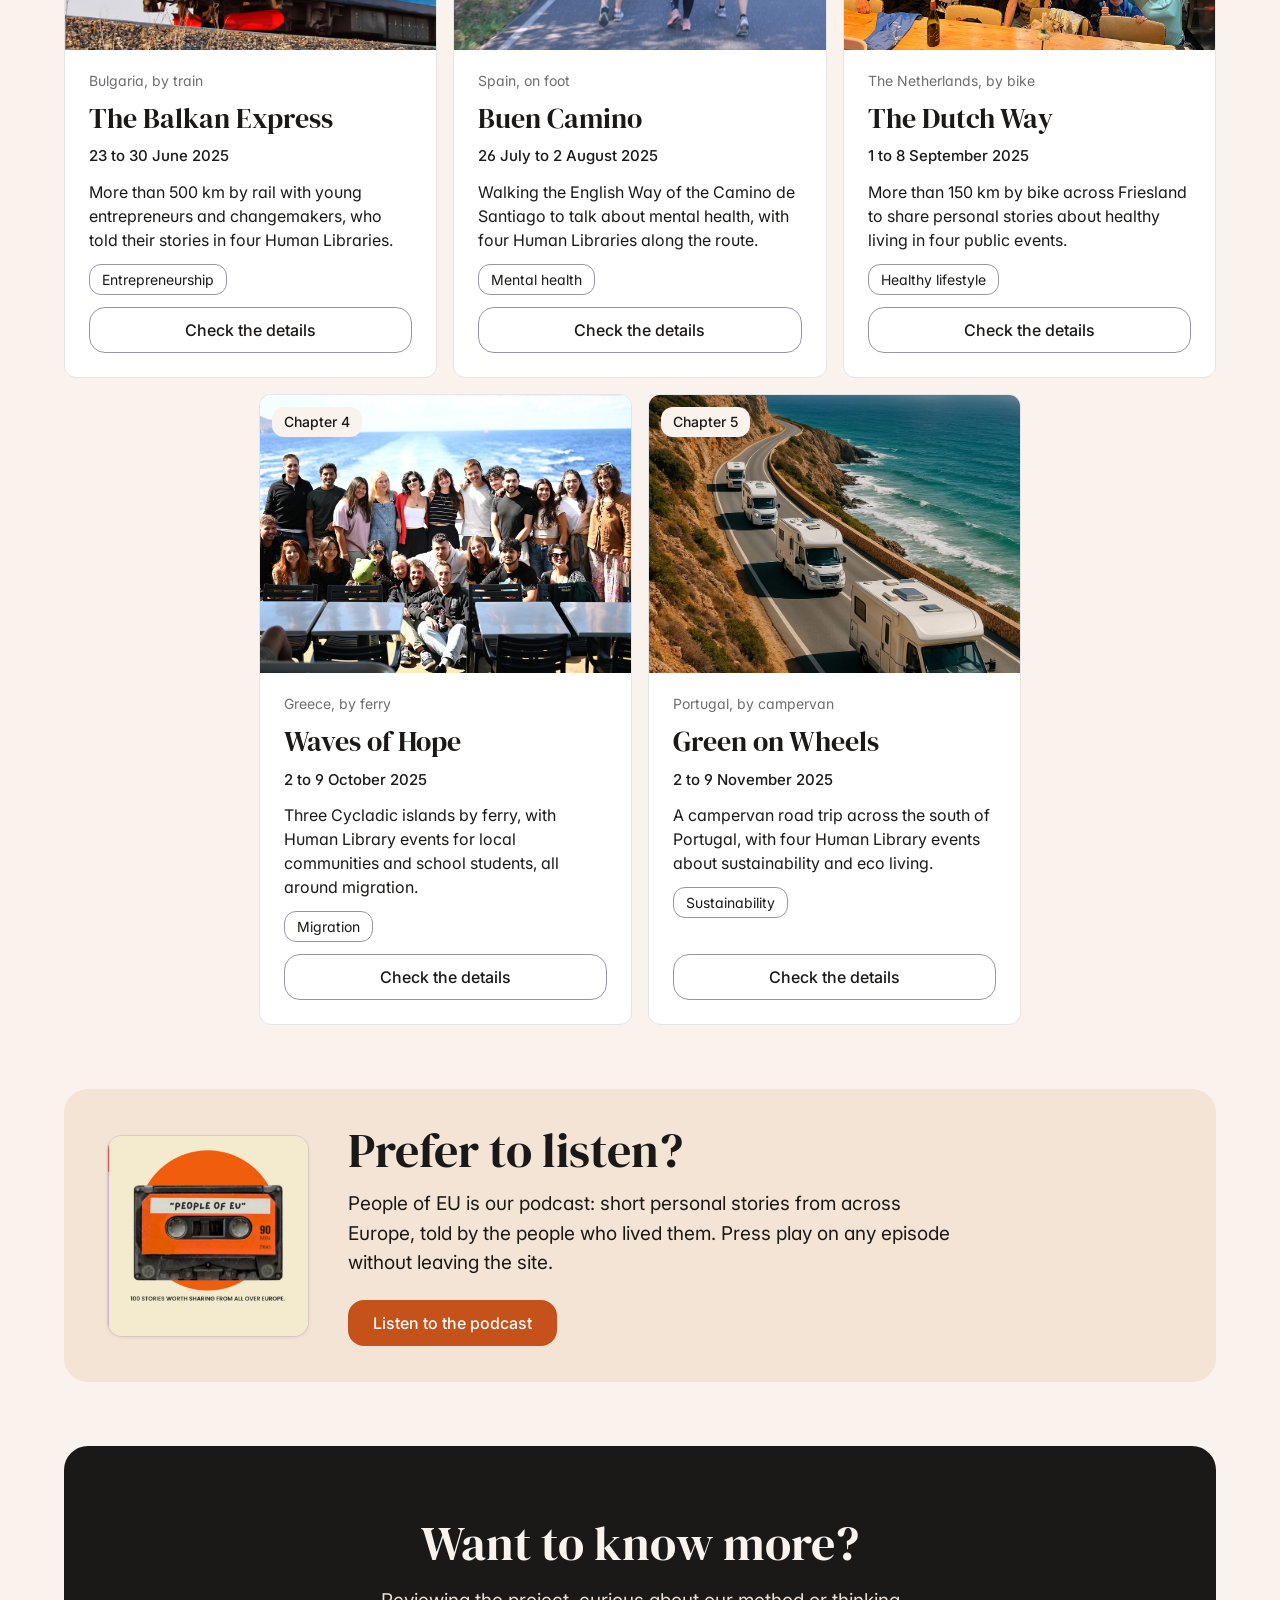
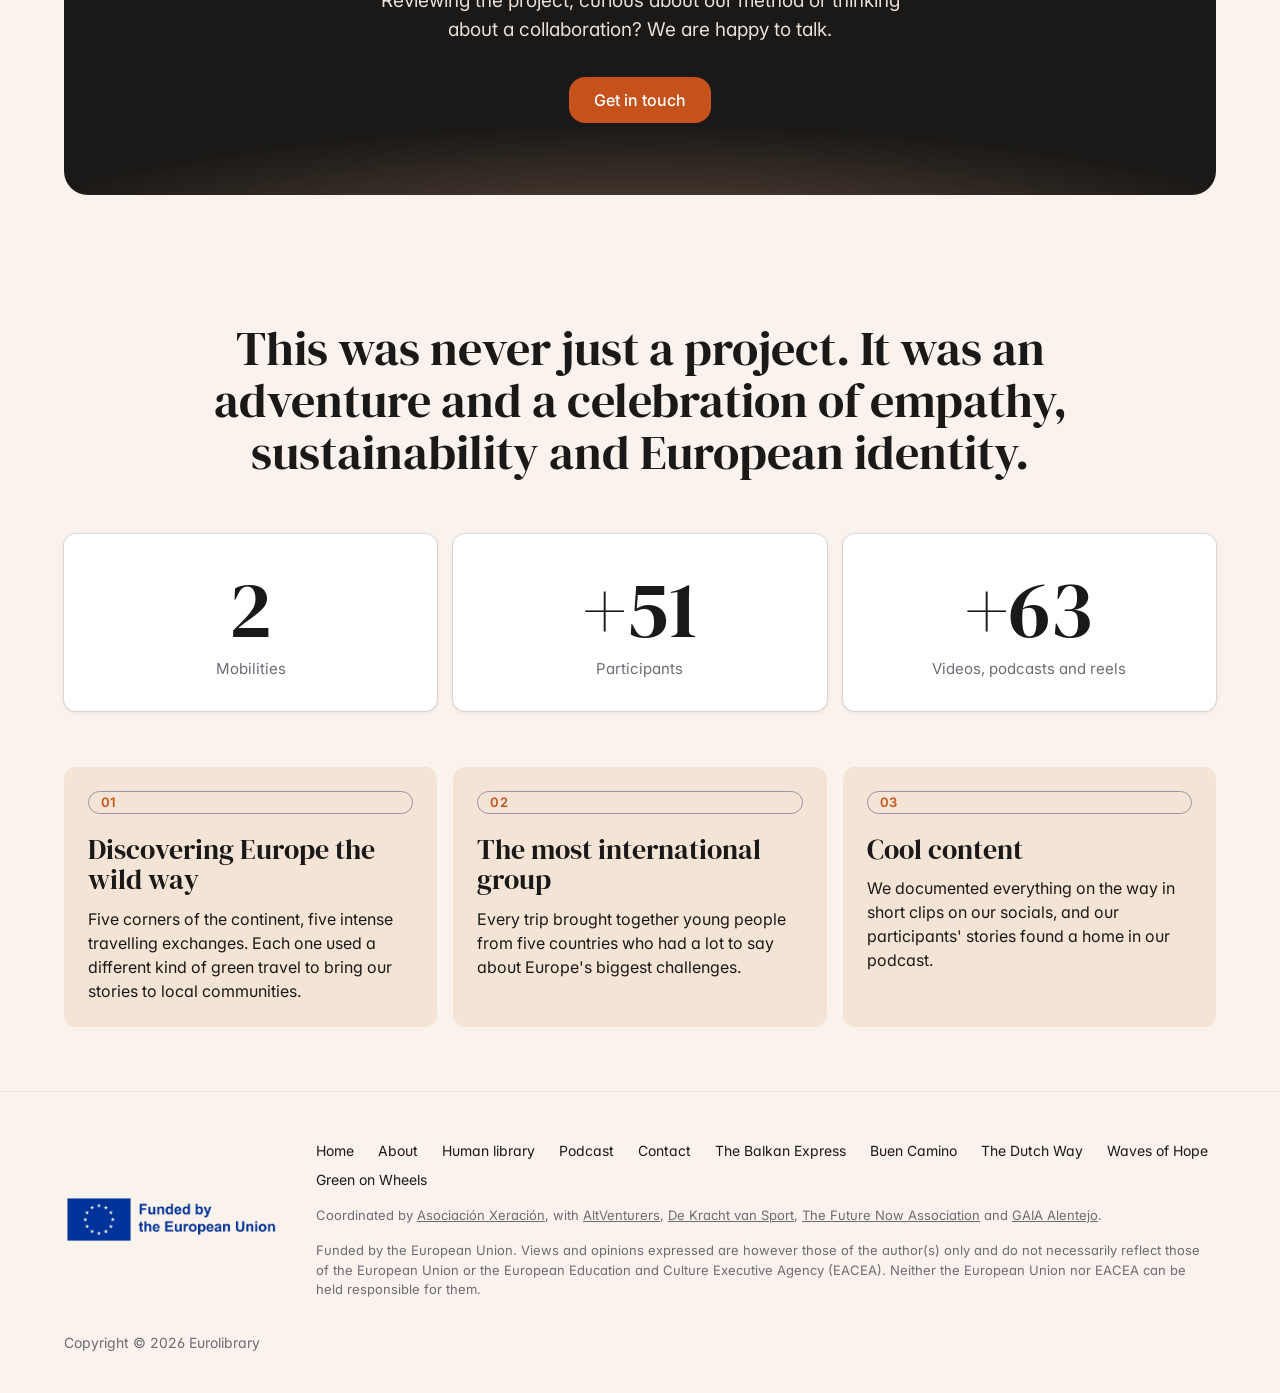
==== commit e4bf79a2: "Quita de la portada el aviso de mobilities cerradas y las tarjetas de capítulo Co-Authored-By: Claud" ====
--- a/index.html
+++ b/index.html
@@ -69,15 +69,6 @@
       <div class="cta">
         <a class="btn btn-primary" href="#destinations">Explore the five chapters</a>
         <a class="btn btn-ghost" href="/human-library">See how the Human Library works</a>
-      </div>
-      <p class="note">All five mobilities are completed and applications are closed. This site is the project record. <a href="/about#results" style="text-decoration:underline">See the results</a>.</p>
-
-      <div class="ticket-row" aria-label="The five chapters at a glance">
-        <a class="ticket" href="/bulgaria"><small>Chapter 1, by train</small><strong>Bulgaria</strong></a>
-        <a class="ticket" href="/spain"><small>Chapter 2, on foot</small><strong>Spain</strong></a>
-        <a class="ticket" href="/netherlands"><small>Chapter 3, by bike</small><strong>The Netherlands</strong></a>
-        <a class="ticket" href="/greece"><small>Chapter 4, by ferry</small><strong>Greece</strong></a>
-        <a class="ticket" href="/portugal"><small>Chapter 5, by campervan</small><strong>Portugal</strong></a>
       </div>
     </div>
   </div>
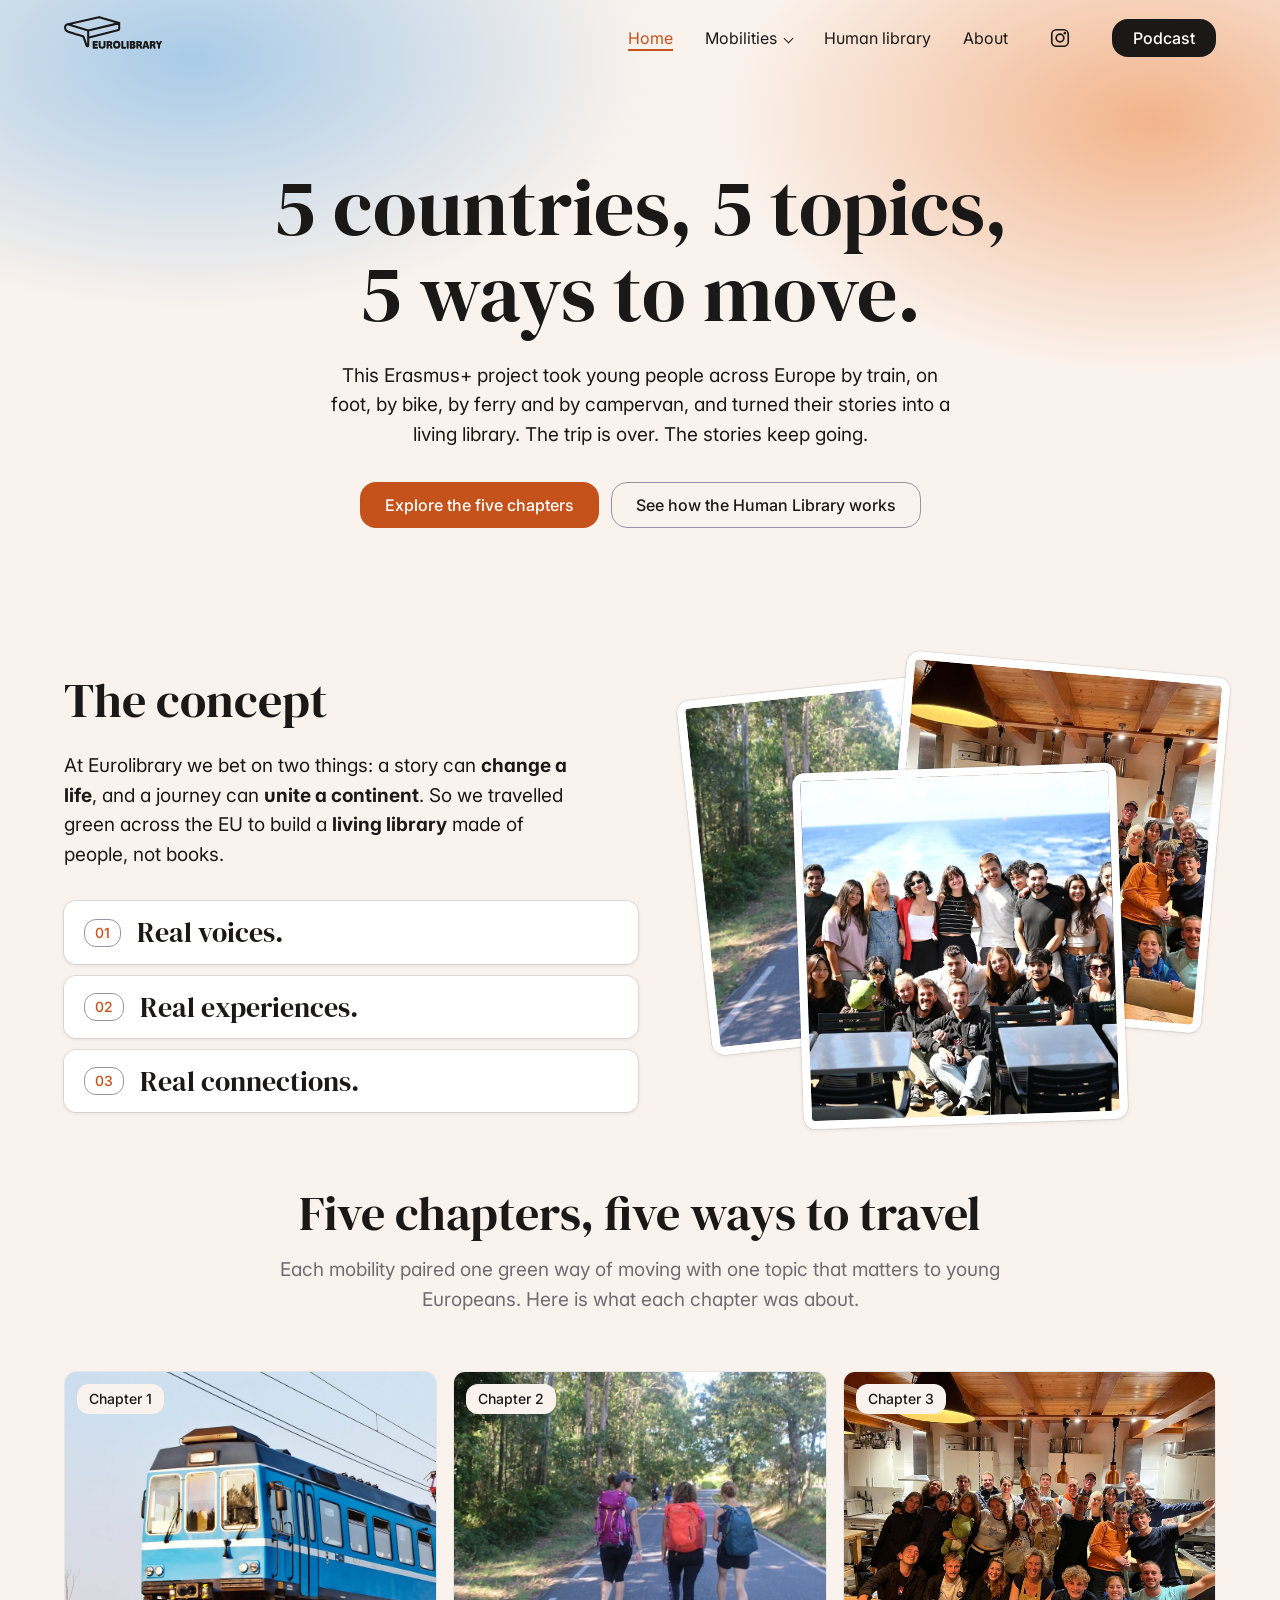
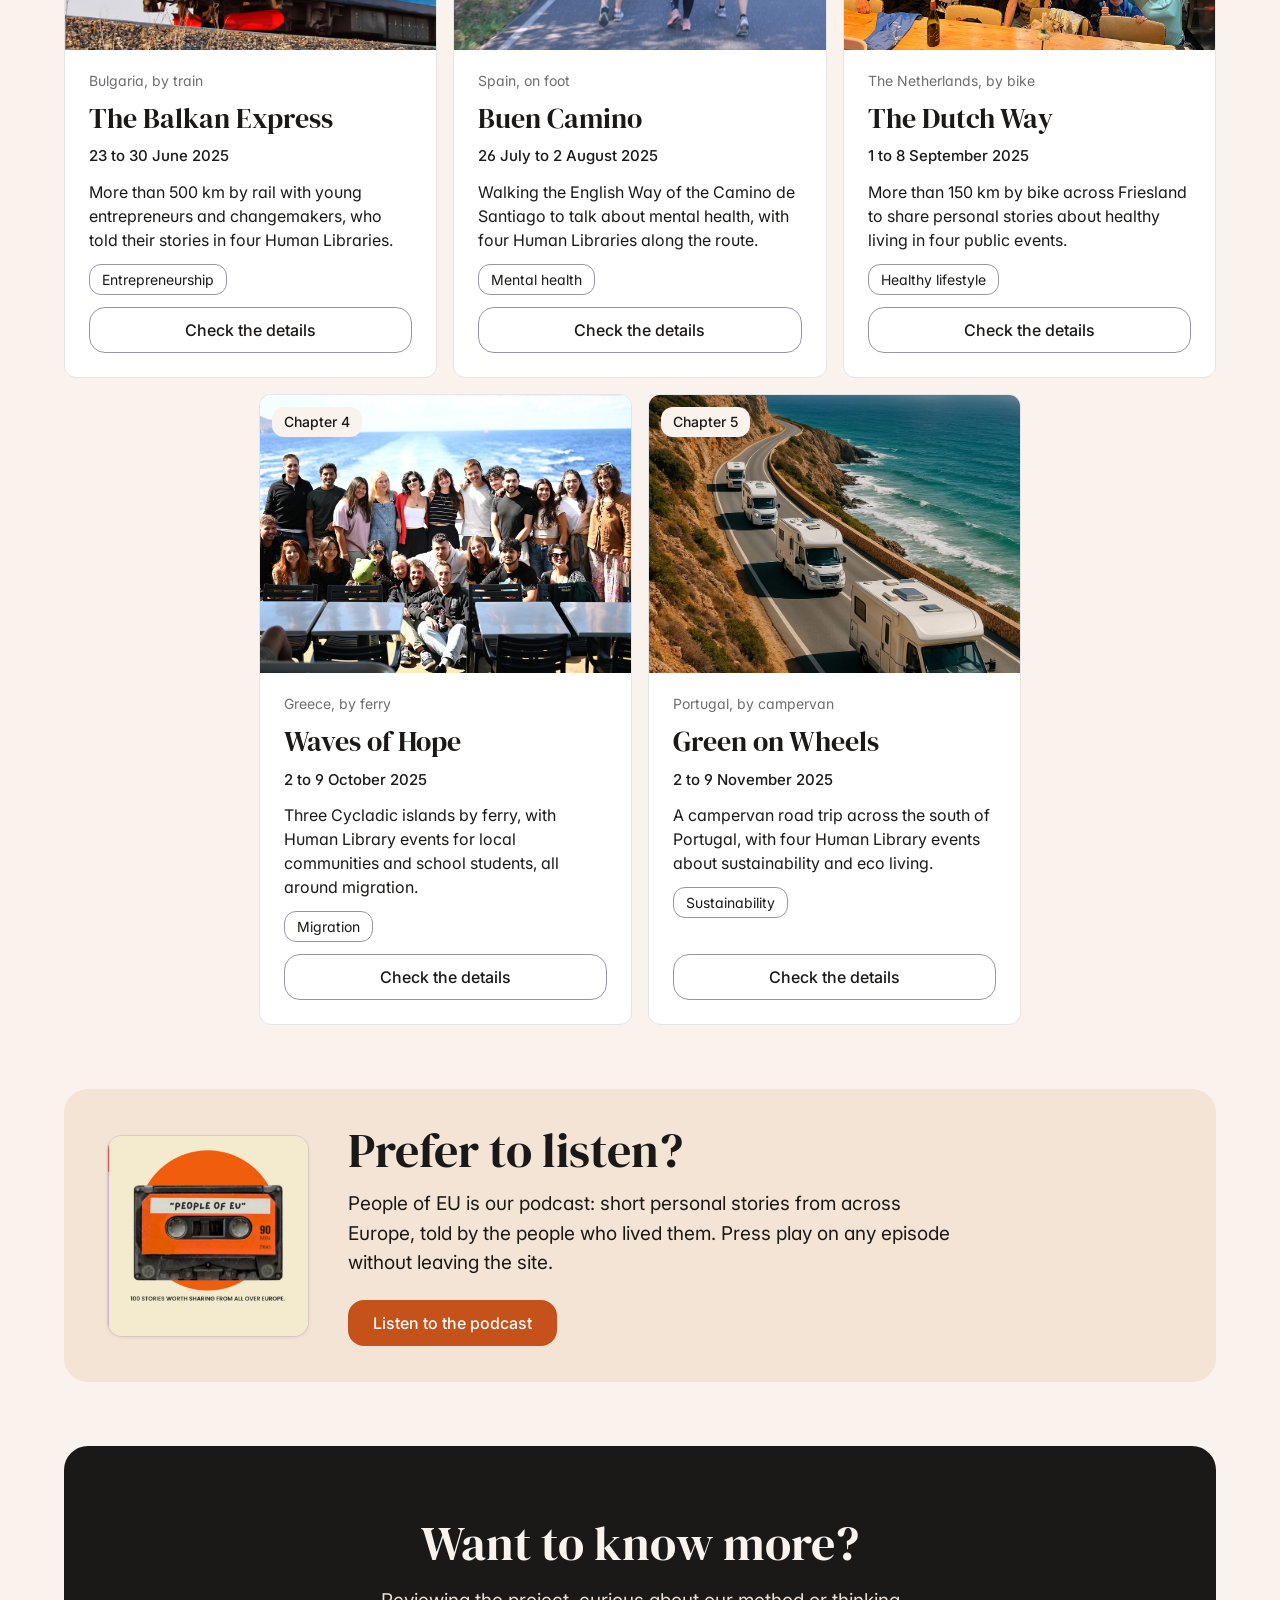
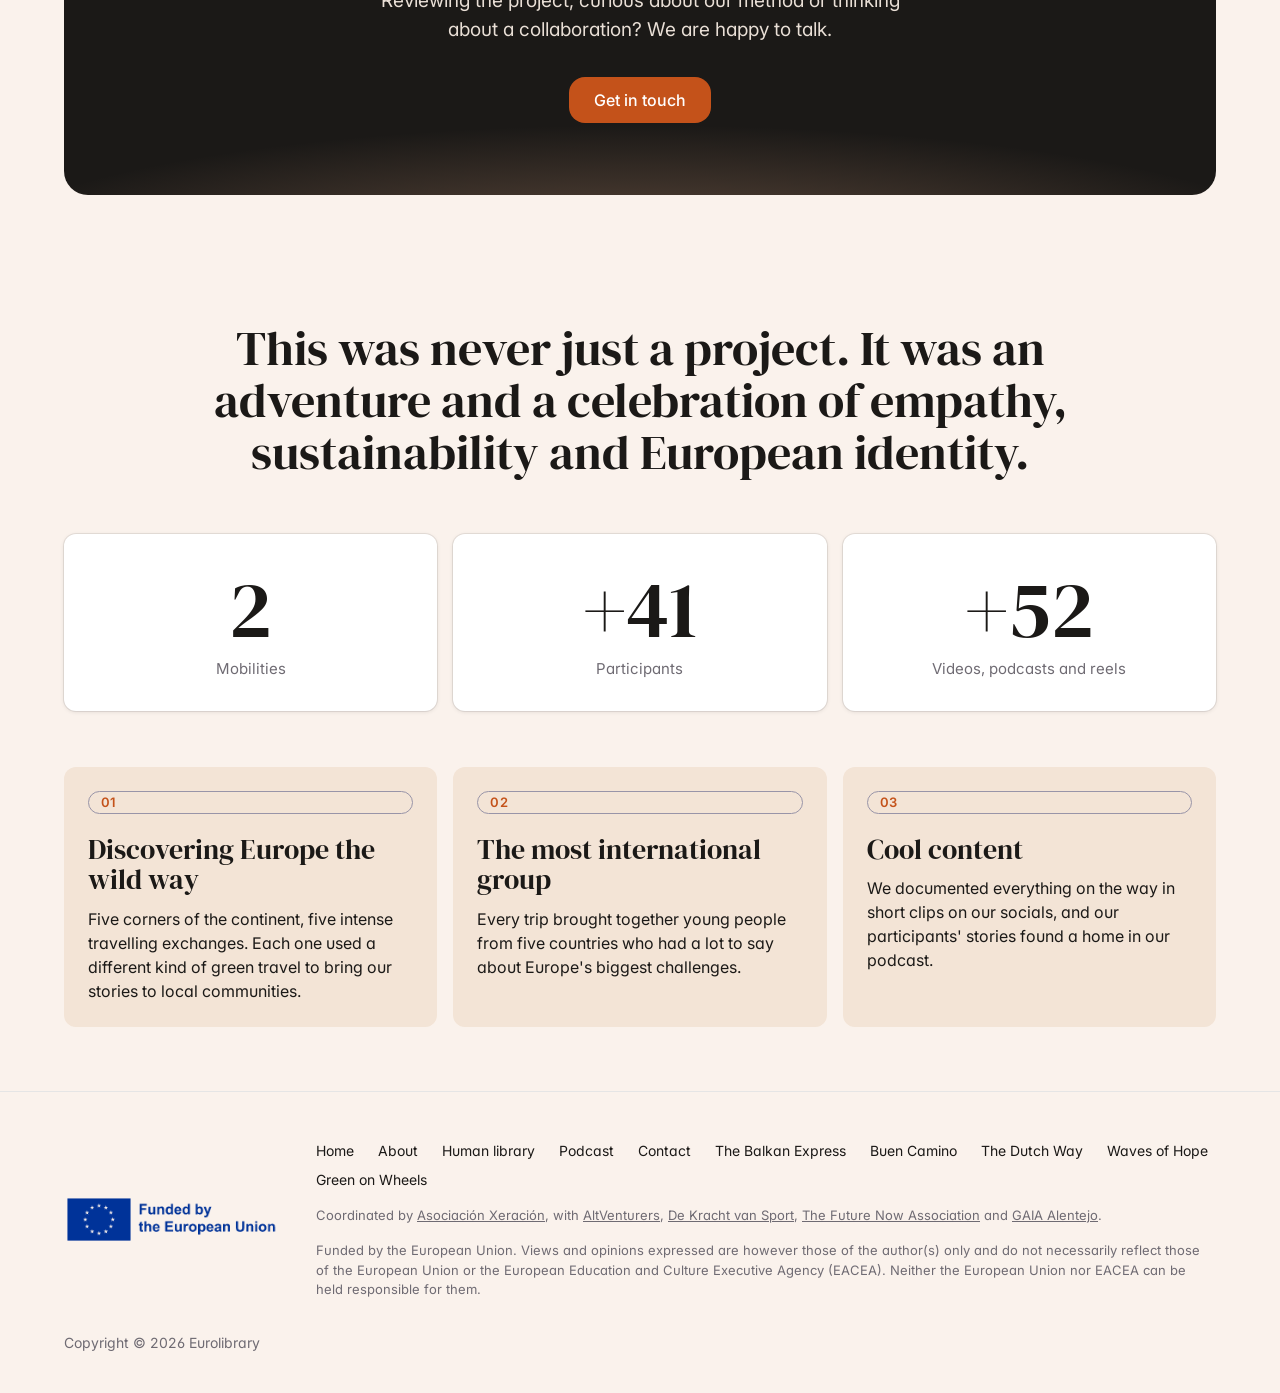
==== commit 97b554d1: "Install Vercel Web Analytics ## Vercel Web Analytics Implementation  Successfully installed and conf" ====
--- a/index.html
+++ b/index.html
@@ -32,6 +32,10 @@
 <link rel="preconnect" href="https://fonts.gstatic.com" crossorigin>
 <link href="https://fonts.googleapis.com/css2?family=DM+Serif+Display&family=Inter:wght@400;500;600&display=swap" rel="stylesheet">
 <link rel="stylesheet" href="css/site.css">
+<script>
+  window.va = window.va || function () { (window.vaq = window.vaq || []).push(arguments); };
+</script>
+<script defer src="https://cdn.vercel-insights.com/v1/script.debug.js"></script>
 </head>
 <body>
 <div class="sp" aria-hidden="true"></div>
